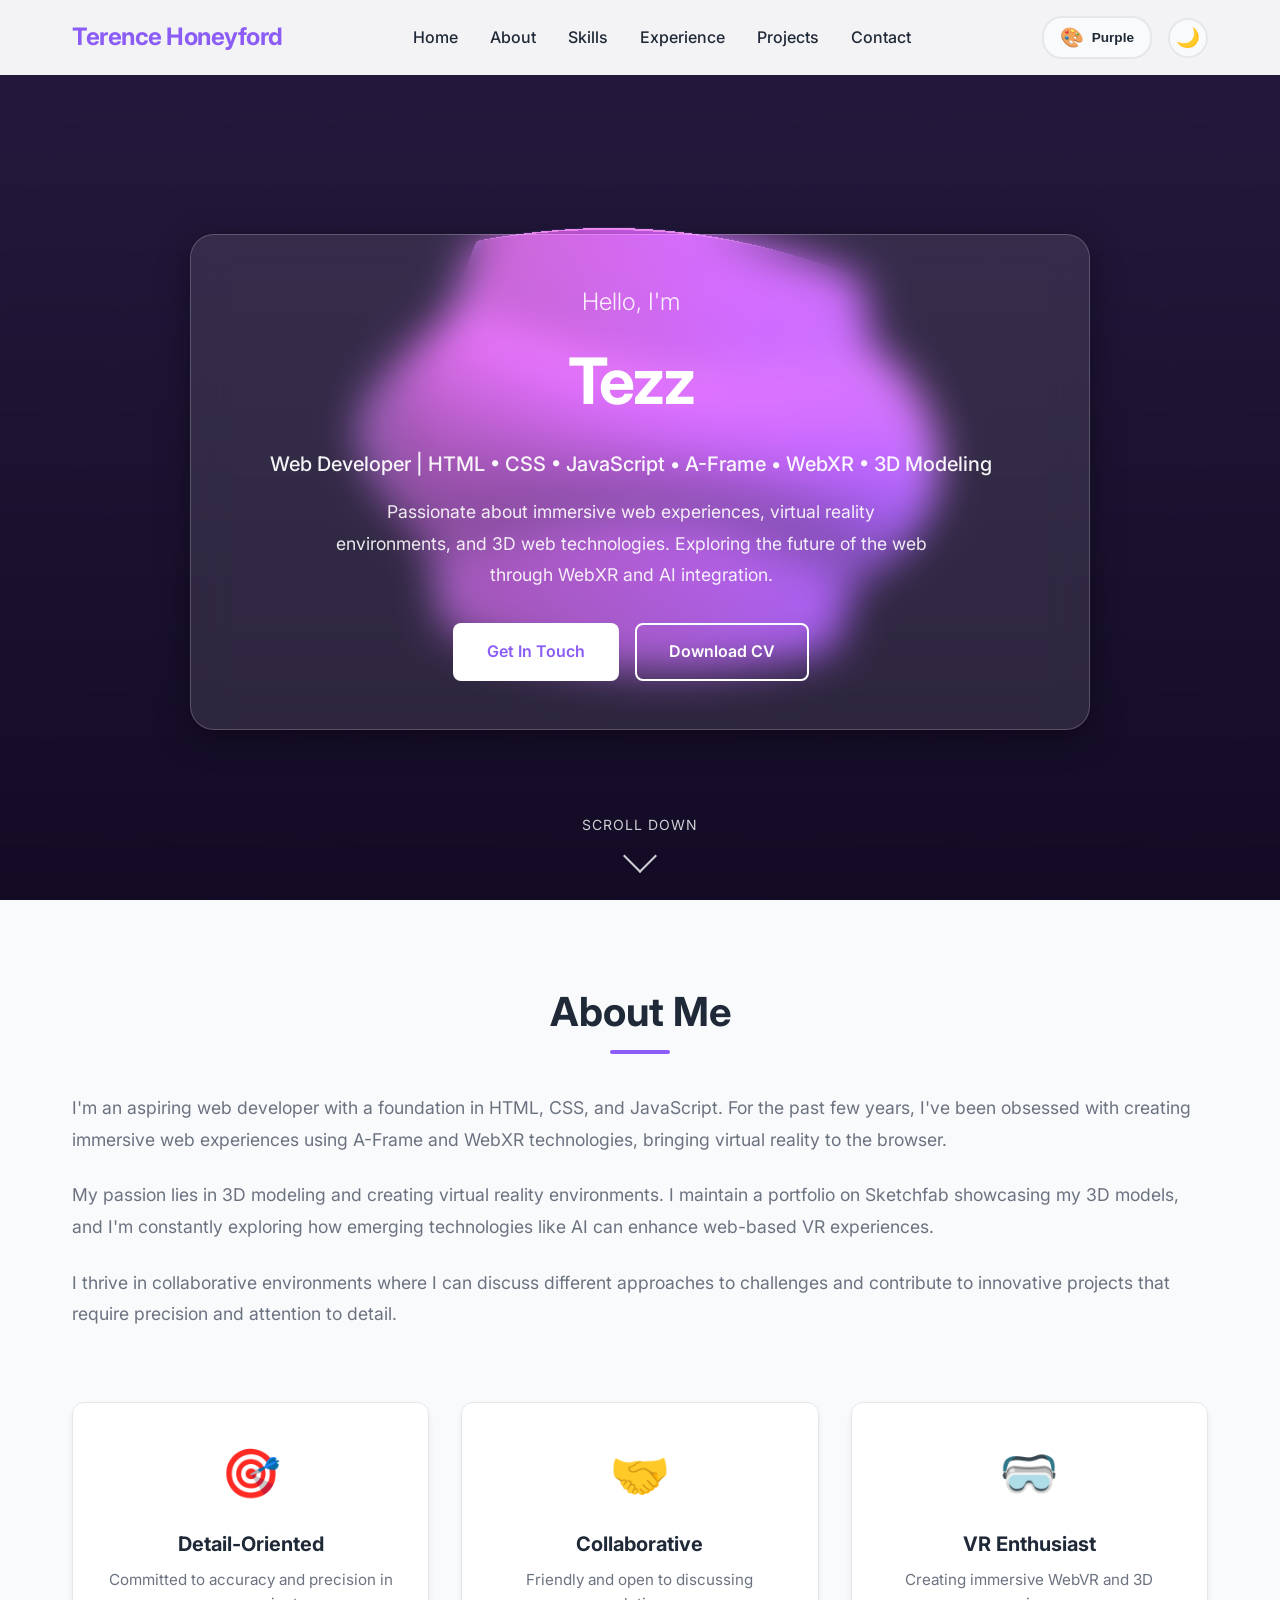
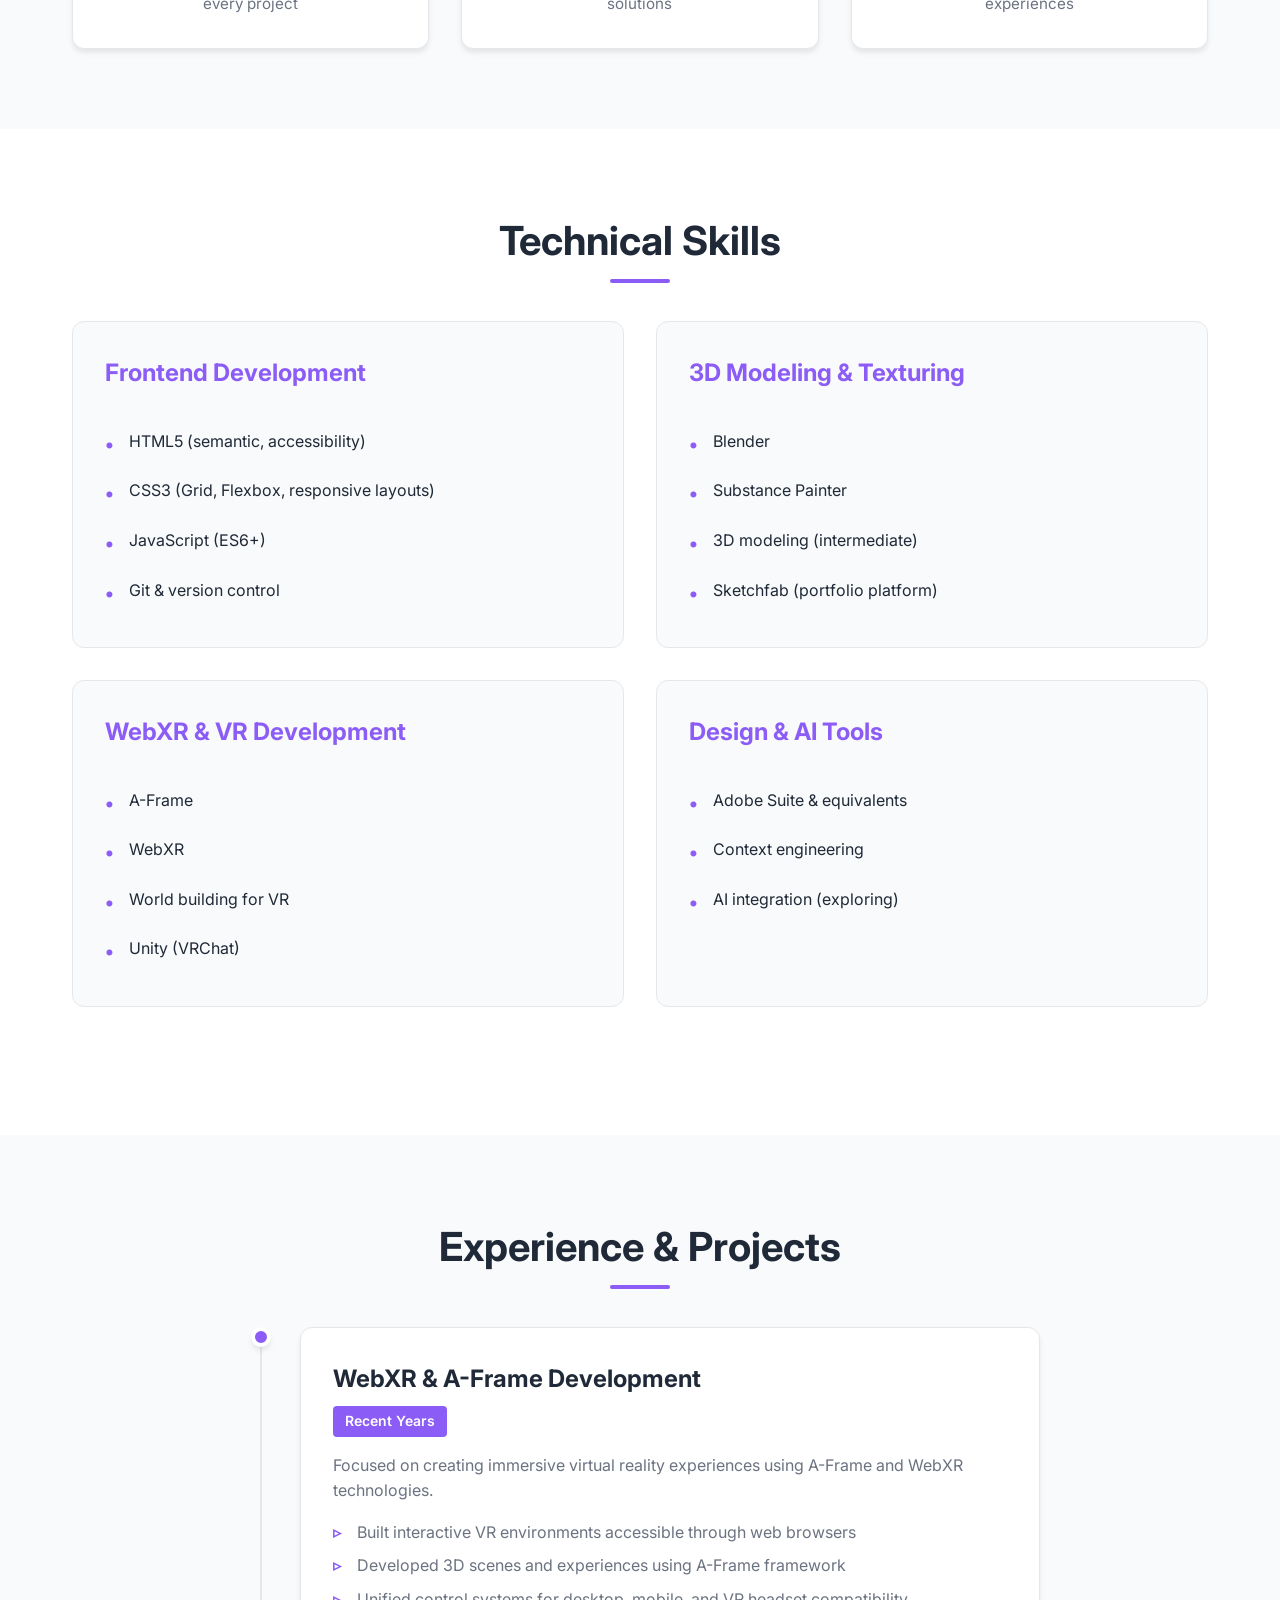
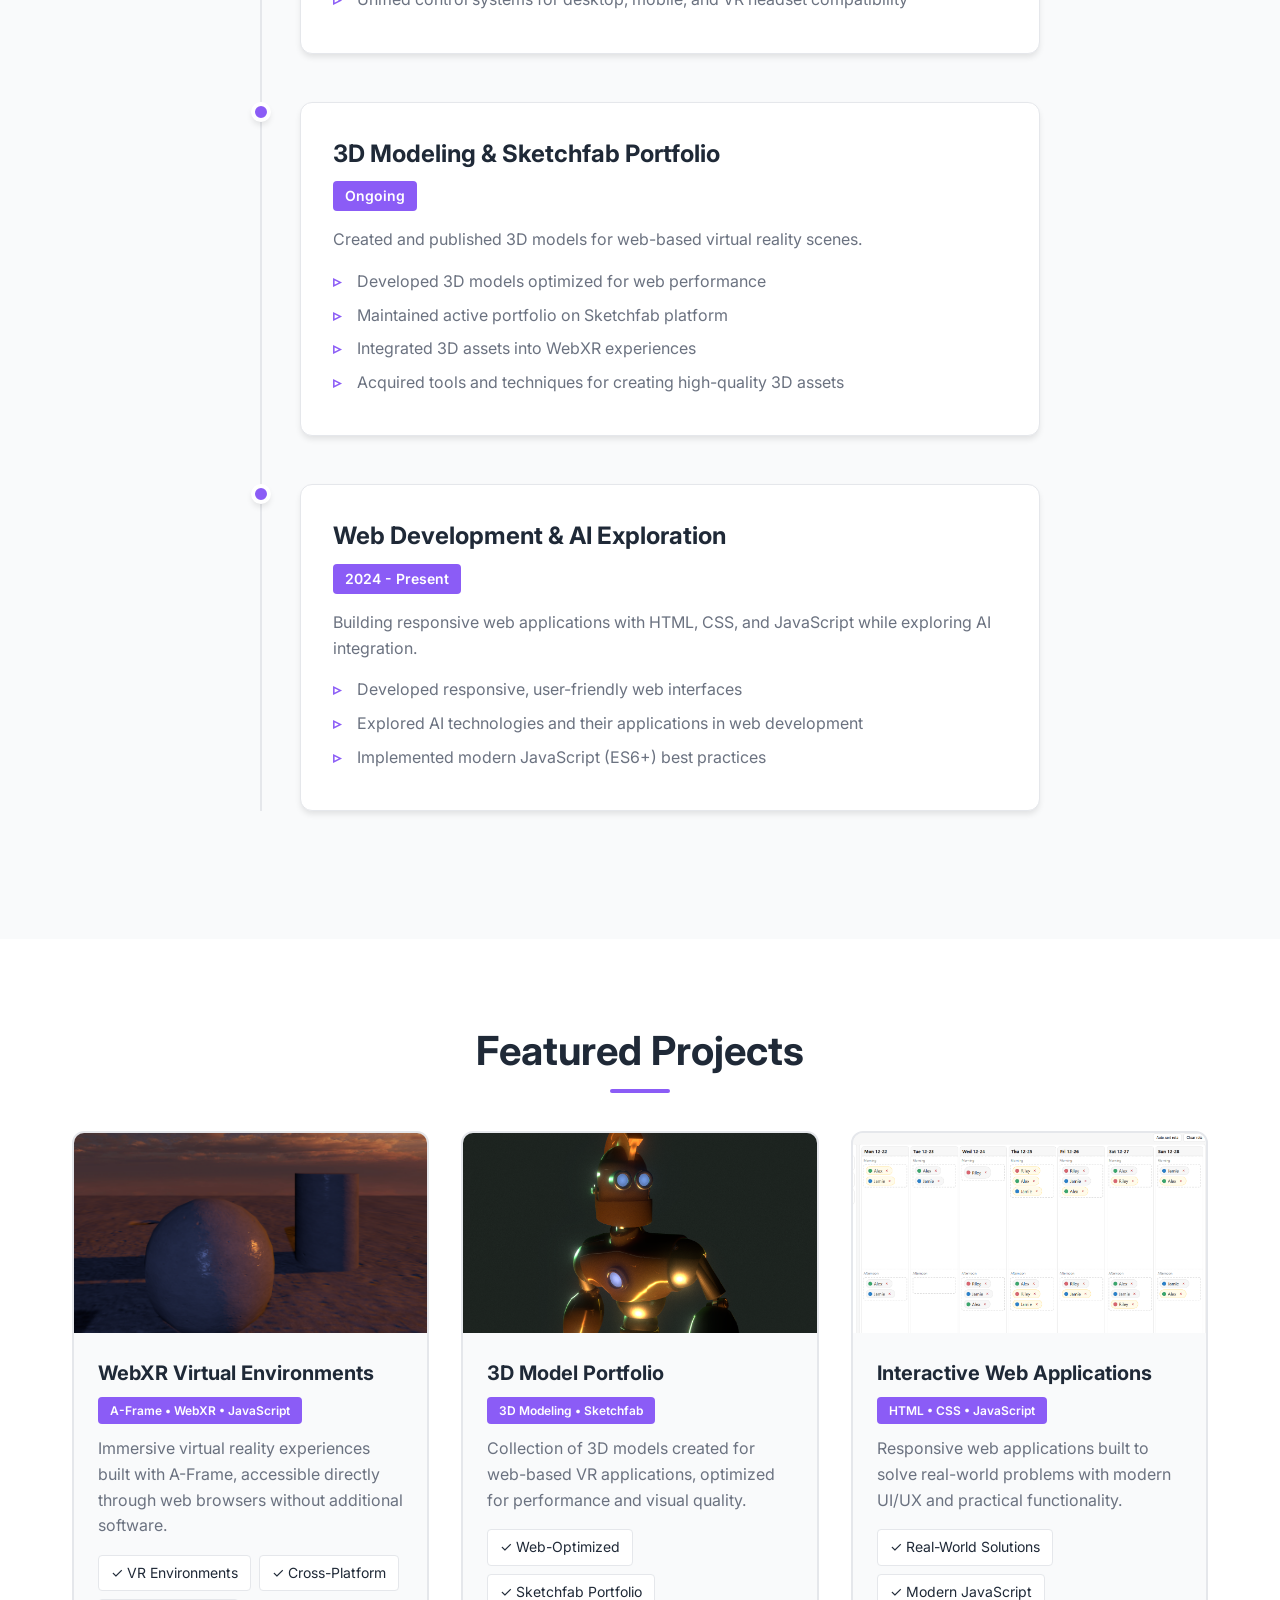
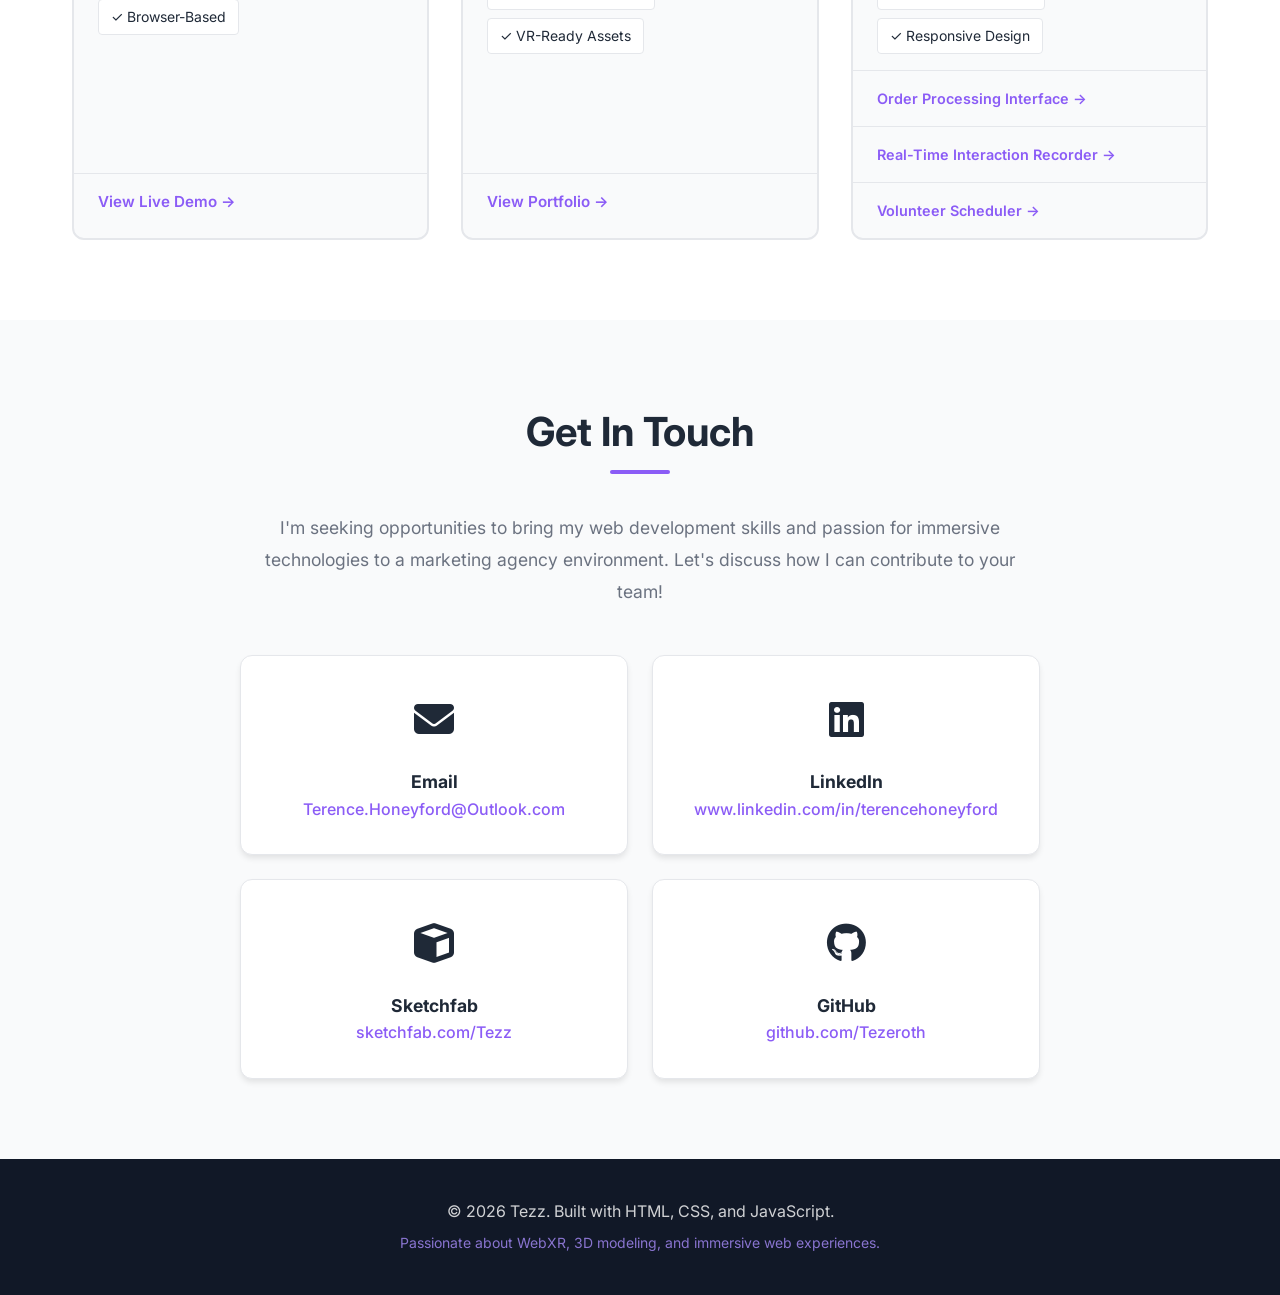
==== index.html @ 03434148 "Update project link to new demo site https://tezeroth.github.io/1k-PBR-Lighting-test/  NOT  http" ====
<!DOCTYPE html>
<html lang="en">
<head>
    <meta charset="UTF-8">
    <meta name="viewport" content="width=device-width, initial-scale=1.0">
    <meta name="description" content="Web Developer CV - HTML, CSS, JavaScript, A-Frame, WebXR, 3D Modeling">
    <title>Tezz - Web Developer CV</title>
    <link rel="stylesheet" href="styles.css">
    <link rel="preconnect" href="https://fonts.googleapis.com">
    <link rel="preconnect" href="https://fonts.gstatic.com" crossorigin>
    <link href="https://fonts.googleapis.com/css2?family=Inter:wght@300;400;600;700&display=swap" rel="stylesheet">
    <link rel="stylesheet" href="https://cdnjs.cloudflare.com/ajax/libs/font-awesome/6.5.1/css/all.min.css">
</head>
<body>
    <!-- ===== NAVIGATION BAR ===== -->
    <nav id="navbar">
        <div class="nav-container">
            <div class="logo">Terence Honeyford</div>
            <ul class="nav-menu">
                <li><a href="#home" class="nav-link">Home</a></li>
                <li><a href="#about" class="nav-link">About</a></li>
                <li><a href="#skills" class="nav-link">Skills</a></li>
                <li><a href="#experience" class="nav-link">Experience</a></li>
                <li><a href="#projects" class="nav-link">Projects</a></li>
                <li><a href="#contact" class="nav-link">Contact</a></li>
            </ul>
            <div class="nav-controls">
                <button class="theme-toggle" aria-label="Change color theme">
                    <span class="theme-icon">🎨</span>
                    <span class="theme-name">Purple</span>
                </button>
                <button class="dark-mode-toggle" aria-label="Toggle dark mode">
                    <span class="sun-icon">☀️</span>
                    <span class="moon-icon">🌙</span>
                </button>
                <button class="mobile-menu-toggle" aria-label="Toggle menu">
                    <span></span>
                    <span></span>
                    <span></span>
                </button>
            </div>
        </div>
    </nav>

    <!-- ===== HERO SECTION ===== -->
    <section id="home" class="hero">
        <!-- WebGL Shader Background (Raymarched 3D animation) -->
        <canvas id="shaderCanvas" class="shader-background"></canvas>

        <!-- Frosted Glass Content Card -->
        <div class="hero-glass-card">
            <div class="hero-content">
                <h1 class="hero-title">
                    <span class="greeting">Hello, I'm</span>
                    <span class="name">Tezz</span>
                </h1>
                <p class="hero-subtitle">Web Developer | HTML • CSS • JavaScript • A-Frame • WebXR • 3D Modeling</p>
                <p class="hero-description">
                    Passionate about immersive web experiences, virtual reality environments, and 3D web technologies.
                    Exploring the future of the web through WebXR and AI integration.
                </p>
                <div class="hero-buttons">
                    <a href="#contact" class="btn btn-primary">Get In Touch</a>
                    <a href="TEZZCV.pdf" class="btn btn-secondary" download>Download CV</a>
                </div>
            </div>
        </div>

        <div class="scroll-indicator">
            <span>Scroll Down</span>
            <div class="arrow-down"></div>
        </div>
    </section>

    <!-- ===== ABOUT SECTION ===== -->
    <section id="about" class="about">
        <div class="container">
            <h2 class="section-title">About Me</h2>
            <div class="about-content">
                <div class="about-text">
                    <p>
                        I'm an aspiring web developer with a foundation in HTML, CSS, and JavaScript.
                        For the past few years, I've been obsessed with creating immersive web experiences using
                        A-Frame and WebXR technologies, bringing virtual reality to the browser.
                    </p>
                    <p>
                        My passion lies in 3D modeling and creating virtual reality environments. I maintain a
                        portfolio on Sketchfab showcasing my 3D models, and I'm constantly exploring how emerging
                        technologies like AI can enhance web-based VR experiences.
                    </p>
                    <p>
                        I thrive in collaborative environments where I can discuss different approaches to challenges
                        and contribute to innovative projects that require precision and attention to detail.
                    </p>
                </div>
                <div class="about-highlights">
                    <div class="highlight-card">
                        <div class="highlight-icon">🎯</div>
                        <h3>Detail-Oriented</h3>
                        <p>Committed to accuracy and precision in every project</p>
                    </div>
                    <div class="highlight-card">
                        <div class="highlight-icon">🤝</div>
                        <h3>Collaborative</h3>
                        <p>Friendly and open to discussing solutions</p>
                    </div>
                    <div class="highlight-card">
                        <div class="highlight-icon">🥽</div>
                        <h3>VR Enthusiast</h3>
                        <p>Creating immersive WebVR and 3D experiences</p>
                    </div>
                </div>
            </div>
        </div>
    </section>

    <!-- ===== TECHNICAL SKILLS SECTION ===== -->
    <section id="skills" class="skills">
        <div class="container">
            <h2 class="section-title">Technical Skills</h2>
            <div class="skills-grid">
                <div class="skill-category">
                    <h3>Frontend Development</h3>
                    <ul class="skill-list">
                        <li>HTML5 (semantic, accessibility)</li>
                        <li>CSS3 (Grid, Flexbox, responsive layouts)</li>
                        <li>JavaScript (ES6+)</li>
                        <li>Git & version control</li>
                    </ul>
                </div>

                <div class="skill-category">
                    <h3>3D Modeling & Texturing</h3>
                    <ul class="skill-list">
                        <li>Blender</li>
                        <li>Substance Painter</li>
                        <li>3D modeling (intermediate)</li>
                        <li>Sketchfab (portfolio platform)</li>
                    </ul>
                </div>

                <div class="skill-category">
                    <h3>WebXR & VR Development</h3>
                    <ul class="skill-list">
                        <li>A-Frame</li>
                        <li>WebXR</li>
                        <li>World building for VR</li>
                        <li>Unity (VRChat)</li>
                    </ul>
                </div>

                <div class="skill-category">
                    <h3>Design & AI Tools</h3>
                    <ul class="skill-list">
                        <li>Adobe Suite & equivalents</li>
                        <li>Context engineering</li>
                        <li>AI integration (exploring)</li>
                    </ul>
                </div>
            </div>
        </div>
    </section>

    <!-- ===== EXPERIENCE SECTION ===== -->
    <section id="experience" class="experience">
        <div class="container">
            <h2 class="section-title">Experience & Projects</h2>
            <div class="timeline">
                <div class="timeline-item">
                    <div class="timeline-marker"></div>
                    <div class="timeline-content">
                        <h3>WebXR & A-Frame Development</h3>
                        <span class="timeline-date">Recent Years</span>
                        <p>Focused on creating immersive virtual reality experiences using A-Frame and WebXR technologies.</p>
                        <ul>
                            <li>Built interactive VR environments accessible through web browsers</li>
                            <li>Developed 3D scenes and experiences using A-Frame framework</li>
                            <li>Unified control systems for desktop, mobile, and VR headset compatibility</li>
                        </ul>
                    </div>
                </div>

                <div class="timeline-item">
                    <div class="timeline-marker"></div>
                    <div class="timeline-content">
                        <h3>3D Modeling & Sketchfab Portfolio</h3>
                        <span class="timeline-date">Ongoing</span>
                        <p>Created and published 3D models for web-based virtual reality scenes.</p>
                        <ul>
                            <li>Developed 3D models optimized for web performance</li>
                            <li>Maintained active portfolio on Sketchfab platform</li>
                            <li>Integrated 3D assets into WebXR experiences</li>
                            <li>Acquired tools and techniques for creating high-quality 3D assets</li>
                        </ul>
                    </div>
                </div>

                <div class="timeline-item">
                    <div class="timeline-marker"></div>
                    <div class="timeline-content">
                        <h3>Web Development & AI Exploration</h3>
                        <span class="timeline-date">2024 - Present</span>
                        <p>Building responsive web applications with HTML, CSS, and JavaScript while exploring AI integration.</p>
                        <ul>
                            <li>Developed responsive, user-friendly web interfaces</li>
                            <li>Explored AI technologies and their applications in web development</li>
                            <li>Implemented modern JavaScript (ES6+) best practices</li>
                        </ul>
                    </div>
                </div>
            </div>
        </div>
    </section>

    <!-- ===== PROJECTS SHOWCASE ===== -->
    <section id="projects" class="projects">
        <div class="container">
            <h2 class="section-title">Featured Projects</h2>
            <div class="projects-grid">
                <div class="project-card">
                    <div class="project-image">
                        <img src="pbrlighting.png" alt="WebXR Virtual Environment with PBR Lighting">
                    </div>
                    <div class="project-header">
                        <h3>WebXR Virtual Environments</h3>
                        <span class="project-tag">A-Frame • WebXR • JavaScript</span>
                    </div>
                    <p>Immersive virtual reality experiences built with A-Frame, accessible directly through web browsers without additional software.</p>
                    <div class="project-features">
                        <span>✓ VR Environments</span>
                        <span>✓ Cross-Platform</span>
                        <span>✓ Browser-Based</span>
                    </div>
                    <a href="https://tezeroth.github.io/1k-PBR-Lighting-test/" target="_blank" rel="noopener noreferrer" class="project-link">View Live Demo →</a>
                </div>

                <div class="project-card">
                    <div class="project-image">
                        <img src="3drobot.png" alt="3D Robot Model">
                    </div>
                    <div class="project-header">
                        <h3>3D Model Portfolio</h3>
                        <span class="project-tag">3D Modeling • Sketchfab</span>
                    </div>
                    <p>Collection of 3D models created for web-based VR applications, optimized for performance and visual quality.</p>
                    <div class="project-features">
                        <span>✓ Web-Optimized</span>
                        <span>✓ Sketchfab Portfolio</span>
                        <span>✓ VR-Ready Assets</span>
                    </div>
                    <a href="https://sketchfab.com/Tezz" target="_blank" rel="noopener noreferrer" class="project-link">View Portfolio →</a>
                </div>

                <div class="project-card">
                    <div class="project-image">
                        <img src="rotatoolscreenshot.png" alt="Interactive Web Application Screenshot">
                    </div>
                    <div class="project-header">
                        <h3>Interactive Web Applications</h3>
                        <span class="project-tag">HTML • CSS • JavaScript</span>
                    </div>
                    <p>Responsive web applications built to solve real-world problems with modern UI/UX and practical functionality.</p>
                    <div class="project-features">
                        <span>✓ Real-World Solutions</span>
                        <span>✓ Modern JavaScript</span>
                        <span>✓ Responsive Design</span>
                    </div>
                    <div class="project-links">
                        <a href="websim/order_processing_interface/index.html" target="_blank" class="project-link-small">Order Processing Interface →</a>
                        <a href="websim/real_time_interaction_recorder/index.html" target="_blank" class="project-link-small">Real-Time Interaction Recorder →</a>
                        <a href="websim/volunteer_scheduler/index.html" target="_blank" class="project-link-small">Volunteer Scheduler →</a>
                    </div>
                </div>
            </div>
        </div>
    </section>

    <!-- ===== CONTACT SECTION ===== -->
    <section id="contact" class="contact">
        <div class="container">
            <h2 class="section-title">Get In Touch</h2>
            <div class="contact-content">
                <p class="contact-intro">
                    I'm seeking opportunities to bring my web development skills and passion for immersive technologies
                    to a marketing agency environment. Let's discuss how I can contribute to your team!
                </p>
                <div class="contact-info">
                    <div class="contact-item">
                        <div class="contact-icon"><i class="fas fa-envelope"></i></div>
                        <div>
                            <h4>Email</h4>
                            <a href="mailto:Terence.Honeyford@Outlook.com">Terence.Honeyford@Outlook.com</a>
                        </div>
                    </div>
                    <div class="contact-item">
                        <div class="contact-icon"><i class="fab fa-linkedin"></i></div>
                        <div>
                            <h4>LinkedIn</h4>
                            <a href="https://www.linkedin.com/in/terencehoneyford" target="_blank">www.linkedin.com/in/terencehoneyford</a>
                        </div>
                    </div>
                    <div class="contact-item">
                        <div class="contact-icon"><i class="fas fa-cube"></i></div>
                        <div>
                            <h4>Sketchfab</h4>
                            <a href="https://sketchfab.com/Tezz" target="_blank">sketchfab.com/Tezz</a>
                        </div>
                    </div>
                    <div class="contact-item">
                        <div class="contact-icon"><i class="fab fa-github"></i></div>
                        <div>
                            <h4>GitHub</h4>
                            <a href="https://github.com/Tezeroth" target="_blank">github.com/Tezeroth</a>
                        </div>
                    </div>
                </div>
            </div>
        </div>
    </section>

    <!-- ===== FOOTER ===== -->
    <footer class="footer">
        <div class="container">
            <p>&copy; 2024 Tezz. Built with HTML, CSS, and JavaScript.</p>
            <p class="footer-note">Passionate about WebXR, 3D modeling, and immersive web experiences.</p>
        </div>
    </footer>

    <script src="script.js"></script>
</body>
</html>
---- styles.css ----
/* ===================================================================
   CSS VARIABLES & THEME SYSTEM
   Defines color schemes, spacing, shadows, and transitions
   ================================================================ */
:root {
    /* Theme colors - Purple (default) */
    --theme-primary: #8b5cf6;
    --theme-secondary: #a78bfa;
    --theme-gradient-start: #8b5cf6;
    --theme-gradient-end: #3b82f6;

    /* Map to existing color system */
    --primary-color: var(--theme-primary);
    --secondary-color: var(--theme-secondary);
    --accent-color: var(--theme-secondary);

    --text-primary: #1f2937;
    --text-secondary: #6b7280;
    --bg-primary: #ffffff;
    --bg-secondary: #f9fafb;
    --bg-dark: #111827;
    --border-color: #e5e7eb;
    --success-color: #10b981;
    --shadow-sm: 0 1px 2px 0 rgba(0, 0, 0, 0.05);
    --shadow-md: 0 4px 6px -1px rgba(0, 0, 0, 0.1);
    --shadow-lg: 0 10px 15px -3px rgba(0, 0, 0, 0.1);
    --shadow-xl: 0 20px 25px -5px rgba(0, 0, 0, 0.1);
    --transition: all 0.3s ease;
}

/* ===================================================================
   COLOR THEMES
   Four available themes: Purple, Orange, Teal, Blue
   ================================================================ */

/* Orange Theme */
body.theme-orange {
    --theme-primary: #f97316;
    --theme-secondary: #fb923c;
    --theme-gradient-start: #f97316;
    --theme-gradient-end: #ec4899;
    --primary-color: #f97316;
    --secondary-color: #fb923c;
    --accent-color: #fb923c;
}

/* Teal Theme */
body.theme-teal {
    --theme-primary: #14b8a6;
    --theme-secondary: #5eead4;
    --theme-gradient-start: #14b8a6;
    --theme-gradient-end: #3b82f6;
    --primary-color: #14b8a6;
    --secondary-color: #5eead4;
    --accent-color: #5eead4;
}

/* Blue Theme */
body.theme-blue {
    --theme-primary: #3b82f6;
    --theme-secondary: #60a5fa;
    --theme-gradient-start: #3b82f6;
    --theme-gradient-end: #6366f1;
    --primary-color: #3b82f6;
    --secondary-color: #60a5fa;
    --accent-color: #60a5fa;
}

/* ===================================================================
   DARK MODE
   Overrides light mode colors with dark variants
   ================================================================ */
body.dark-mode {
    /* Lighter theme colors for dark mode contrast */
    --theme-primary: #a78bfa;
    --theme-secondary: #c4b5fd;

    /* Map to existing system */
    --primary-color: var(--theme-primary);
    --secondary-color: var(--theme-secondary);
    --accent-color: var(--theme-secondary);

    --text-primary: #ffffff;
    --text-secondary: #d1d5db;
    --bg-primary: #111827;
    --bg-secondary: #1f2937;
    --bg-dark: #0f172a;
    --border-color: #374151;
    --shadow-sm: 0 1px 2px 0 rgba(0, 0, 0, 0.3);
    --shadow-md: 0 4px 6px -1px rgba(0, 0, 0, 0.4);
    --shadow-lg: 0 10px 15px -3px rgba(0, 0, 0, 0.5);
    --shadow-xl: 0 20px 25px -5px rgba(0, 0, 0, 0.6);
}

/* Dark mode theme adjustments */
body.dark-mode.theme-orange {
    --theme-primary: #fb923c;
    --theme-secondary: #fdba74;
}

body.dark-mode.theme-teal {
    --theme-primary: #5eead4;
    --theme-secondary: #99f6e4;
}

body.dark-mode.theme-blue {
    --theme-primary: #60a5fa;
    --theme-secondary: #93c5fd;
}

/* Dark Mode - Specific Element Overrides */
body.dark-mode .section-title {
    color: #ffffff;
}

body.dark-mode .section-title::after {
    background: var(--theme-primary);
}

body.dark-mode .highlight-card h3,
body.dark-mode .timeline-content h3,
body.dark-mode .project-header h3,
body.dark-mode .contact-item h4 {
    color: #ffffff;
}

body.dark-mode .skill-name {
    color: #ffffff;
}

body.dark-mode .logo {
    color: #60a5fa;
}

body.dark-mode .nav-link {
    color: #f3f4f6;
}

body.dark-mode .nav-link:hover {
    color: #60a5fa;
}

/* ===================================================================
   RESET & BASE STYLES
   Global resets and foundational styles
   ================================================================ */
* {
    margin: 0;
    padding: 0;
    box-sizing: border-box;
}

html {
    scroll-behavior: smooth;
    font-size: 16px;
}

body {
    font-family: 'Inter', -apple-system, BlinkMacSystemFont, 'Segoe UI', Roboto, sans-serif;
    line-height: 1.6;
    color: var(--text-primary);
    background-color: var(--bg-primary);
    overflow-x: hidden;
}

.container {
    max-width: 1200px;
    margin: 0 auto;
    padding: 0 2rem;
}

/* ===================================================================
   NAVIGATION BAR
   Fixed header with theme controls and mobile menu
   ================================================================ */
#navbar {
    position: fixed;
    top: 0;
    left: 0;
    right: 0;
    background: rgba(255, 255, 255, 0.95);
    backdrop-filter: blur(10px);
    box-shadow: var(--shadow-sm);
    z-index: 1000;
    transition: var(--transition);
}

body.dark-mode #navbar {
    background: rgba(17, 24, 39, 0.95);
    border-bottom: 1px solid var(--border-color);
}

#navbar.scrolled {
    box-shadow: var(--shadow-md);
}

.nav-container {
    max-width: 1200px;
    margin: 0 auto;
    padding: 1rem 2rem;
    display: flex;
    justify-content: space-between;
    align-items: center;
}

.logo {
    font-size: 1.5rem;
    font-weight: 700;
    color: var(--primary-color);
    letter-spacing: -0.5px;
}

.nav-menu {
    display: flex;
    list-style: none;
    gap: 2rem;
}

.nav-link {
    text-decoration: none;
    color: var(--text-primary);
    font-weight: 500;
    transition: var(--transition);
    position: relative;
}

.nav-link::after {
    content: '';
    position: absolute;
    bottom: -5px;
    left: 0;
    width: 0;
    height: 2px;
    background: var(--primary-color);
    transition: var(--transition);
}

.nav-link:hover {
    color: var(--primary-color);
}

.nav-link:hover::after {
    width: 100%;
}

.mobile-menu-toggle {
    display: none;
    flex-direction: column;
    gap: 4px;
    background: none;
    border: none;
    cursor: pointer;
    padding: 0.5rem;
}

.mobile-menu-toggle span {
    width: 25px;
    height: 3px;
    background: var(--text-primary);
    transition: var(--transition);
    border-radius: 2px;
}

/* ===== Dark Mode Toggle ===== */
.nav-controls {
    display: flex;
    align-items: center;
    gap: 1rem;
}

/* Theme Toggle Button */
.theme-toggle {
    background: var(--bg-secondary);
    border: 2px solid var(--border-color);
    border-radius: 20px;
    padding: 0.5rem 1rem;
    display: flex;
    align-items: center;
    gap: 0.5rem;
    cursor: pointer;
    transition: var(--transition);
    font-size: 0.9rem;
    font-weight: 600;
    color: var(--text-primary);
}

.theme-toggle:hover {
    transform: translateY(-2px);
    border-color: var(--theme-primary);
    box-shadow: 0 4px 12px rgba(0, 0, 0, 0.1);
}

.theme-toggle .theme-icon {
    font-size: 1.2rem;
}

.theme-toggle .theme-name {
    font-size: 0.85rem;
    text-transform: capitalize;
}

/* Dark Mode Toggle Button */
.dark-mode-toggle {
    background: var(--bg-secondary);
    border: 2px solid var(--border-color);
    border-radius: 50%;
    width: 40px;
    height: 40px;
    display: flex;
    align-items: center;
    justify-content: center;
    cursor: pointer;
    transition: var(--transition);
    font-size: 1.2rem;
    position: relative;
}

.dark-mode-toggle:hover {
    transform: scale(1.1);
    border-color: var(--theme-primary);
}

.dark-mode-toggle .sun-icon,
.dark-mode-toggle .moon-icon {
    position: absolute;
    transition: var(--transition);
}

/* Show MOON in light mode (click to go to dark) */
.dark-mode-toggle .moon-icon {
    opacity: 1;
    transform: rotate(0deg);
}

.dark-mode-toggle .sun-icon {
    opacity: 0;
    transform: rotate(180deg);
}

/* Show SUN in dark mode (click to go to light) */
body.dark-mode .dark-mode-toggle .moon-icon {
    opacity: 0;
    transform: rotate(180deg);
}

body.dark-mode .dark-mode-toggle .sun-icon {
    opacity: 1;
    transform: rotate(0deg);
}

/* ===== Hero Section ===== */
/* ===== Hero Section with WebGL Shader Background ===== */
.hero {
    min-height: 100vh;
    display: flex;
    flex-direction: column;
    justify-content: center;
    align-items: center;
    text-align: center;
    padding: 8rem 2rem 4rem;
    color: white;
    position: relative;
    overflow: hidden;
    /* Fallback gradient background for when WebGL is disabled */
    background: linear-gradient(135deg, var(--theme-gradient-start), var(--theme-gradient-end));
}

/* WebGL Shader Canvas Background */
.shader-background {
    position: absolute;
    top: 0;
    left: 0;
    width: 100%;
    height: 100%;
    z-index: 0;
}

/* Frosted Glass Card */
.hero-glass-card {
    position: relative;
    z-index: 2;
    background: rgba(255, 255, 255, 0.1);
    backdrop-filter: blur(20px);
    -webkit-backdrop-filter: blur(20px);
    border-radius: 24px;
    padding: 3rem 2.5rem;
    border: 1px solid rgba(255, 255, 255, 0.2);
    box-shadow: 0 8px 32px 0 rgba(0, 0, 0, 0.37);
    max-width: 900px;
    width: 90%;
    animation: fadeInUp 1s ease-out;
}

/* Fallback for browsers that don't support backdrop-filter (some mobile browsers) */
@supports not (backdrop-filter: blur(20px)) {
    .hero-glass-card {
        background: rgba(255, 255, 255, 0.25);
    }
    body.dark-mode .hero-glass-card {
        background: rgba(17, 24, 39, 0.7);
    }
}

body.dark-mode .hero-glass-card {
    background: rgba(17, 24, 39, 0.4);
    border: 1px solid rgba(255, 255, 255, 0.15);
}

@keyframes fadeInUp {
    from {
        opacity: 0;
        transform: translateY(30px);
    }
    to {
        opacity: 1;
        transform: translateY(0);
    }
}

.hero-content {
    position: relative;
    z-index: 1;
    max-width: 800px;
}

body.dark-mode .name {
    color: #ffffff;
}

body.dark-mode .greeting,
body.dark-mode .hero-subtitle,
body.dark-mode .hero-description {
    color: #f3f4f6;
}

.greeting {
    display: block;
    font-size: 1.5rem;
    font-weight: 300;
    margin-bottom: 0.5rem;
    opacity: 0.9;
}

.name {
    display: block;
    font-size: 4rem;
    font-weight: 700;
    margin-bottom: 1rem;
    letter-spacing: -2px;
}

.hero-subtitle {
    font-size: 1.25rem;
    font-weight: 500;
    margin-bottom: 1rem;
    opacity: 0.95;
}

.hero-description {
    font-size: 1.1rem;
    line-height: 1.8;
    margin-bottom: 2rem;
    opacity: 0.9;
    max-width: 600px;
    margin-left: auto;
    margin-right: auto;
}

.hero-buttons {
    display: flex;
    gap: 1rem;
    justify-content: center;
    flex-wrap: wrap;
}

.btn {
    padding: 0.875rem 2rem;
    border-radius: 8px;
    text-decoration: none;
    font-weight: 600;
    transition: var(--transition);
    display: inline-block;
    cursor: pointer;
    border: 2px solid transparent;
}

.btn-primary {
    background: white;
    color: var(--primary-color);
}

.btn-primary:hover {
    transform: translateY(-2px);
    box-shadow: var(--shadow-lg);
}

body.dark-mode .btn-primary {
    background: #60a5fa;
    color: #111827;
    font-weight: 700;
}

body.dark-mode .btn-primary:hover {
    background: #93c5fd;
}

.btn-secondary {
    background: transparent;
    color: white;
    border-color: white;
}

.btn-secondary:hover {
    background: white;
    color: var(--primary-color);
    transform: translateY(-2px);
}

body.dark-mode .btn-secondary:hover {
    background: #f3f4f6;
    color: #1e40af;
}

.scroll-indicator {
    position: absolute;
    bottom: 2rem;
    left: 50%;
    transform: translateX(-50%);
    display: flex;
    flex-direction: column;
    align-items: center;
    gap: 0.5rem;
    opacity: 0.8;
    animation: bounce 2s infinite;
}

/* Make scroll indicator smaller and less bouncy on short viewports */
@media (max-height: 600px) {
    .scroll-indicator {
        bottom: 1rem;
        transform: translateX(-50%) scale(0.8);
        animation: none;
        opacity: 0.6;
    }

    .scroll-indicator span {
        font-size: 0.75rem;
    }

    .arrow-down {
        width: 18px;
        height: 18px;
    }
}

.scroll-indicator span {
    font-size: 0.875rem;
    text-transform: uppercase;
    letter-spacing: 1px;
}

.arrow-down {
    width: 24px;
    height: 24px;
    border-left: 2px solid white;
    border-bottom: 2px solid white;
    transform: rotate(-45deg);
}

@keyframes bounce {
    0%, 20%, 50%, 80%, 100% {
        transform: translateX(-50%) translateY(0);
    }
    40% {
        transform: translateX(-50%) translateY(-10px);
    }
    60% {
        transform: translateX(-50%) translateY(-5px);
    }
}

/* ===== Section Styles ===== */
section {
    padding: 5rem 0;
}

.section-title {
    font-size: 2.5rem;
    font-weight: 700;
    text-align: center;
    margin-bottom: 3rem;
    color: var(--text-primary);
    position: relative;
}

.section-title::after {
    content: '';
    position: absolute;
    bottom: -10px;
    left: 50%;
    transform: translateX(-50%);
    width: 60px;
    height: 4px;
    background: var(--primary-color);
    border-radius: 2px;
}

/* ===== About Section ===== */
.about {
    background: var(--bg-secondary);
}

.about-content {
    display: grid;
    grid-template-columns: 1fr;
    gap: 3rem;
}

.about-text {
    font-size: 1.1rem;
    line-height: 1.8;
    color: var(--text-secondary);
}

.about-text p {
    margin-bottom: 1.5rem;
}

.about-highlights {
    display: grid;
    grid-template-columns: repeat(auto-fit, minmax(250px, 1fr));
    gap: 2rem;
}

.highlight-card {
    background: var(--bg-primary);
    padding: 2rem;
    border-radius: 12px;
    box-shadow: var(--shadow-md);
    transition: var(--transition);
    text-align: center;
    border: 1px solid var(--border-color);
}

.highlight-card:hover {
    transform: translateY(-5px);
    box-shadow: var(--shadow-xl);
}

.highlight-icon {
    font-size: 3rem;
    margin-bottom: 1rem;
}

.highlight-card h3 {
    font-size: 1.25rem;
    margin-bottom: 0.5rem;
    color: var(--text-primary);
}

.highlight-card p {
    color: var(--text-secondary);
    font-size: 0.95rem;
}

/* ===== Skills Section ===== */
.skills {
    background: var(--bg-primary);
}

.skills-grid {
    display: grid;
    grid-template-columns: repeat(2, 1fr);
    gap: 2rem;
    margin-bottom: 3rem;
}

@media (max-width: 768px) {
    .skills-grid {
        grid-template-columns: 1fr;
    }
}

.skill-category {
    background: var(--bg-secondary);
    padding: 2rem;
    border-radius: 12px;
    border: 1px solid var(--border-color);
    transition: var(--transition);
    min-height: 250px;
    display: flex;
    flex-direction: column;
}

.skill-category:hover {
    transform: translateY(-5px);
    box-shadow: var(--shadow-lg);
}

body.dark-mode .skill-category {
    background: #1f2937;
    border-color: #374151;
}

.skill-category h3 {
    font-size: 1.5rem;
    margin-bottom: 1.5rem;
    color: var(--primary-color);
    font-weight: 700;
}

.skill-list {
    list-style: none;
    padding: 0;
    margin: 0;
}

.skill-list li {
    padding: 0.75rem 0;
    padding-left: 1.5rem;
    position: relative;
    color: var(--text-primary);
    font-size: 1rem;
    line-height: 1.6;
}

.skill-list li::before {
    content: "•";
    position: absolute;
    left: 0;
    color: var(--primary-color);
    font-weight: bold;
    font-size: 1.2rem;
}

body.dark-mode .skill-list li {
    color: #e5e7eb;
}

/* ===== Experience Section ===== */
.experience {
    background: var(--bg-secondary);
}

.timeline {
    max-width: 800px;
    margin: 0 auto;
    position: relative;
}

.timeline::before {
    content: '';
    position: absolute;
    left: 20px;
    top: 0;
    bottom: 0;
    width: 2px;
    background: var(--border-color);
}

.timeline-item {
    position: relative;
    padding-left: 60px;
    margin-bottom: 3rem;
}

.timeline-marker {
    position: absolute;
    left: 11px;
    top: 0;
    width: 20px;
    height: 20px;
    border-radius: 50%;
    background: var(--primary-color);
    border: 4px solid var(--bg-primary);
    box-shadow: var(--shadow-md);
}

.timeline-content {
    background: var(--bg-primary);
    padding: 2rem;
    border-radius: 12px;
    box-shadow: var(--shadow-md);
    transition: var(--transition);
    border: 1px solid var(--border-color);
}

.timeline-content:hover {
    box-shadow: var(--shadow-xl);
    transform: translateX(5px);
}

.timeline-content h3 {
    font-size: 1.5rem;
    color: var(--text-primary);
    margin-bottom: 0.5rem;
}

.timeline-date {
    display: inline-block;
    background: var(--primary-color);
    color: white;
    padding: 0.25rem 0.75rem;
    border-radius: 4px;
    font-size: 0.875rem;
    font-weight: 600;
    margin-bottom: 1rem;
}

.timeline-content p {
    color: var(--text-secondary);
    margin-bottom: 1rem;
    line-height: 1.6;
}

.timeline-content ul {
    list-style: none;
    padding-left: 0;
}

.timeline-content li {
    color: var(--text-secondary);
    padding-left: 1.5rem;
    margin-bottom: 0.5rem;
    position: relative;
}

.timeline-content li::before {
    content: '▹';
    position: absolute;
    left: 0;
    color: var(--primary-color);
    font-weight: bold;
}

/* ===== Projects Section ===== */
.projects {
    background: var(--bg-primary);
}

.projects-grid {
    display: grid;
    grid-template-columns: repeat(auto-fit, minmax(320px, 1fr));
    gap: 2rem;
    align-items: stretch;
}

.project-card {
    background: var(--bg-secondary);
    padding: 0;
    border-radius: 12px;
    border: 2px solid var(--border-color);
    transition: var(--transition);
    display: flex;
    flex-direction: column;
    overflow: hidden;
    height: 100%;
}

.project-card:hover {
    border-color: var(--primary-color);
    transform: translateY(-5px);
    box-shadow: var(--shadow-xl);
}

.project-image {
    width: 100%;
    height: 200px;
    overflow: hidden;
    background: var(--bg-primary);
}

.project-image img {
    width: 100%;
    height: 100%;
    object-fit: cover;
    transition: var(--transition);
}

.project-card:hover .project-image img {
    transform: scale(1.05);
}

.project-header {
    margin-bottom: 0.75rem;
    padding: 1.5rem 1.5rem 0 1.5rem;
}

.project-header h3 {
    font-size: 1.25rem;
    color: var(--text-primary);
    margin-bottom: 0.5rem;
}

.project-tag {
    display: inline-block;
    background: var(--primary-color);
    color: white;
    padding: 0.25rem 0.75rem;
    border-radius: 4px;
    font-size: 0.75rem;
    font-weight: 600;
}

.project-card p {
    color: var(--text-secondary);
    line-height: 1.6;
    margin-bottom: 1rem;
    padding: 0 1.5rem;
}

.project-features {
    display: flex;
    flex-wrap: wrap;
    gap: 0.5rem;
    margin-bottom: auto;
    padding: 0 1.5rem 1rem 1.5rem;
}

.project-features span {
    background: var(--bg-primary);
    color: var(--text-primary);
    padding: 0.375rem 0.75rem;
    border-radius: 4px;
    font-size: 0.875rem;
    border: 1px solid var(--border-color);
}

.project-link {
    display: inline-flex;
    align-items: center;
    gap: 0.5rem;
    color: var(--primary-color);
    text-decoration: none;
    font-weight: 600;
    font-size: 0.95rem;
    padding: 1rem 1.5rem 1.5rem 1.5rem;
    transition: var(--transition);
    border-top: 1px solid var(--border-color);
}

.project-link:hover {
    color: var(--secondary-color);
    gap: 0.75rem;
}

body.dark-mode .project-link {
    color: #60a5fa;
}

body.dark-mode .project-link:hover {
    color: #93c5fd;
}

.project-links {
    display: flex;
    flex-direction: column;
    gap: 0;
    border-top: 1px solid var(--border-color);
}

.project-link-small {
    display: inline-flex;
    align-items: center;
    gap: 0.5rem;
    color: var(--primary-color);
    text-decoration: none;
    font-weight: 600;
    font-size: 0.9rem;
    transition: var(--transition);
    padding: 1rem 1.5rem;
    border-bottom: 1px solid var(--border-color);
}

.project-link-small:last-child {
    border-bottom: none;
}

.project-link-small:hover {
    color: var(--secondary-color);
    gap: 0.75rem;
    background: var(--bg-primary);
}

body.dark-mode .project-link-small {
    color: #60a5fa;
}

body.dark-mode .project-link-small:hover {
    color: #93c5fd;
}

/* ===== Contact Section ===== */
.contact {
    background: var(--bg-secondary);
}

.contact-content {
    max-width: 800px;
    margin: 0 auto;
    text-align: center;
}

.contact-intro {
    font-size: 1.1rem;
    color: var(--text-secondary);
    margin-bottom: 3rem;
    line-height: 1.8;
}

.contact-info {
    display: grid;
    grid-template-columns: repeat(2, 1fr);
    gap: 1.5rem;
    max-width: 900px;
    margin: 0 auto;
}

.contact-item {
    background: var(--bg-primary);
    padding: 2rem;
    border-radius: 12px;
    box-shadow: var(--shadow-md);
    transition: var(--transition);
    display: flex;
    flex-direction: column;
    align-items: center;
    gap: 1rem;
    border: 1px solid var(--border-color);
}

.contact-item:hover {
    transform: translateY(-5px);
    box-shadow: var(--shadow-xl);
}

.contact-icon {
    font-size: 2.5rem;
}

.contact-item h4 {
    font-size: 1.1rem;
    color: var(--text-primary);
    margin: 0;
}

.contact-item a {
    color: var(--primary-color);
    text-decoration: none;
    font-weight: 500;
    transition: var(--transition);
}

.contact-item a:hover {
    color: var(--secondary-color);
    text-decoration: underline;
}

/* ===== Footer ===== */
.footer {
    background: var(--bg-dark);
    color: white;
    text-align: center;
    padding: 2rem;
}

.footer p {
    margin: 0.5rem 0;
    opacity: 0.8;
}

.footer-note {
    font-size: 0.875rem;
    color: var(--accent-color);
}

/* ===== Responsive Design ===== */
@media (max-width: 768px) {
    .nav-menu {
        position: fixed;
        left: -100%;
        top: 70px;
        flex-direction: column;
        background: var(--bg-primary);
        width: 100%;
        text-align: center;
        transition: var(--transition);
        box-shadow: var(--shadow-lg);
        padding: 2rem 0;
    }

    .nav-menu.active {
        left: 0;
    }

    .mobile-menu-toggle {
        display: flex;
    }

    .mobile-menu-toggle.active span:nth-child(1) {
        transform: rotate(45deg) translate(5px, 5px);
    }

    .mobile-menu-toggle.active span:nth-child(2) {
        opacity: 0;
    }

    .mobile-menu-toggle.active span:nth-child(3) {
        transform: rotate(-45deg) translate(7px, -6px);
    }

    /* Hide theme name text on mobile */
    .theme-toggle .theme-name {
        display: none;
    }

    .theme-toggle {
        padding: 0.5rem;
        min-width: 40px;
    }

    .name {
        font-size: 2.5rem;
    }

    .greeting {
        font-size: 1.2rem;
    }

    .hero-subtitle {
        font-size: 1rem;
    }

    .section-title {
        font-size: 2rem;
    }

    .timeline::before {
        left: 10px;
    }

    .timeline-item {
        padding-left: 50px;
    }

    .timeline-marker {
        left: 1px;
    }

    .projects-grid {
        grid-template-columns: 1fr;
    }

    /* Reduce glass card padding on mobile */
    .hero-glass-card {
        padding: 2rem 1.5rem;
        width: 95%;
    }

    /* Improve touch targets on mobile */
    .btn {
        min-height: 44px;
        padding: 1rem 1.5rem;
    }

    /* Better spacing for mobile */
    section {
        padding: 3rem 0;
    }

    /* Ensure hero background gradient is visible on mobile */
    .hero {
        background: linear-gradient(135deg, var(--theme-gradient-start), var(--theme-gradient-end));
        padding: 6rem 1rem 3rem;
    }

    /* Ensure canvas doesn't interfere when hidden */
    .shader-background {
        pointer-events: none;
    }

    /* Contact grid: stack to single column on mobile */
    .contact-info {
        grid-template-columns: 1fr;
    }
}

@media (max-width: 480px) {
    .container {
        padding: 0 1rem;
    }

    .nav-container {
        padding: 1rem;
    }

    .logo {
        font-size: 1.25rem;
    }

    .name {
        font-size: 2rem;
        letter-spacing: -1px;
    }

    .greeting {
        font-size: 1.1rem;
    }

    .hero-subtitle {
        font-size: 0.9rem;
    }

    .hero-description {
        font-size: 1rem;
    }

    .hero-buttons {
        flex-direction: column;
        width: 100%;
        gap: 0.75rem;
    }

    .btn {
        width: 100%;
    }

    .hero-glass-card {
        padding: 1.5rem 1rem;
    }

    .skill-category {
        padding: 1.5rem;
        min-height: auto;
    }

    .project-card {
        padding: 1.5rem;
    }
}

/* ===== Animations ===== */
@keyframes fadeInUp {
    from {
        opacity: 0;
        transform: translateY(30px);
    }
    to {
        opacity: 1;
        transform: translateY(0);
    }
}

.fade-in-up {
    animation: fadeInUp 0.6s ease-out;
}

/* ===== Utility Classes ===== */
.text-center {
    text-align: center;
}

.mt-1 { margin-top: 0.5rem; }
.mt-2 { margin-top: 1rem; }
.mt-3 { margin-top: 1.5rem; }
.mt-4 { margin-top: 2rem; }

.mb-1 { margin-bottom: 0.5rem; }
.mb-2 { margin-bottom: 1rem; }
.mb-3 { margin-bottom: 1.5rem; }
.mb-4 { margin-bottom: 2rem; }
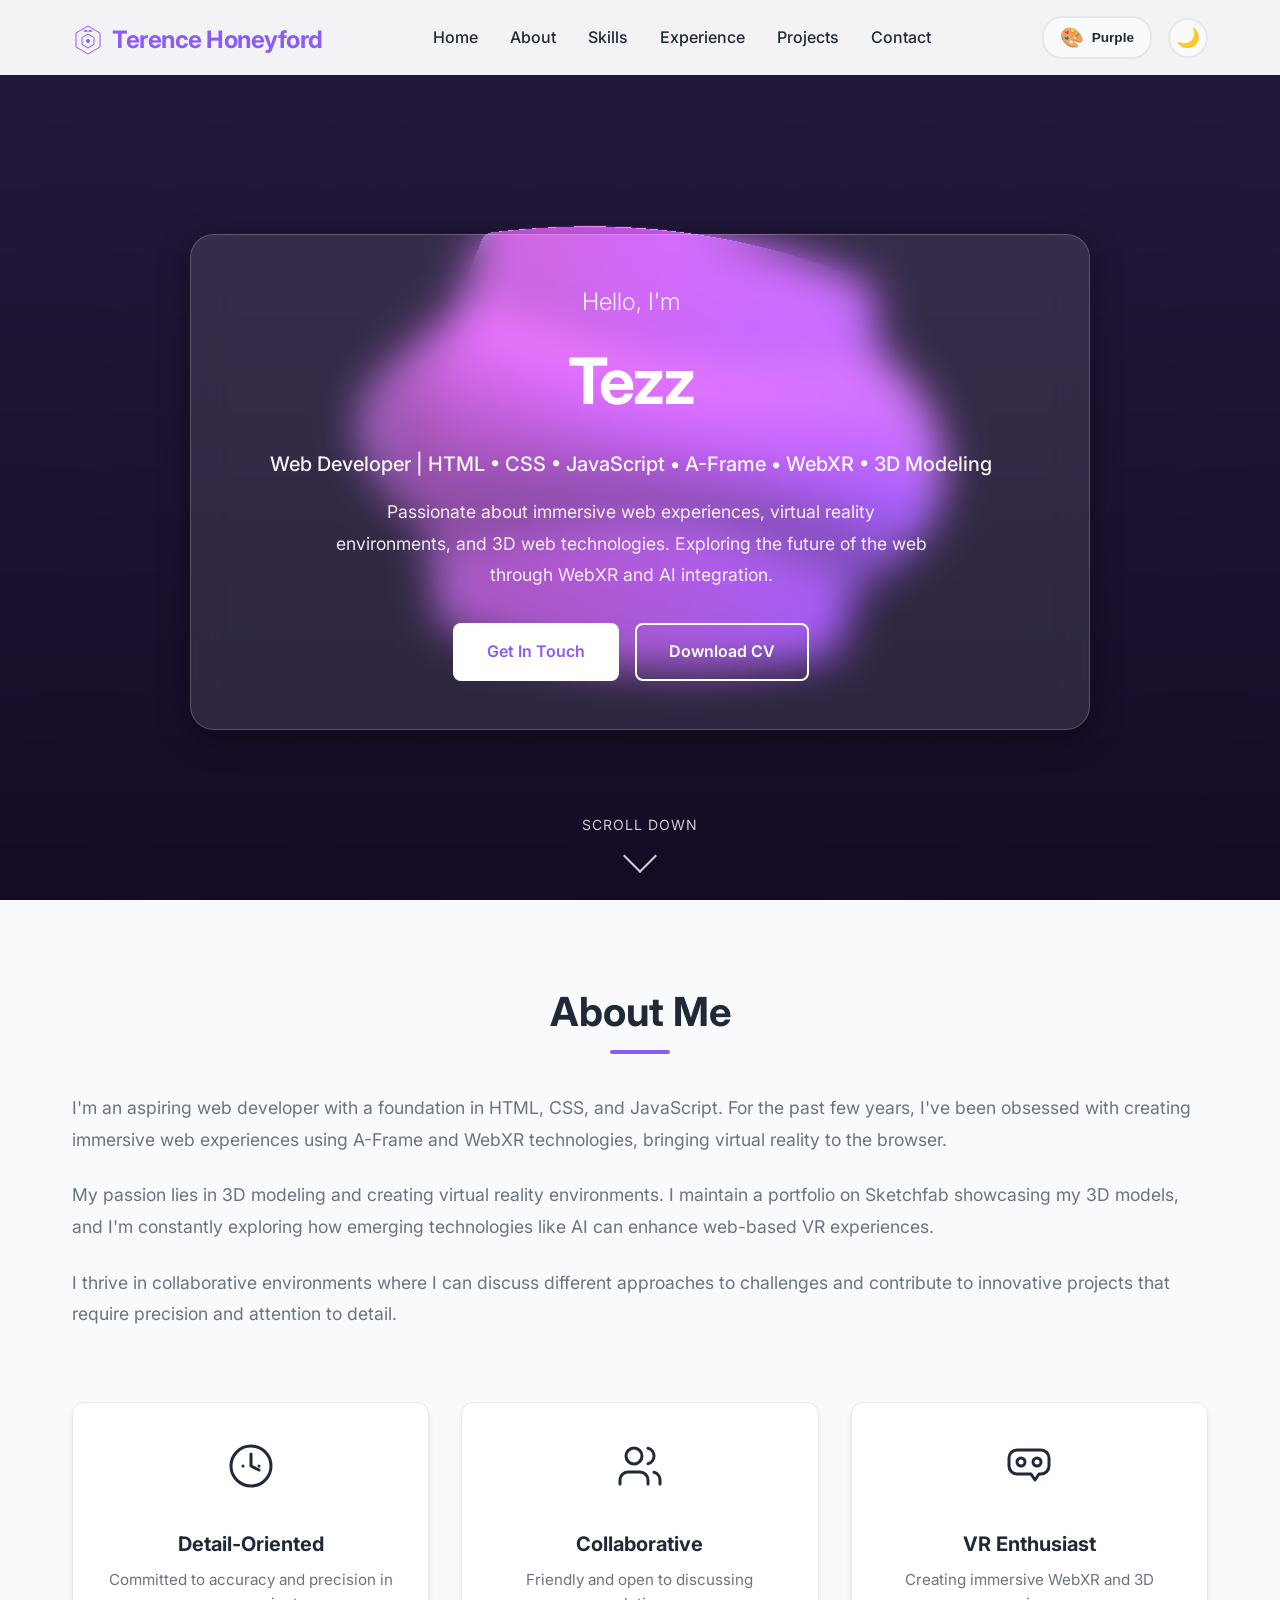
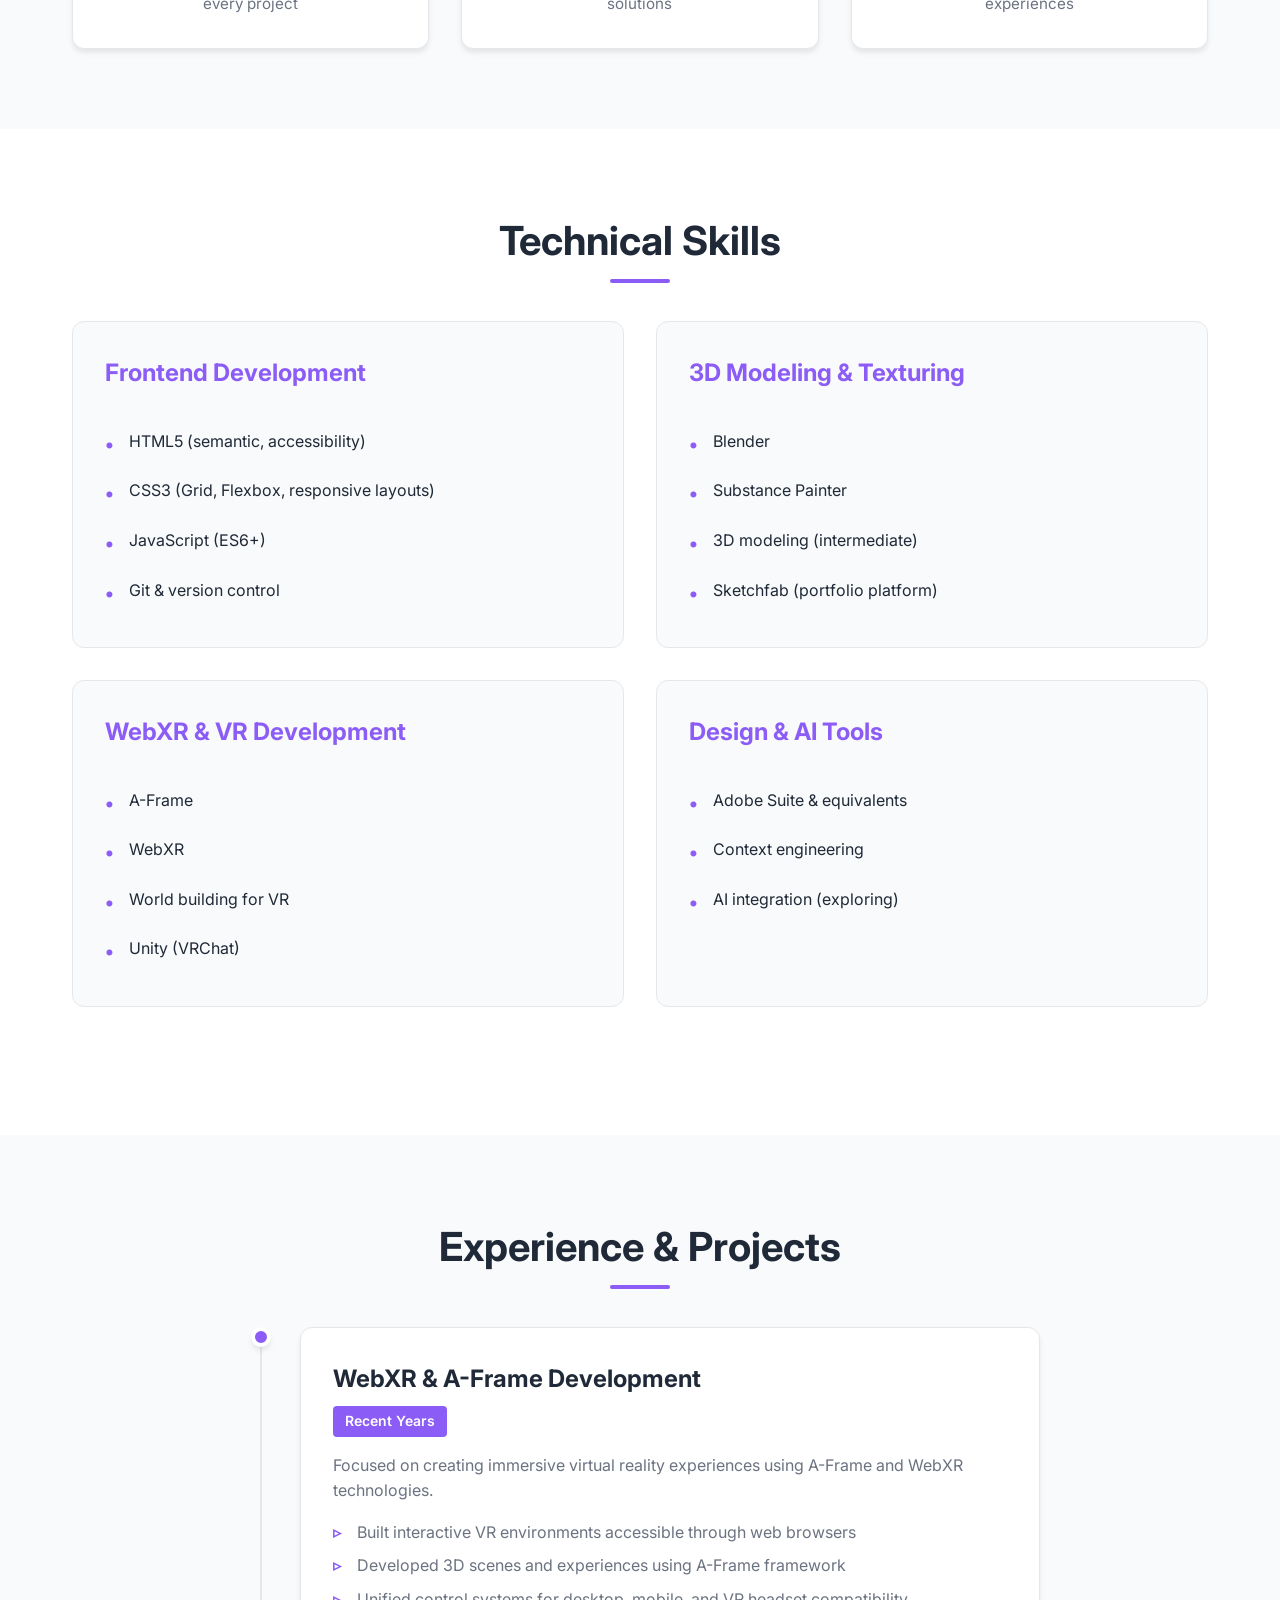
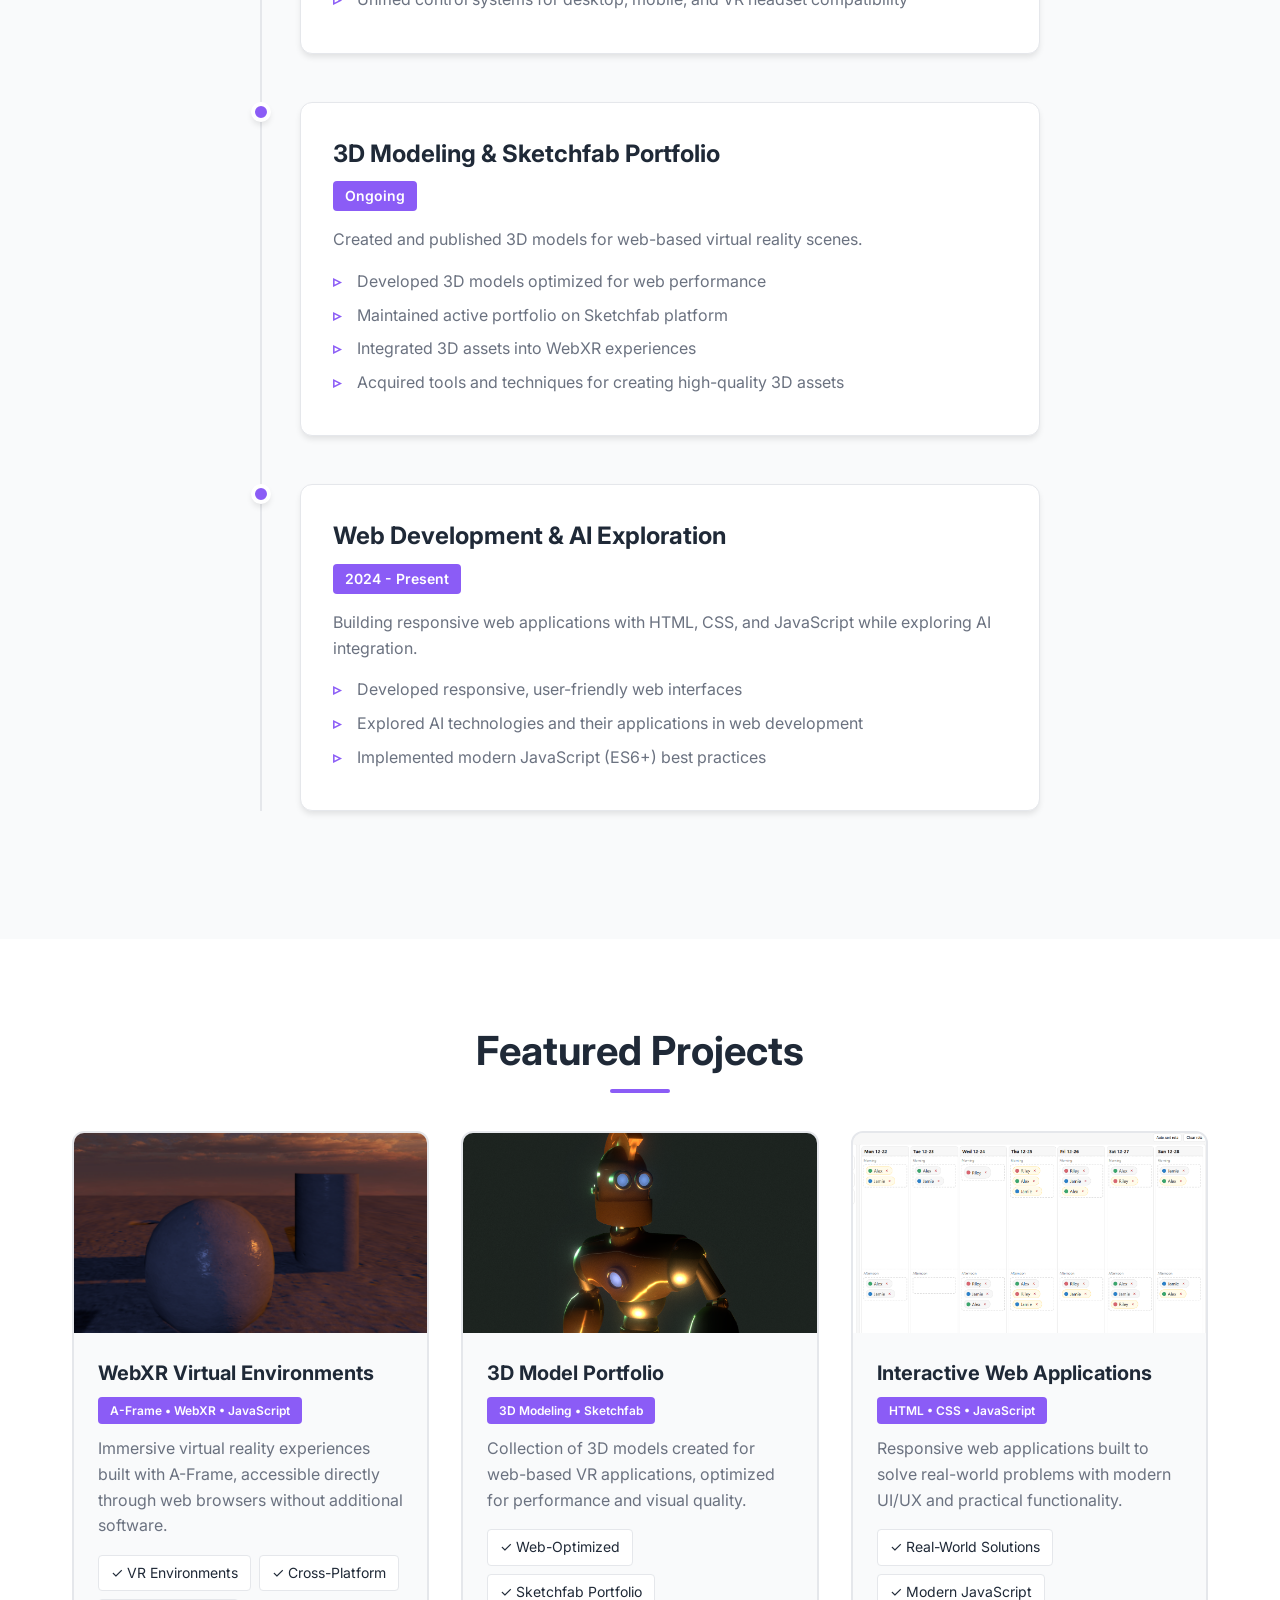
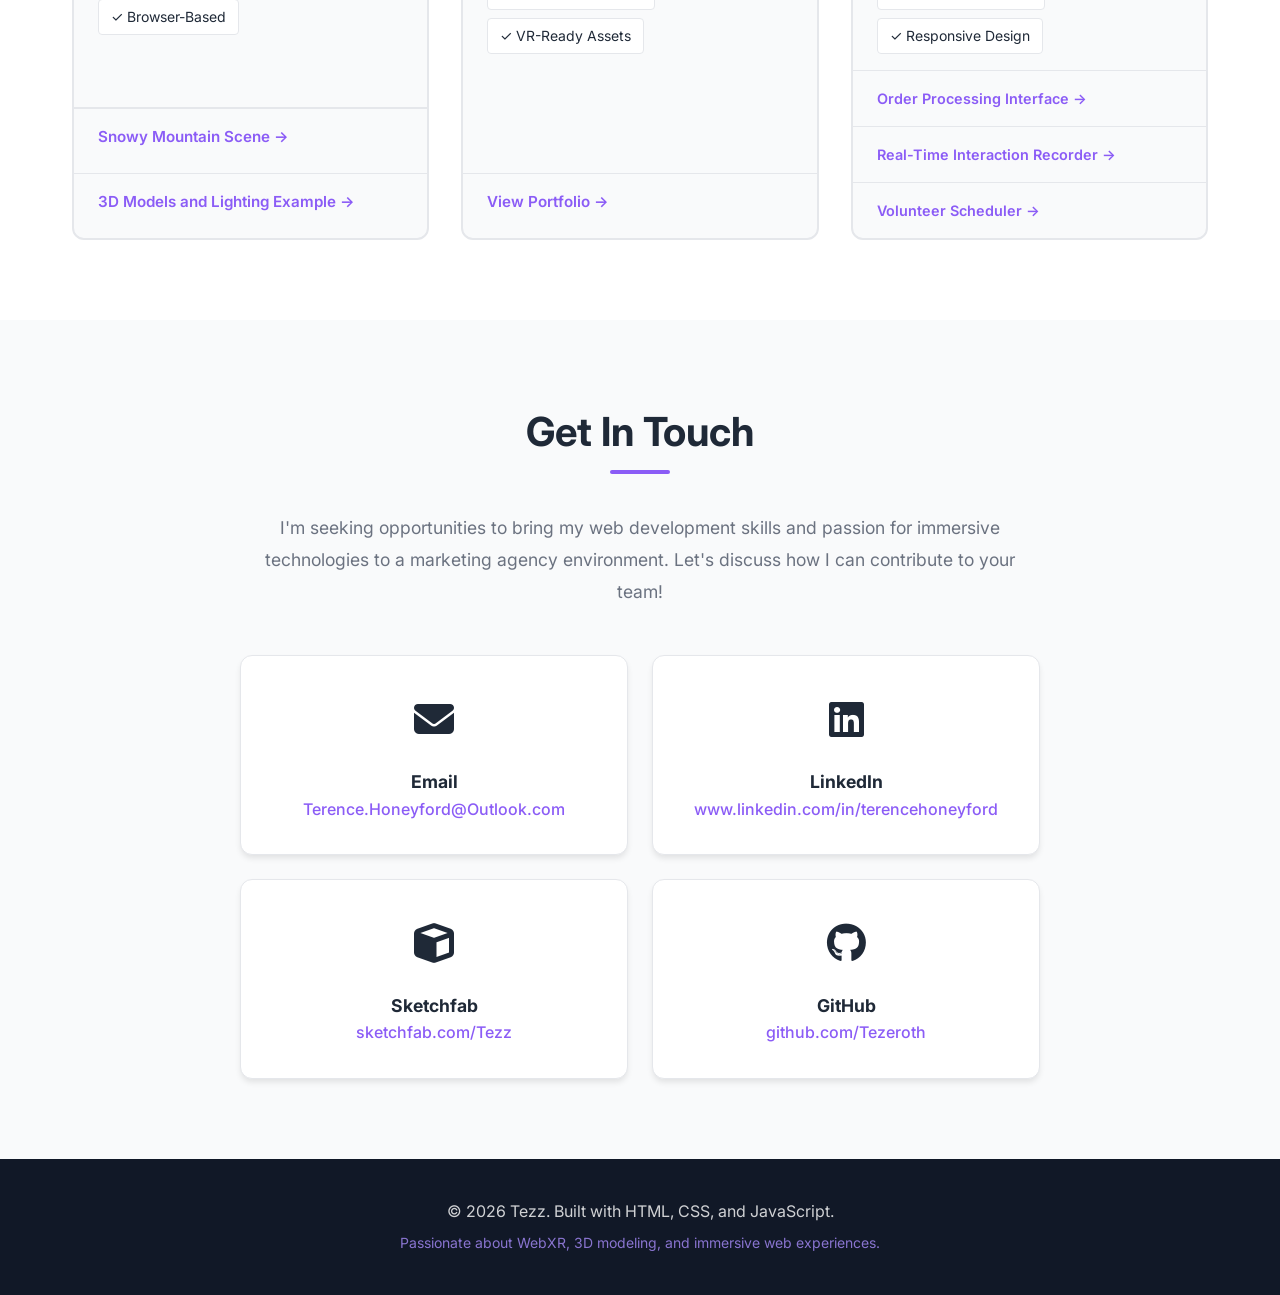
==== commit e7b0f809: "fixed logos and added new nav links" ====
--- a/index.html
+++ b/index.html
@@ -15,7 +15,22 @@
     <!-- ===== NAVIGATION BAR ===== -->
     <nav id="navbar">
         <div class="nav-container">
-            <div class="logo">Terence Honeyford</div>
+            <div class="logo">
+
+                <svg class="logo-icon" xmlns="http://www.w3.org/2000/svg" width="32" height="32" viewBox="0 0 64 64" fill="none">
+                    <!-- Outer hexagon representing the web/digital space -->
+                    <path d="M32 4L56 18V46L32 60L8 46V18L32 4Z" stroke="currentColor" stroke-width="2" fill="none"/>
+                    <!-- Inner 3D cube representing 3D/VR -->
+                    <path d="M32 20L44 27V41L32 48L20 41V27L32 20Z" stroke="currentColor" stroke-width="2" fill="none"/>
+                    <!-- Central connection point -->
+                    <circle cx="32" cy="34" r="4" fill="currentColor"/>
+                    <!-- VR headset suggestion at top -->
+                    <path d="M24 14H40" stroke="currentColor" stroke-width="2" stroke-linecap="round"/>
+                    <circle cx="27" cy="14" r="2" fill="currentColor"/>
+                    <circle cx="37" cy="14" r="2" fill="currentColor"/>
+                </svg>
+                <span> Terence Honeyford</span>
+            </div>
             <ul class="nav-menu">
                 <li><a href="#home" class="nav-link">Home</a></li>
                 <li><a href="#about" class="nav-link">About</a></li>
@@ -95,19 +110,39 @@
                 </div>
                 <div class="about-highlights">
                     <div class="highlight-card">
-                        <div class="highlight-icon">🎯</div>
+                        <div class="highlight-icon">
+                            <svg xmlns="http://www.w3.org/2000/svg" width="48" height="48" viewBox="0 0 24 24" fill="none" stroke="currentColor" stroke-width="1.5" stroke-linecap="round" stroke-linejoin="round">
+                                <circle cx="12" cy="12" r="10"/>
+                                <path d="M12 6v6l4 2"/>
+                                <path d="M8 12h.01"/>
+                                <path d="M16 12h.01"/>
+                            </svg>
+                        </div>
                         <h3>Detail-Oriented</h3>
                         <p>Committed to accuracy and precision in every project</p>
                     </div>
                     <div class="highlight-card">
-                        <div class="highlight-icon">🤝</div>
+                        <div class="highlight-icon">
+                            <svg xmlns="http://www.w3.org/2000/svg" width="48" height="48" viewBox="0 0 24 24" fill="none" stroke="currentColor" stroke-width="1.5" stroke-linecap="round" stroke-linejoin="round">
+                                <path d="M16 21v-2a4 4 0 0 0-4-4H6a4 4 0 0 0-4 4v2"/>
+                                <circle cx="9" cy="7" r="4"/>
+                                <path d="M22 21v-2a4 4 0 0 0-3-3.87"/>
+                                <path d="M16 3.13a4 4 0 0 1 0 7.75"/>
+                            </svg>
+                        </div>
                         <h3>Collaborative</h3>
                         <p>Friendly and open to discussing solutions</p>
                     </div>
                     <div class="highlight-card">
-                        <div class="highlight-icon">🥽</div>
+                        <div class="highlight-icon">
+                            <svg xmlns="http://www.w3.org/2000/svg" width="48" height="48" viewBox="0 0 24 24" fill="none" stroke="currentColor" stroke-width="1.5" stroke-linecap="round" stroke-linejoin="round">
+                                <path d="M2 8a4 4 0 0 1 4-4h12a4 4 0 0 1 4 4v4a4 4 0 0 1-4 4h-1l-2 3-2-3H6a4 4 0 0 1-4-4V8z"/>
+                                <circle cx="8" cy="10" r="2"/>
+                                <circle cx="16" cy="10" r="2"/>
+                            </svg>
+                        </div>
                         <h3>VR Enthusiast</h3>
-                        <p>Creating immersive WebVR and 3D experiences</p>
+                        <p>Creating immersive WebXR and 3D experiences</p>
                     </div>
                 </div>
             </div>
@@ -231,7 +266,10 @@
                         <span>✓ Cross-Platform</span>
                         <span>✓ Browser-Based</span>
                     </div>
-                    <a href="https://tezeroth.github.io/1k-PBR-Lighting-test/" target="_blank" rel="noopener noreferrer" class="project-link">View Live Demo →</a>
+                    <div class="project-links">
+                        <a href="https://tezeroth.github.io/GLSL-Shader-conversion-test/" target="_blank" rel="noopener noreferrer" class="project-link">Snowy Mountain Scene →</a>
+                        <a href="https://tezeroth.github.io/PBR-and-Equirectangular-skybox-with-lights-/" target="_blank" rel="noopener noreferrer" class="project-link">3D Models and Lighting Example →</a>
+                    </div>
                 </div>
 
                 <div class="project-card">
--- a/styles.css
+++ b/styles.css
@@ -122,6 +122,10 @@
 body.dark-mode .project-header h3,
 body.dark-mode .contact-item h4 {
     color: #ffffff;
+}
+
+body.dark-mode .timeline-date {
+    color: var(--bg-primary);
 }
 
 body.dark-mode .skill-name {
@@ -204,10 +208,18 @@
 }
 
 .logo {
+    display: inline-flex;
+    align-items: baseline;
+    gap: 0.5rem;
     font-size: 1.5rem;
     font-weight: 700;
     color: var(--primary-color);
     letter-spacing: -0.5px;
+}
+
+.logo-icon {
+    display: block;
+    transform: translateY(25%);
 }
 
 .nav-menu {
@@ -952,6 +964,10 @@
     color: #93c5fd;
 }
 
+body.dark-mode .project-tag {
+    color: var(--bg-primary);
+}
+
 .project-links {
     display: flex;
     flex-direction: column;
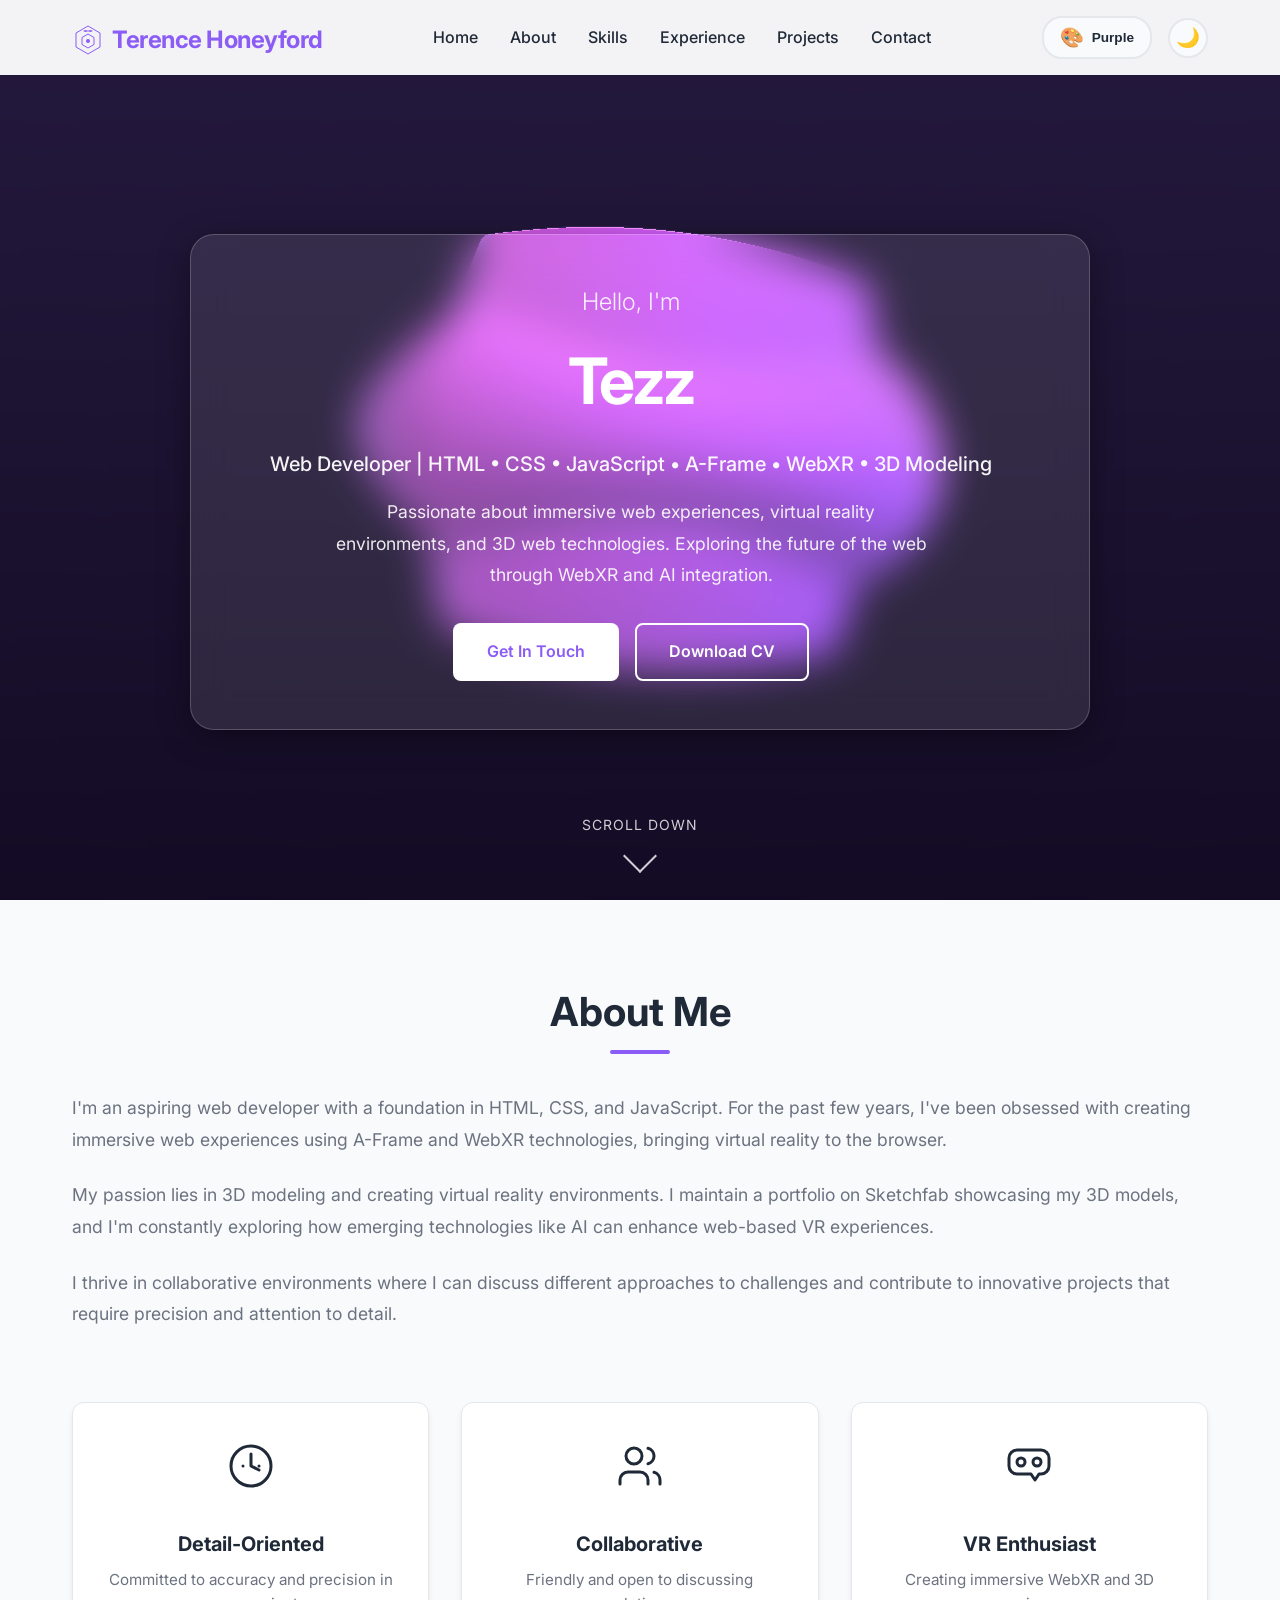
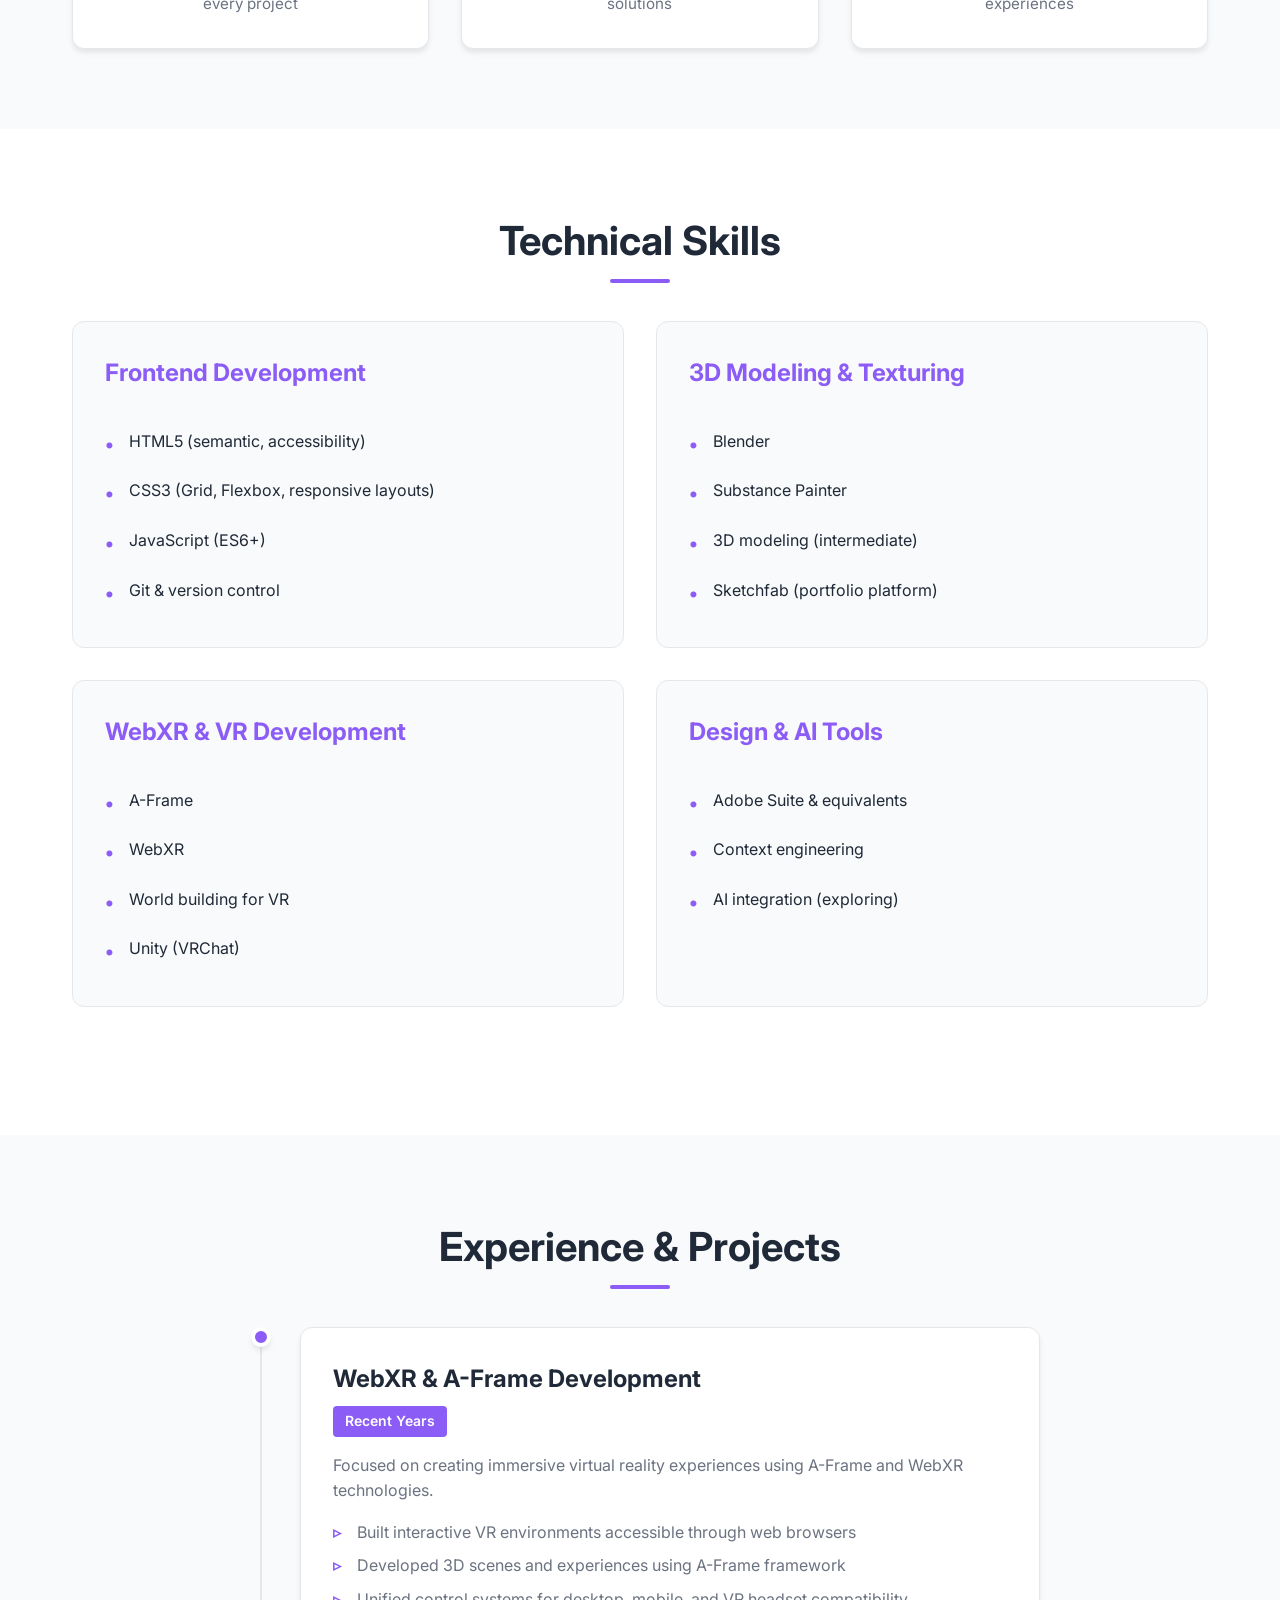
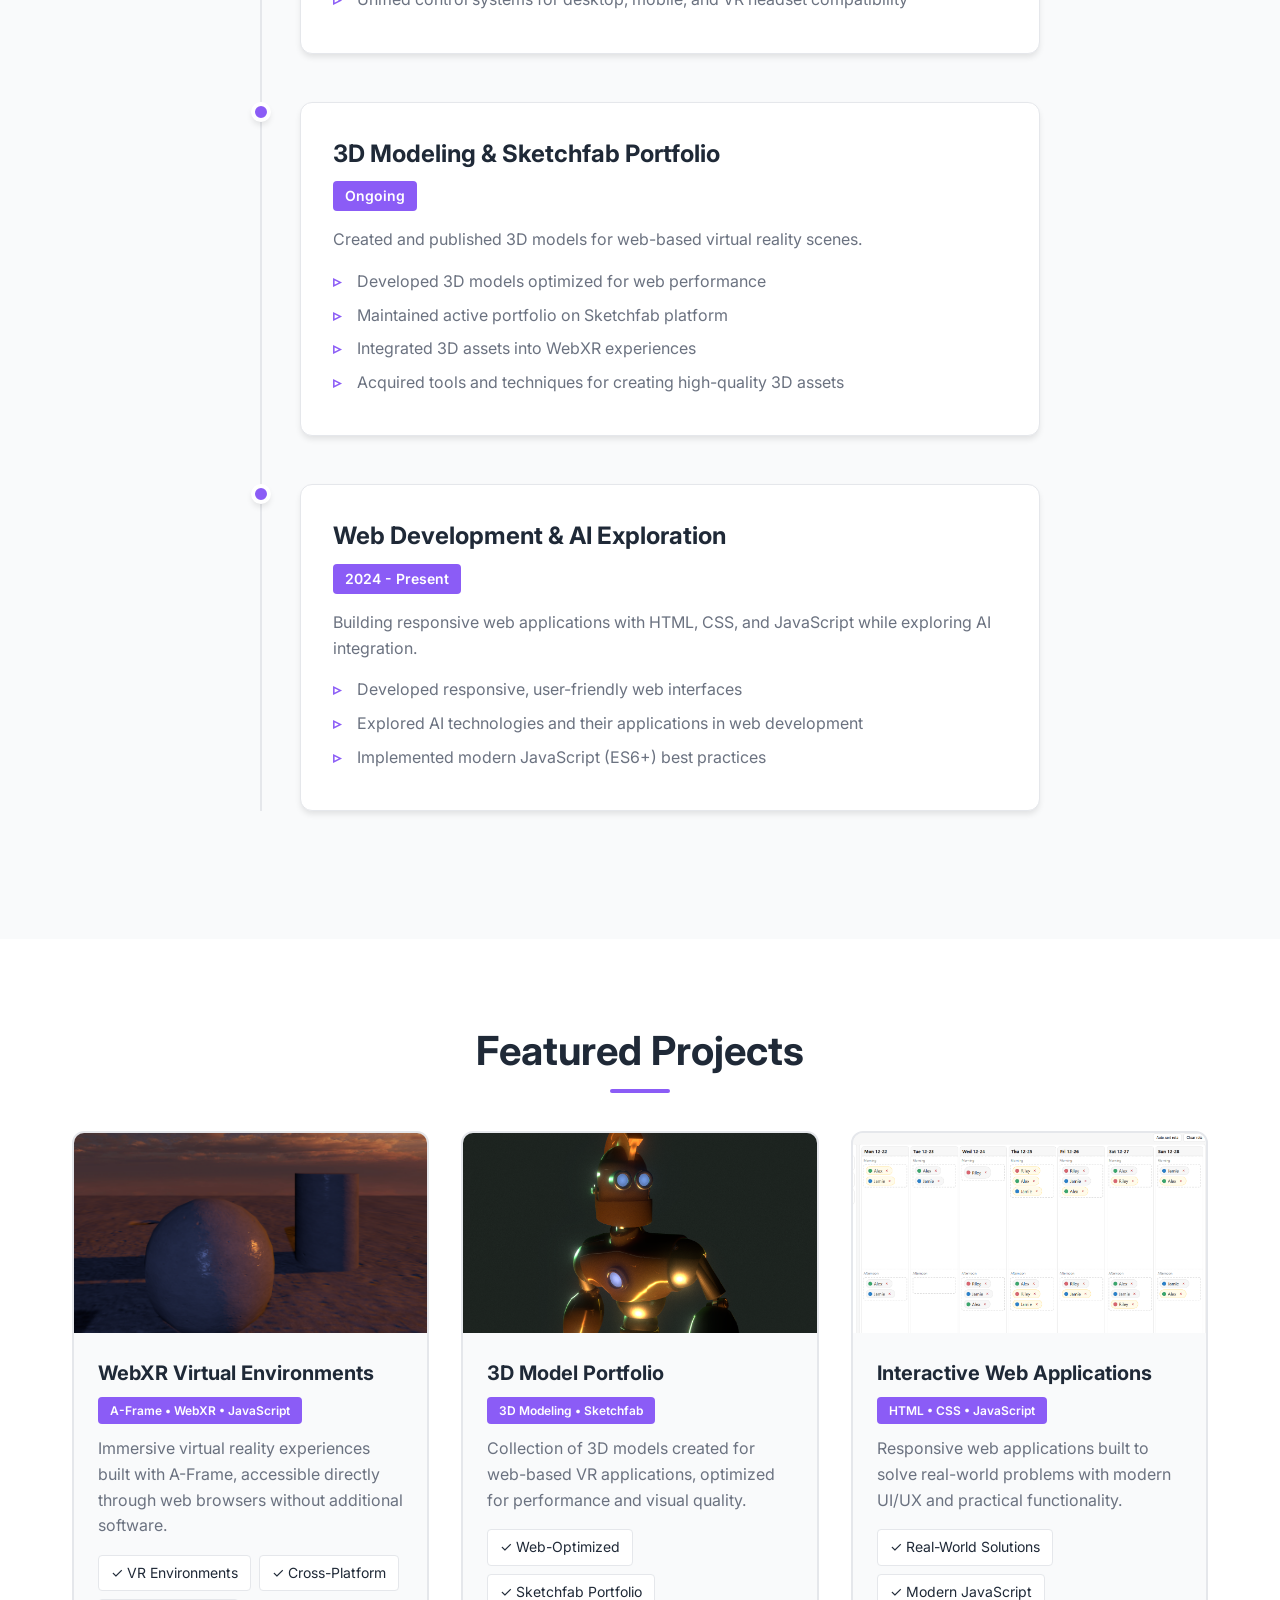
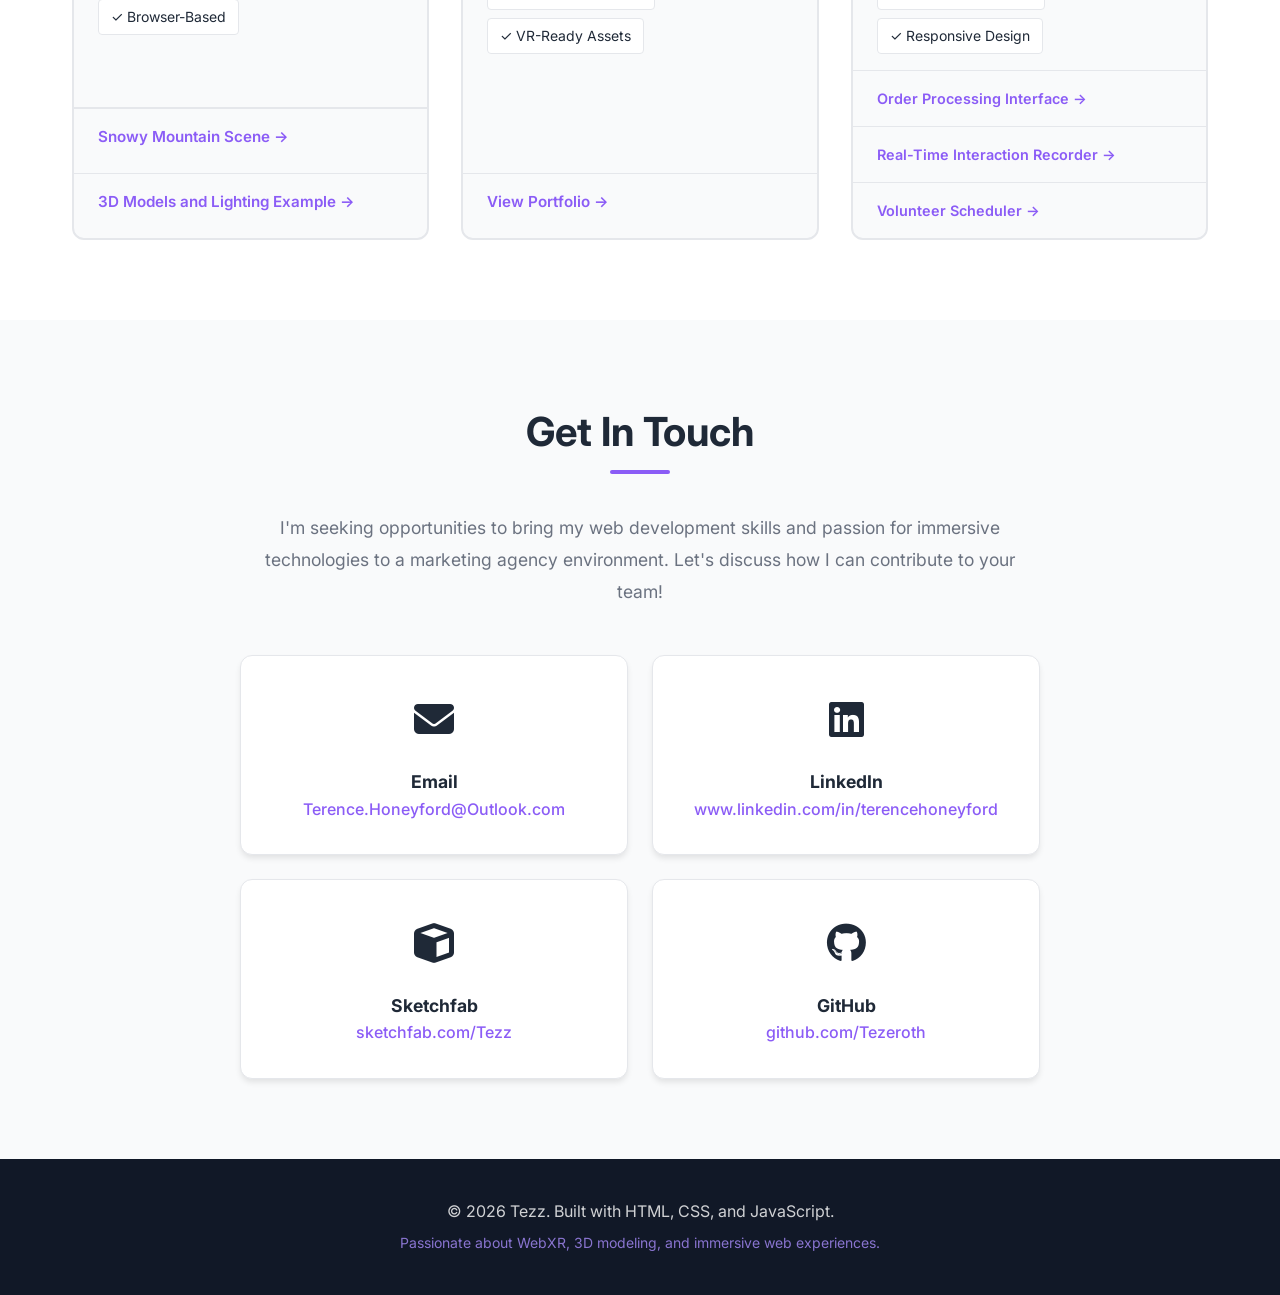
==== commit be86e563: "Update link for 3D models and Lighting Example to point to 1k PBR Lighting test" ====
--- a/index.html
+++ b/index.html
@@ -268,7 +268,7 @@
                     </div>
                     <div class="project-links">
                         <a href="https://tezeroth.github.io/GLSL-Shader-conversion-test/" target="_blank" rel="noopener noreferrer" class="project-link">Snowy Mountain Scene →</a>
-                        <a href="https://tezeroth.github.io/PBR-and-Equirectangular-skybox-with-lights-/" target="_blank" rel="noopener noreferrer" class="project-link">3D Models and Lighting Example →</a>
+                        <a href="https://tezeroth.github.io/1k-PBR-Lighting-test/" target="_blank" rel="noopener noreferrer" class="project-link">3D Models and Lighting Example →</a>
                     </div>
                 </div>
 
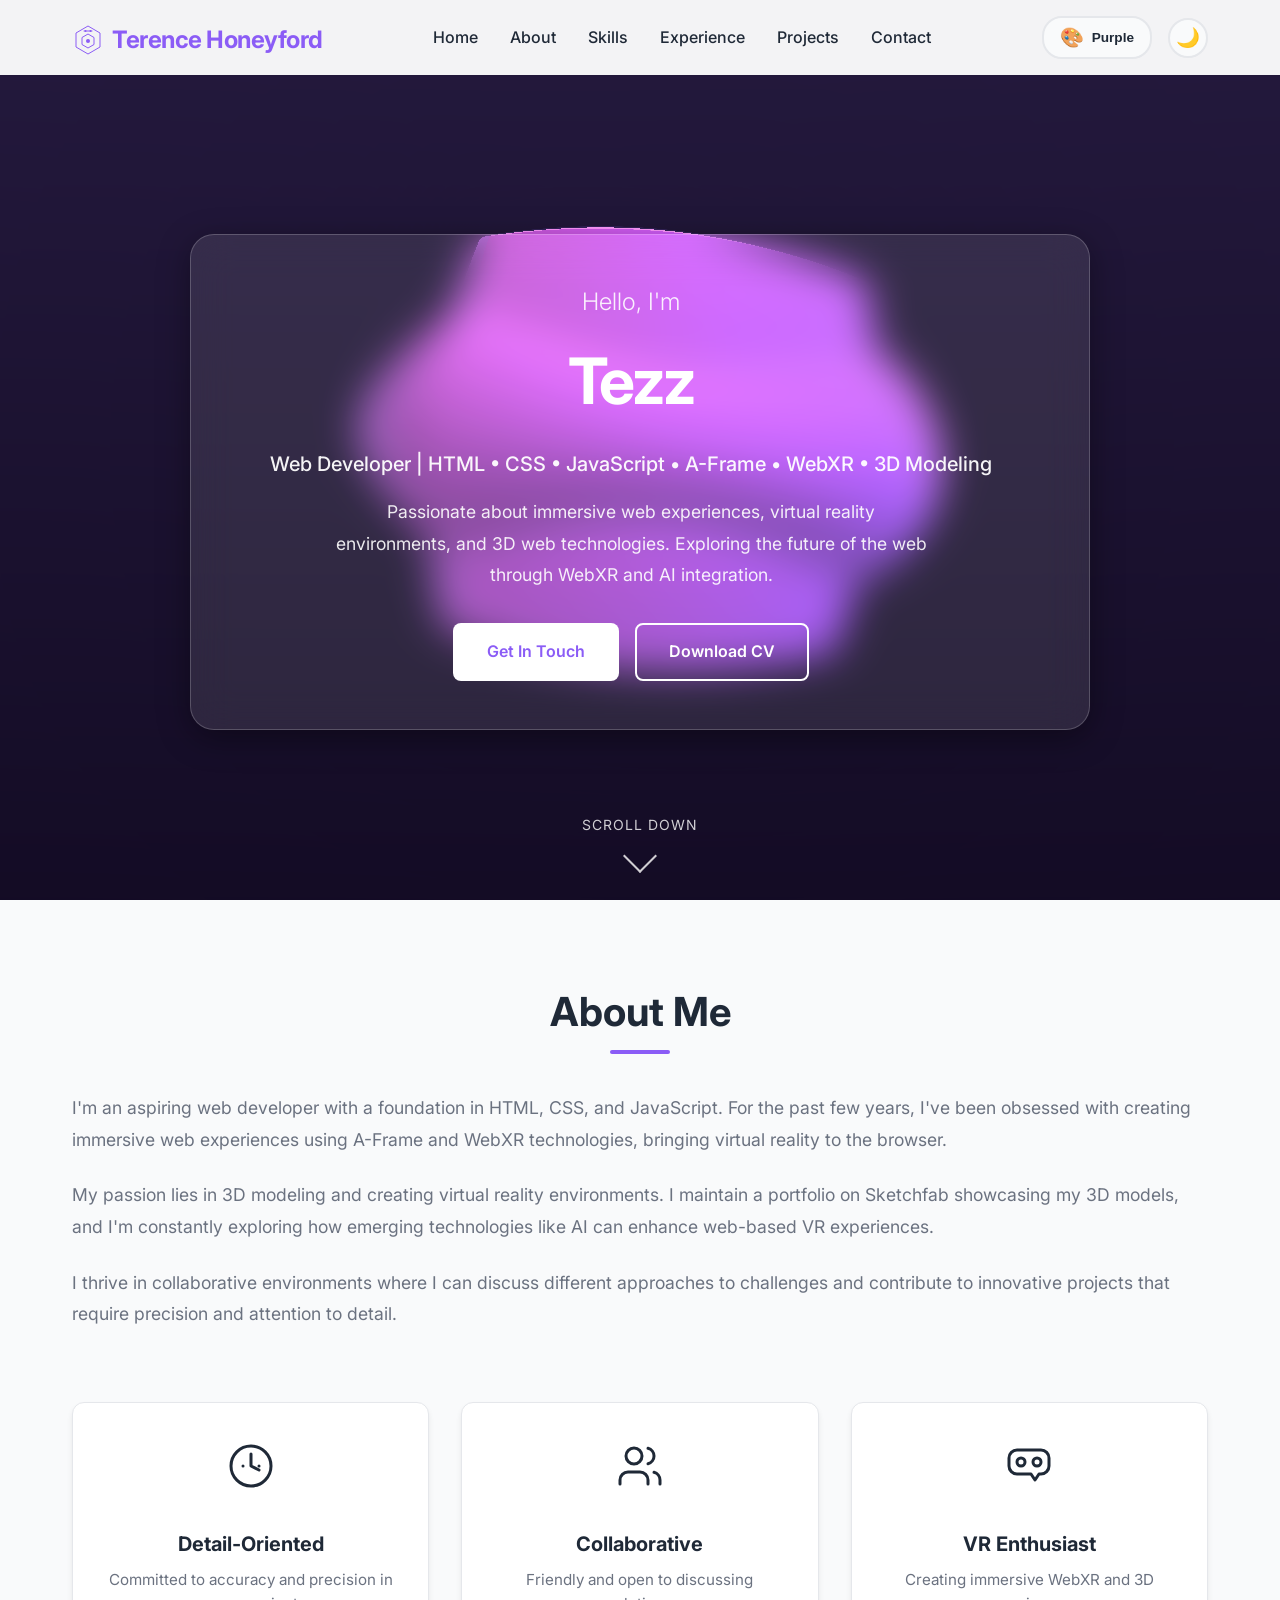
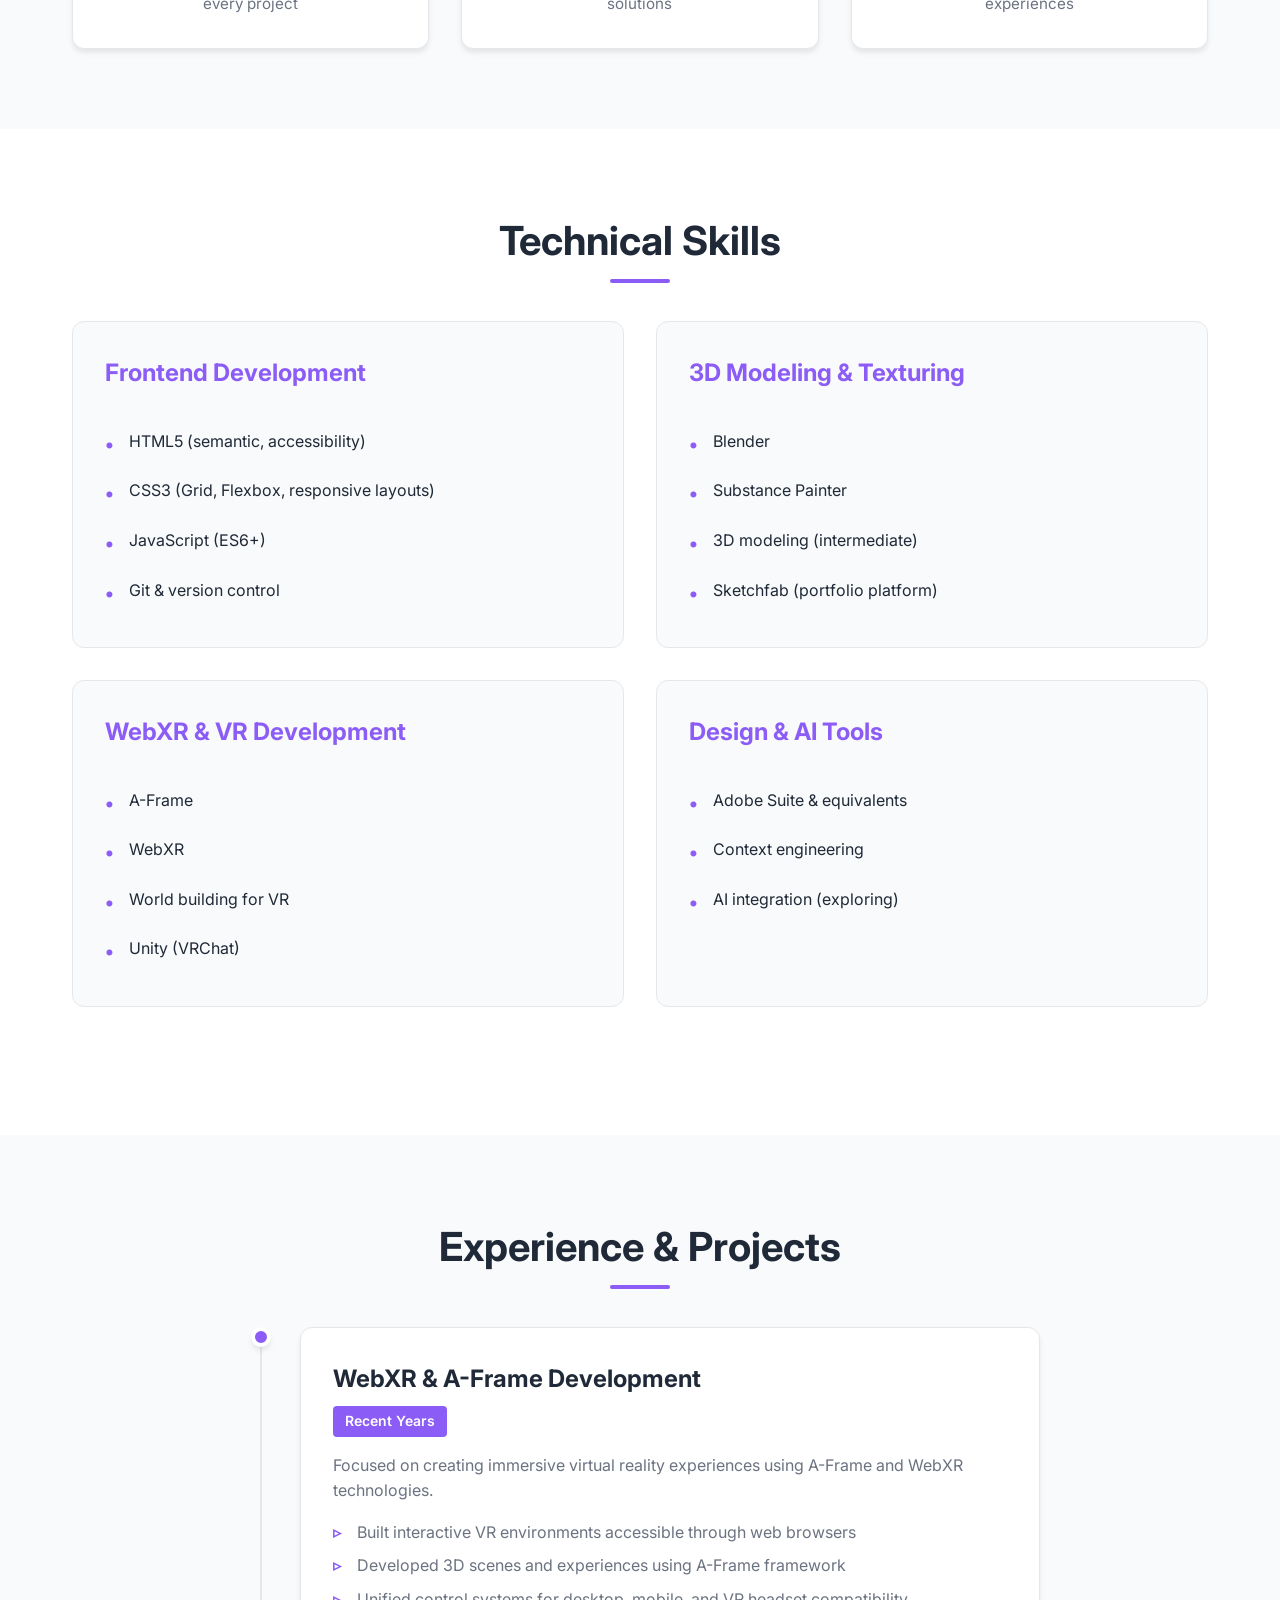
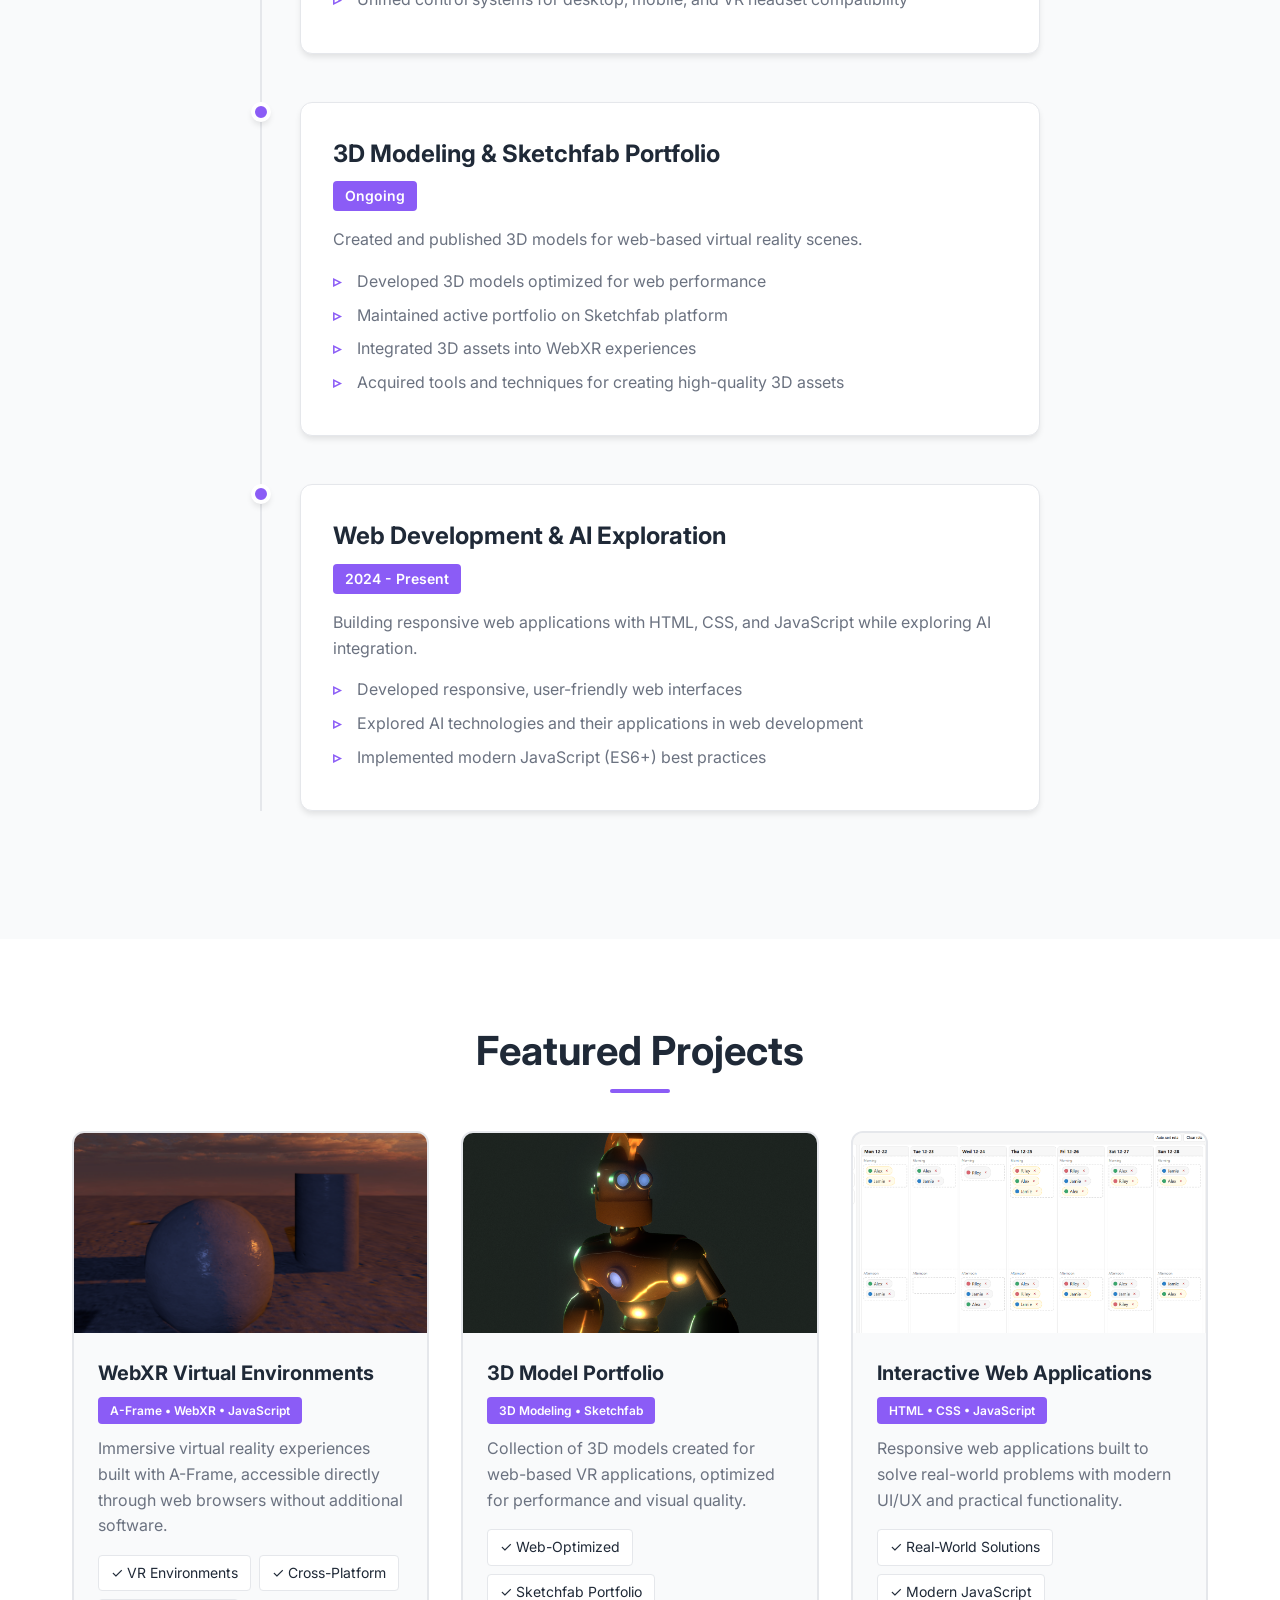
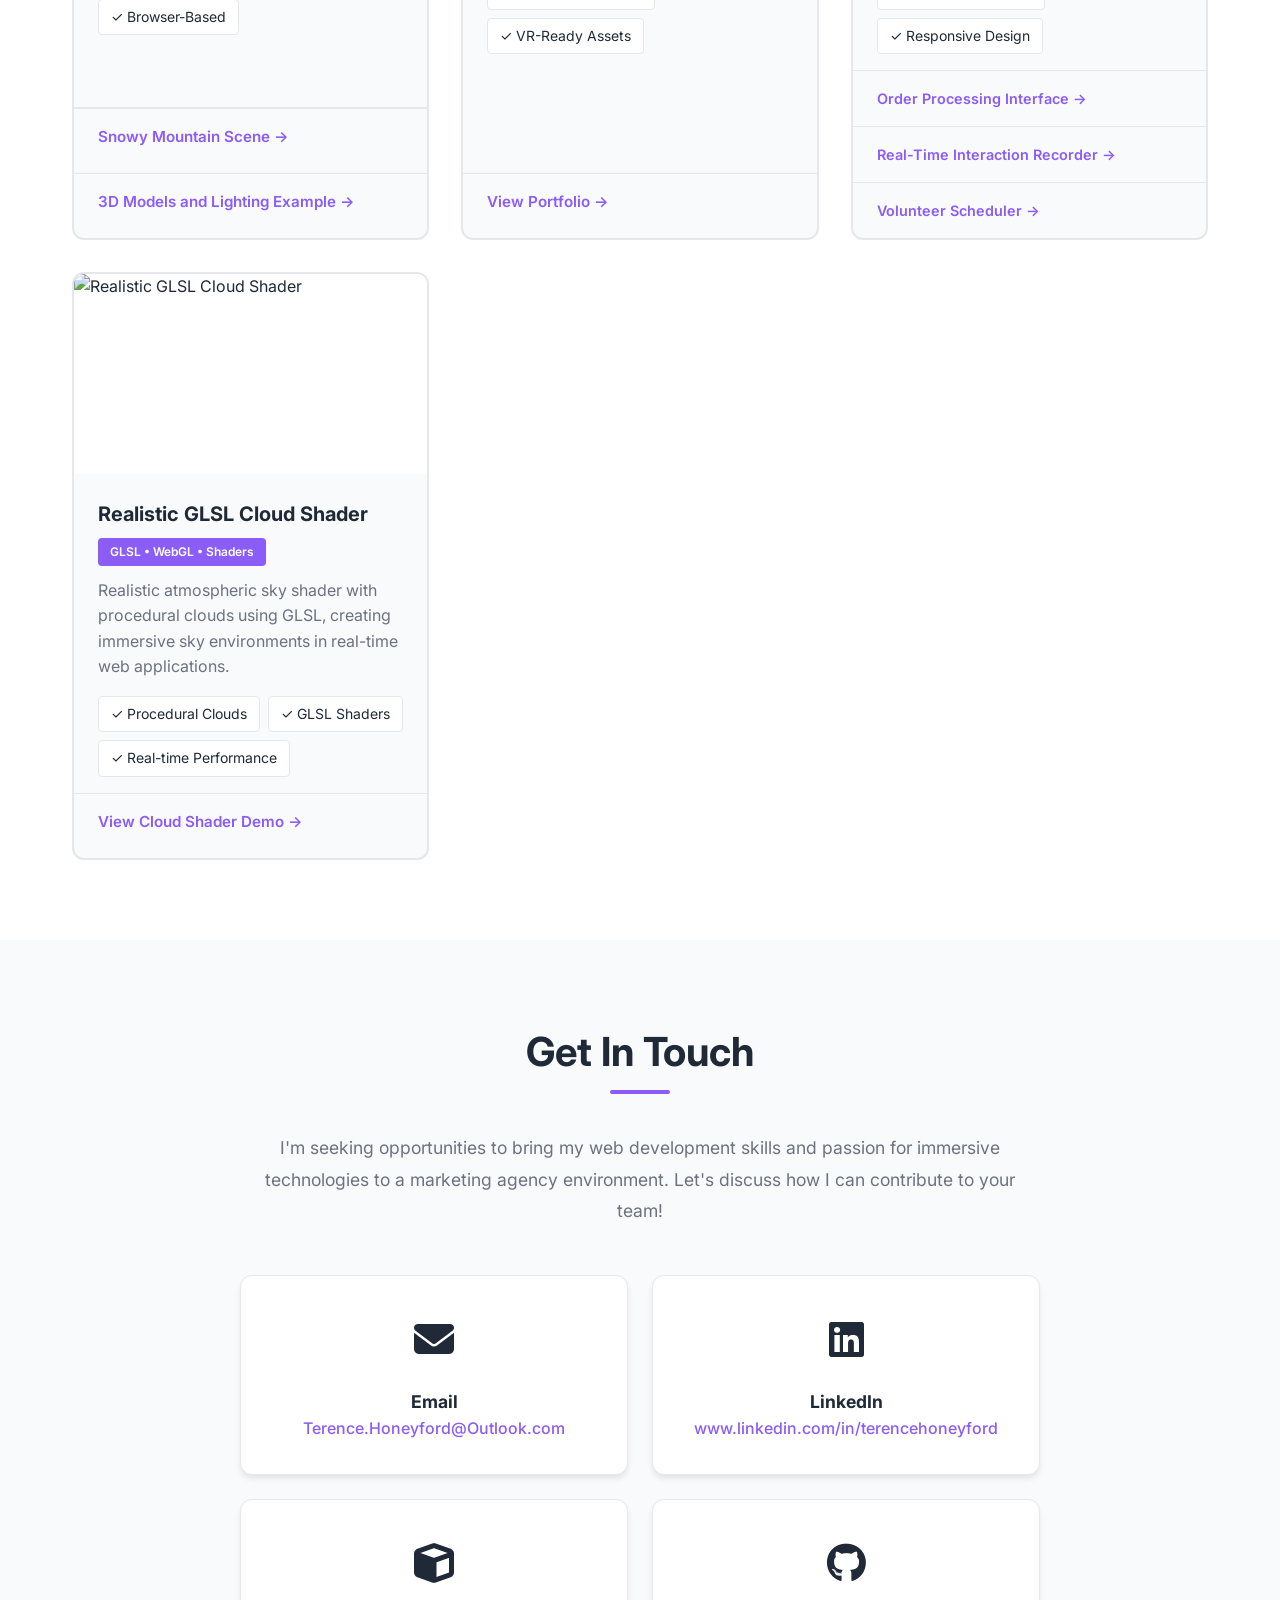
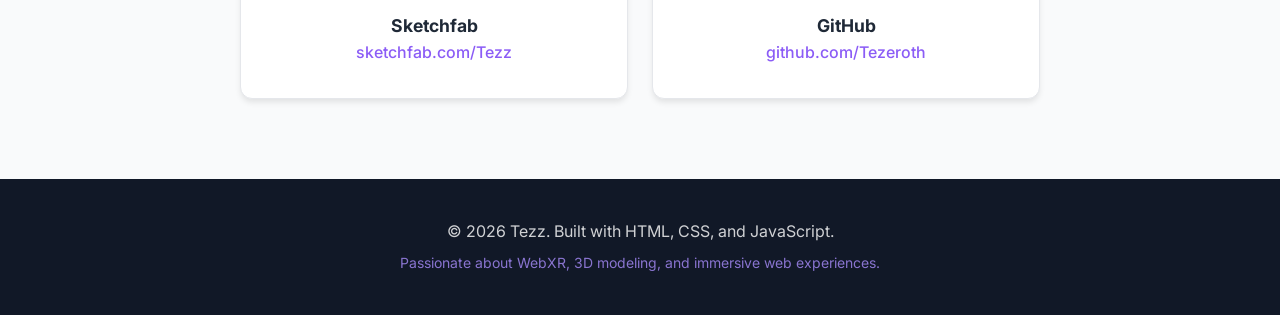
==== commit 3e311d76: "Correct cloud shader description from volumetric to procedural atmospheric sky shader" ====
--- a/index.html
+++ b/index.html
@@ -309,6 +309,23 @@
                         <a href="websim/volunteer_scheduler/index.html" target="_blank" class="project-link-small">Volunteer Scheduler →</a>
                     </div>
                 </div>
+
+                <div class="project-card">
+                    <div class="project-image">
+                        <img src="cloudshader.png" alt="Realistic GLSL Cloud Shader">
+                    </div>
+                    <div class="project-header">
+                        <h3>Realistic GLSL Cloud Shader</h3>
+                        <span class="project-tag">GLSL • WebGL • Shaders</span>
+                    </div>
+                    <p>Realistic atmospheric sky shader with procedural clouds using GLSL, creating immersive sky environments in real-time web applications.</p>
+                    <div class="project-features">
+                        <span>✓ Procedural Clouds</span>
+                        <span>✓ GLSL Shaders</span>
+                        <span>✓ Real-time Performance</span>
+                    </div>
+                    <a href="https://tezeroth.github.io/realistic-GLSL-cloud-shader/" target="_blank" rel="noopener noreferrer" class="project-link">View Cloud Shader Demo →</a>
+                </div>
             </div>
         </div>
     </section>
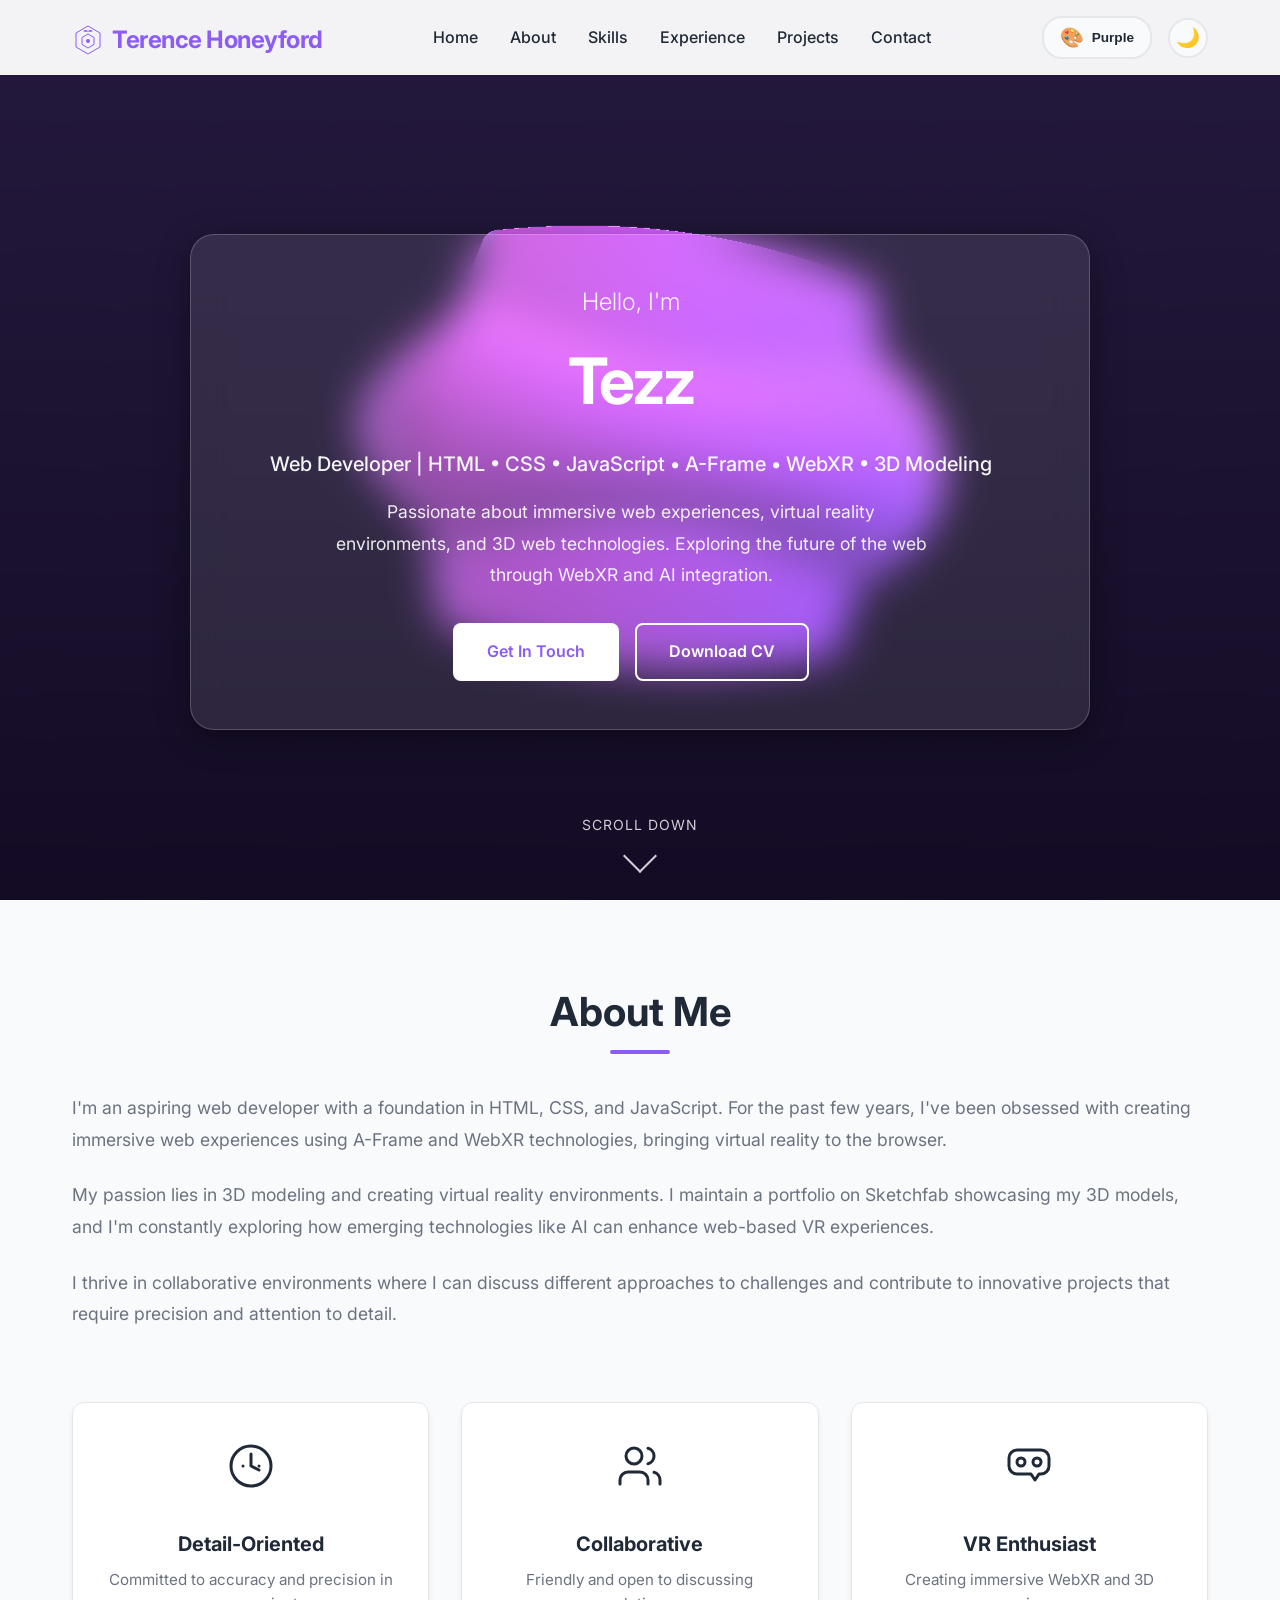
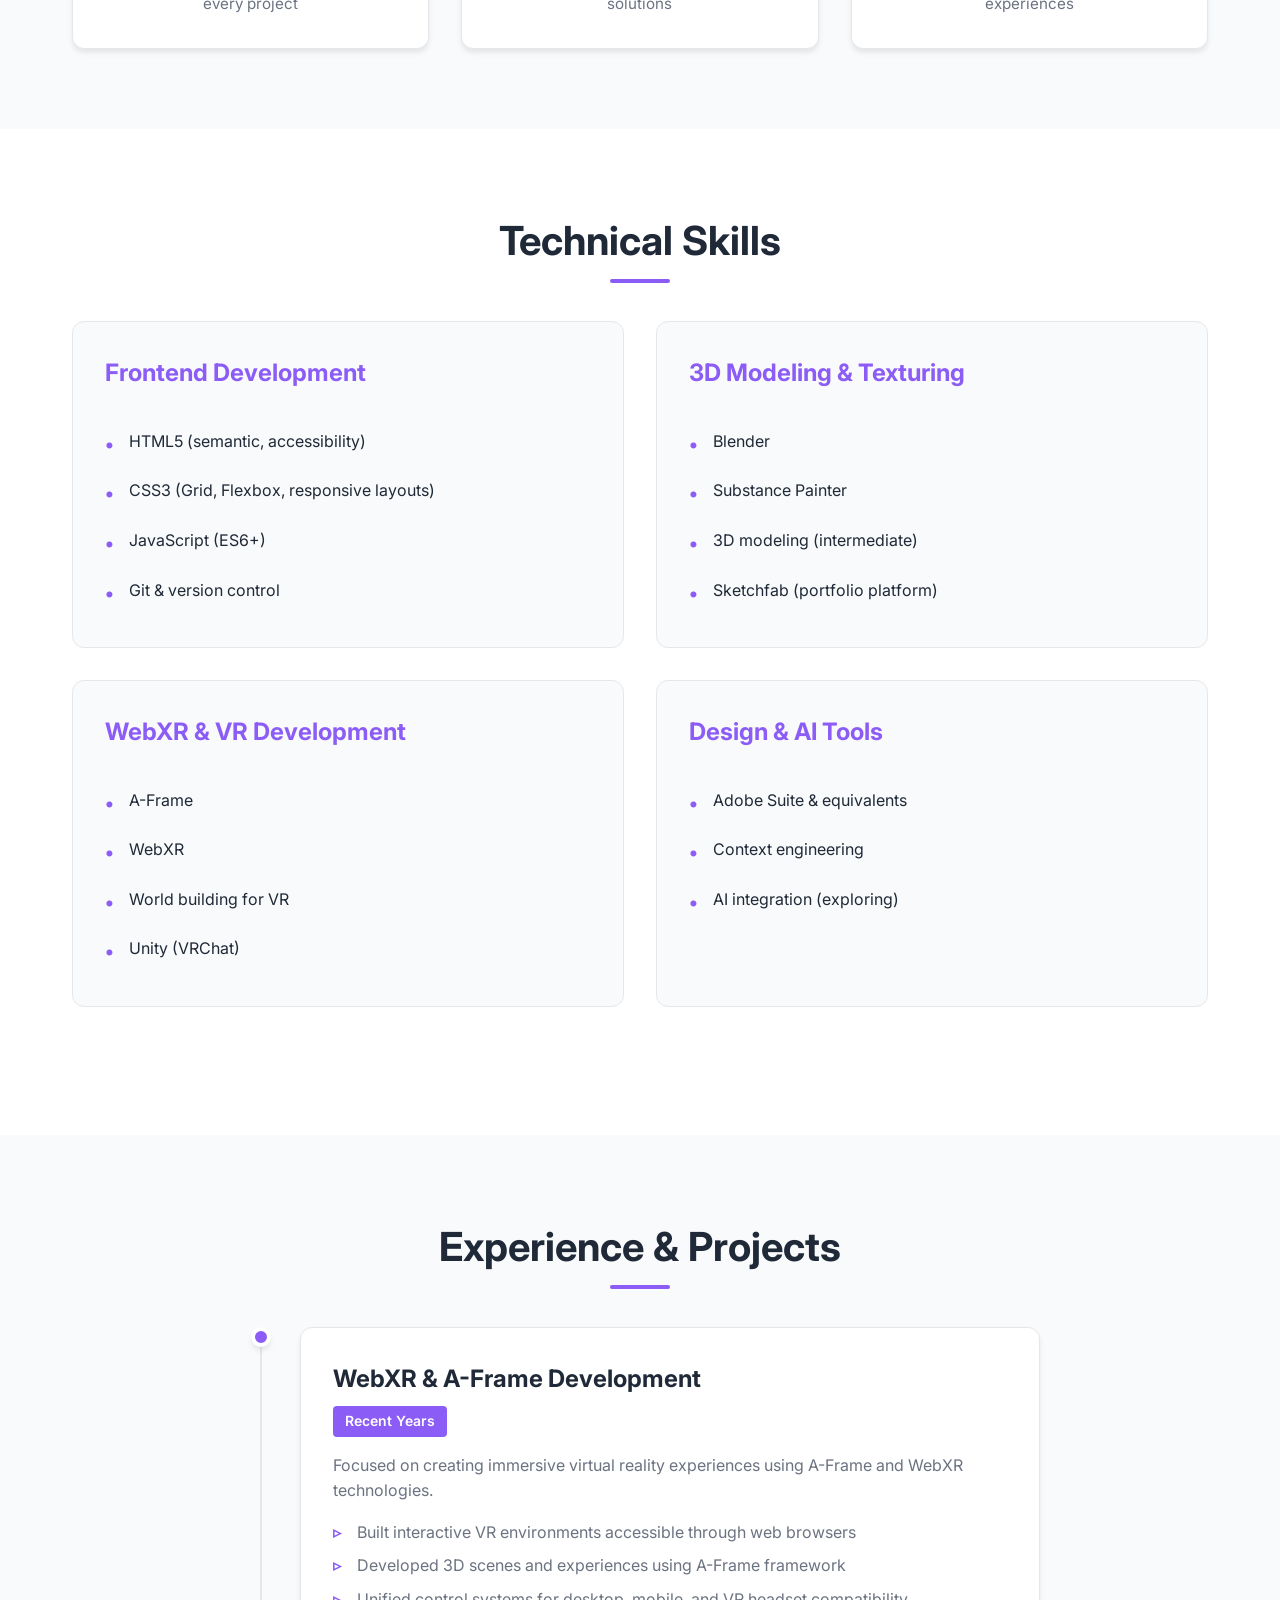
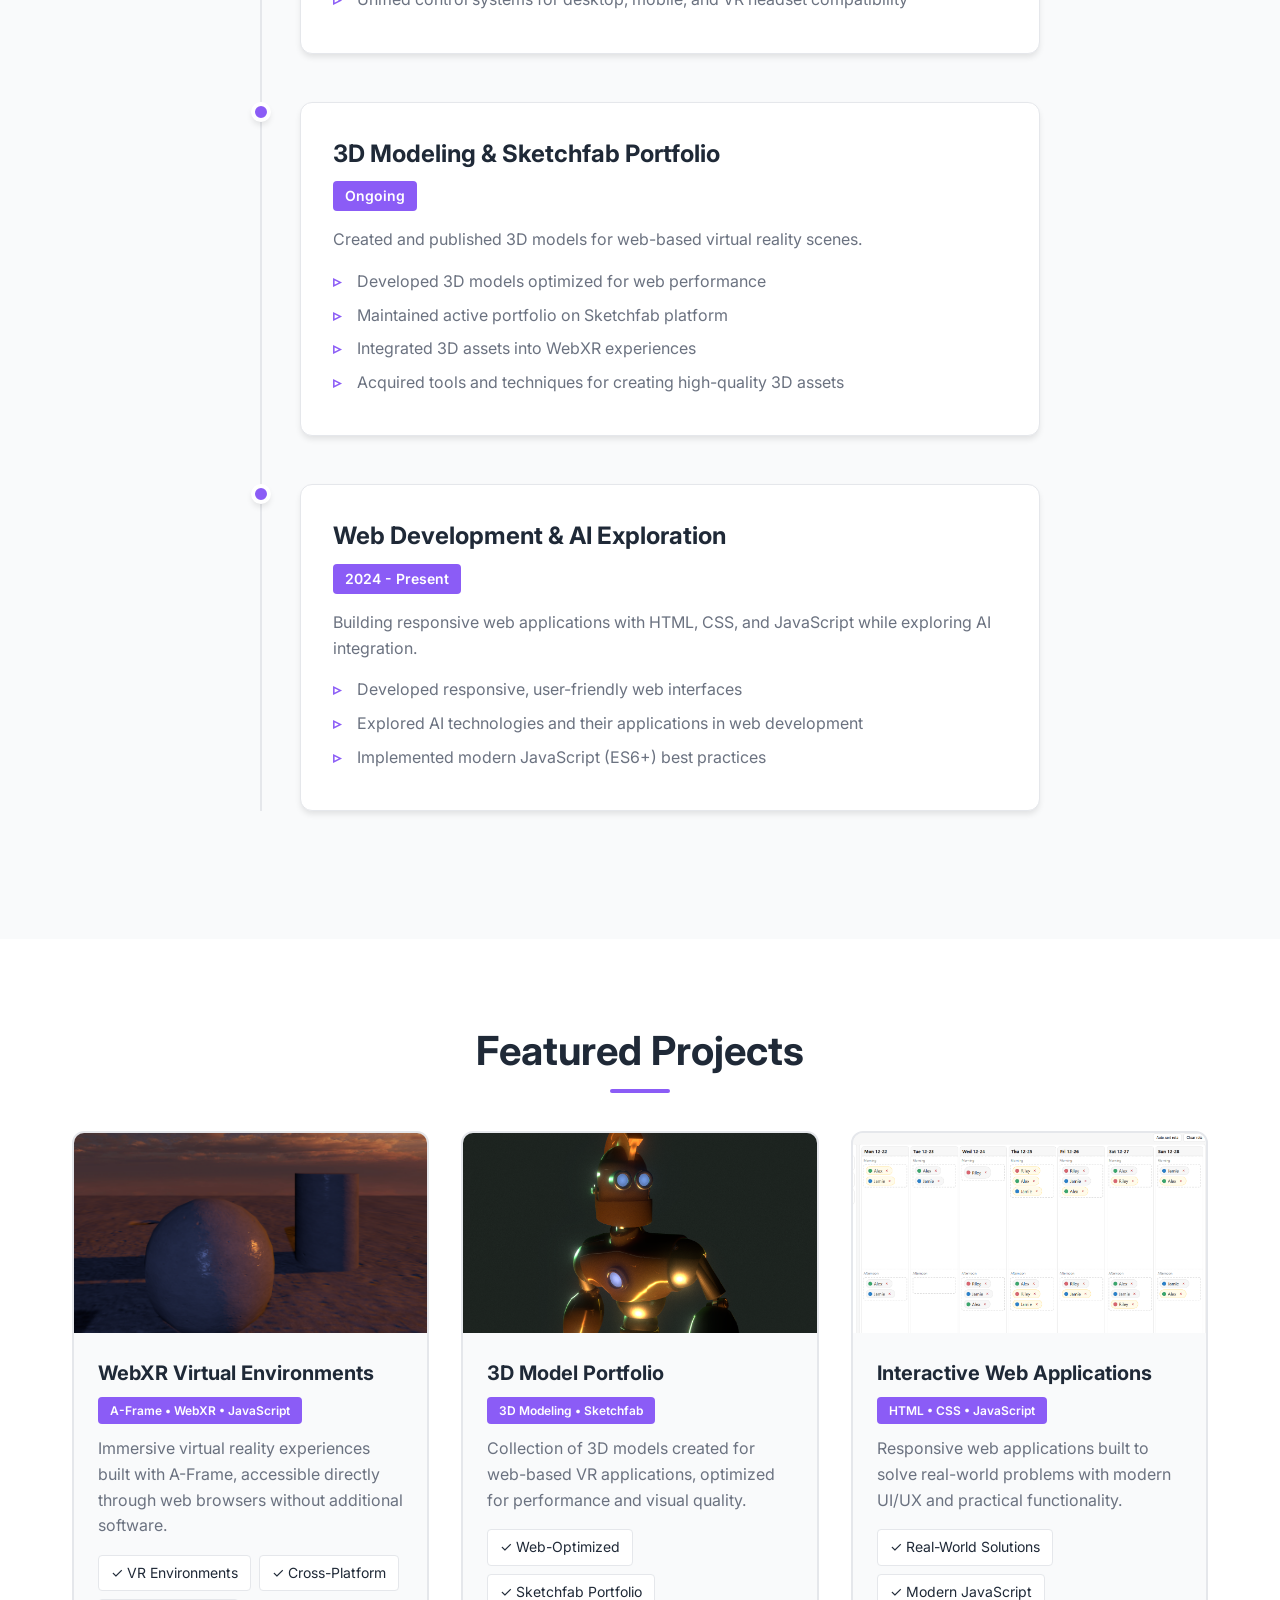
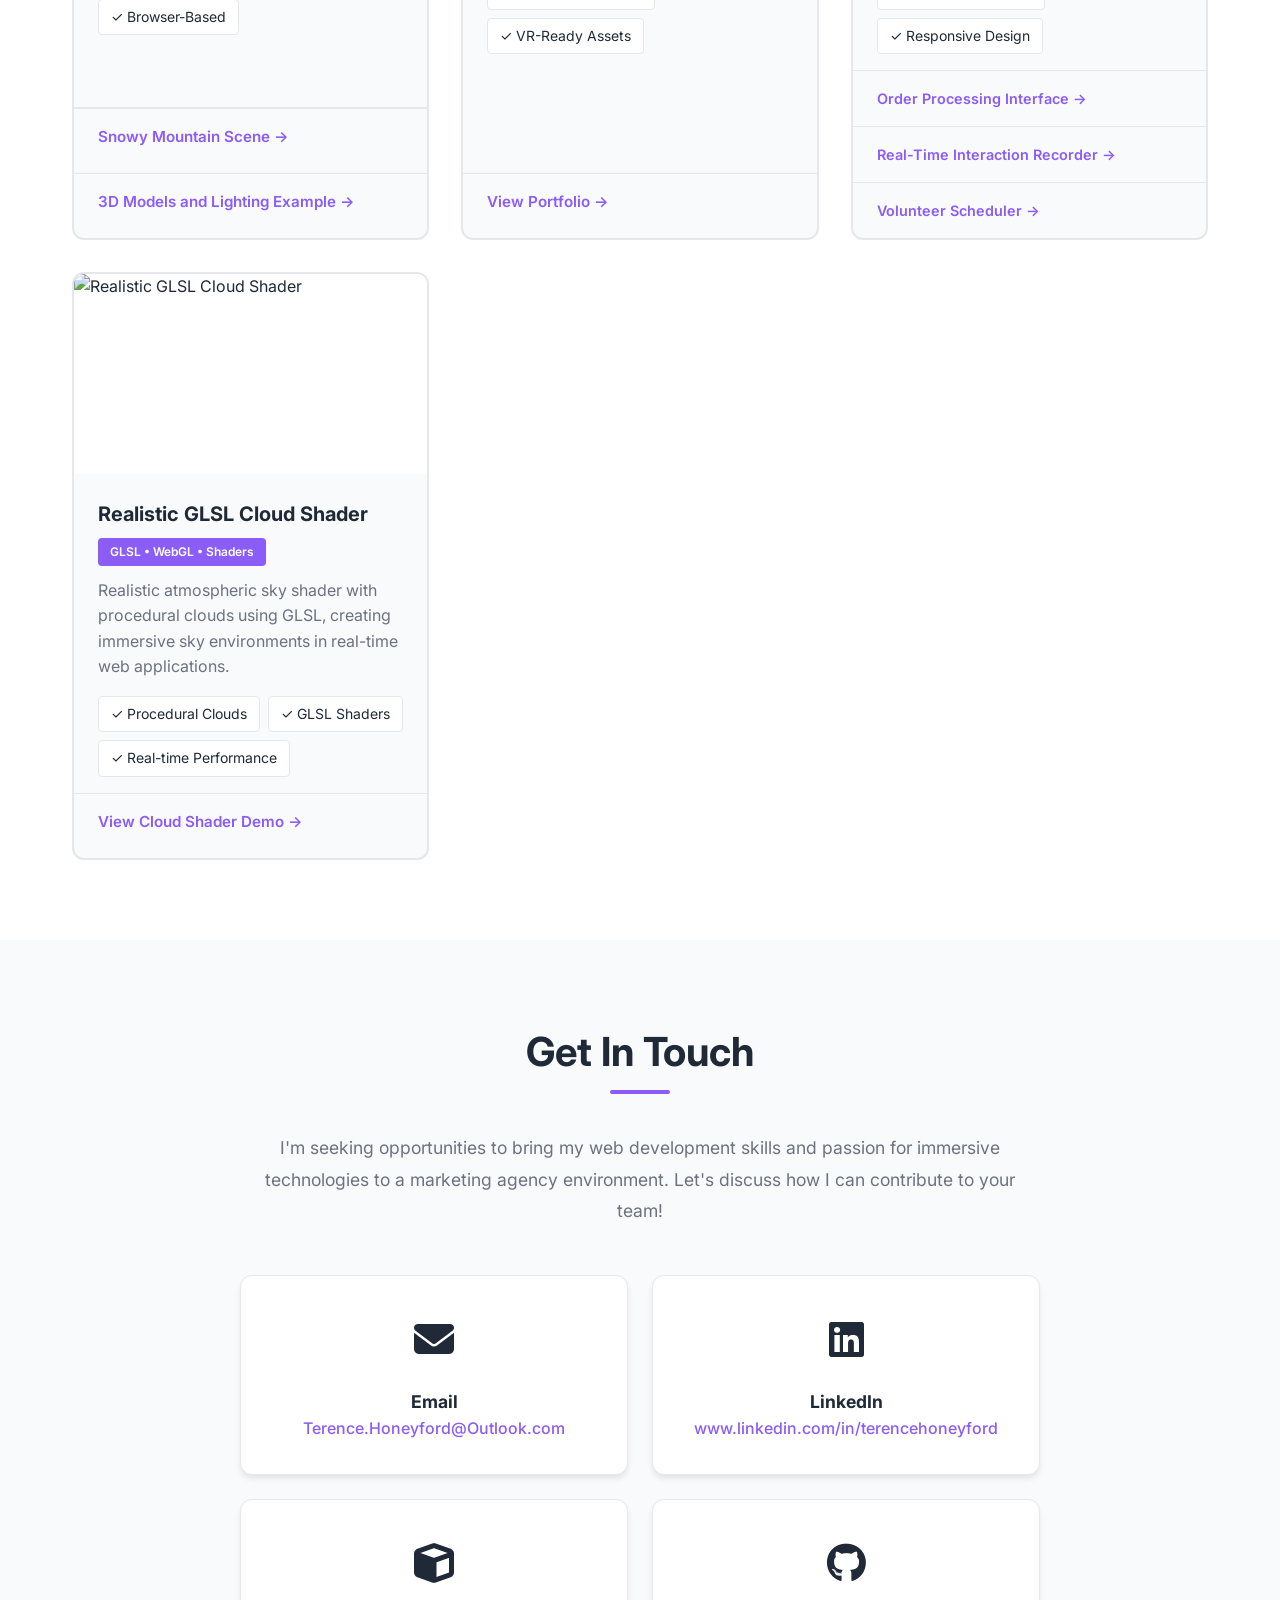
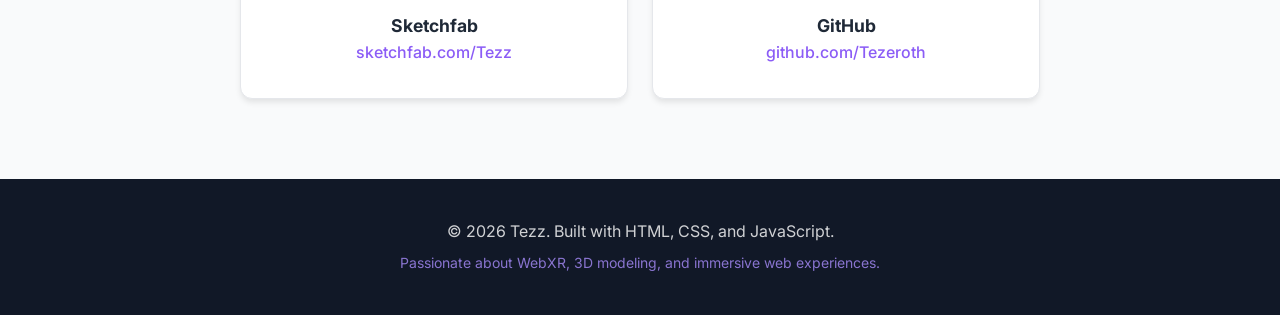
==== commit 9f3810b4: "Update cloud shader project image to use Assets/sky.png" ====
--- a/index.html
+++ b/index.html
@@ -312,7 +312,7 @@
 
                 <div class="project-card">
                     <div class="project-image">
-                        <img src="cloudshader.png" alt="Realistic GLSL Cloud Shader">
+                        <img src="Assets/sky.png" alt="Realistic GLSL Cloud Shader">
                     </div>
                     <div class="project-header">
                         <h3>Realistic GLSL Cloud Shader</h3>
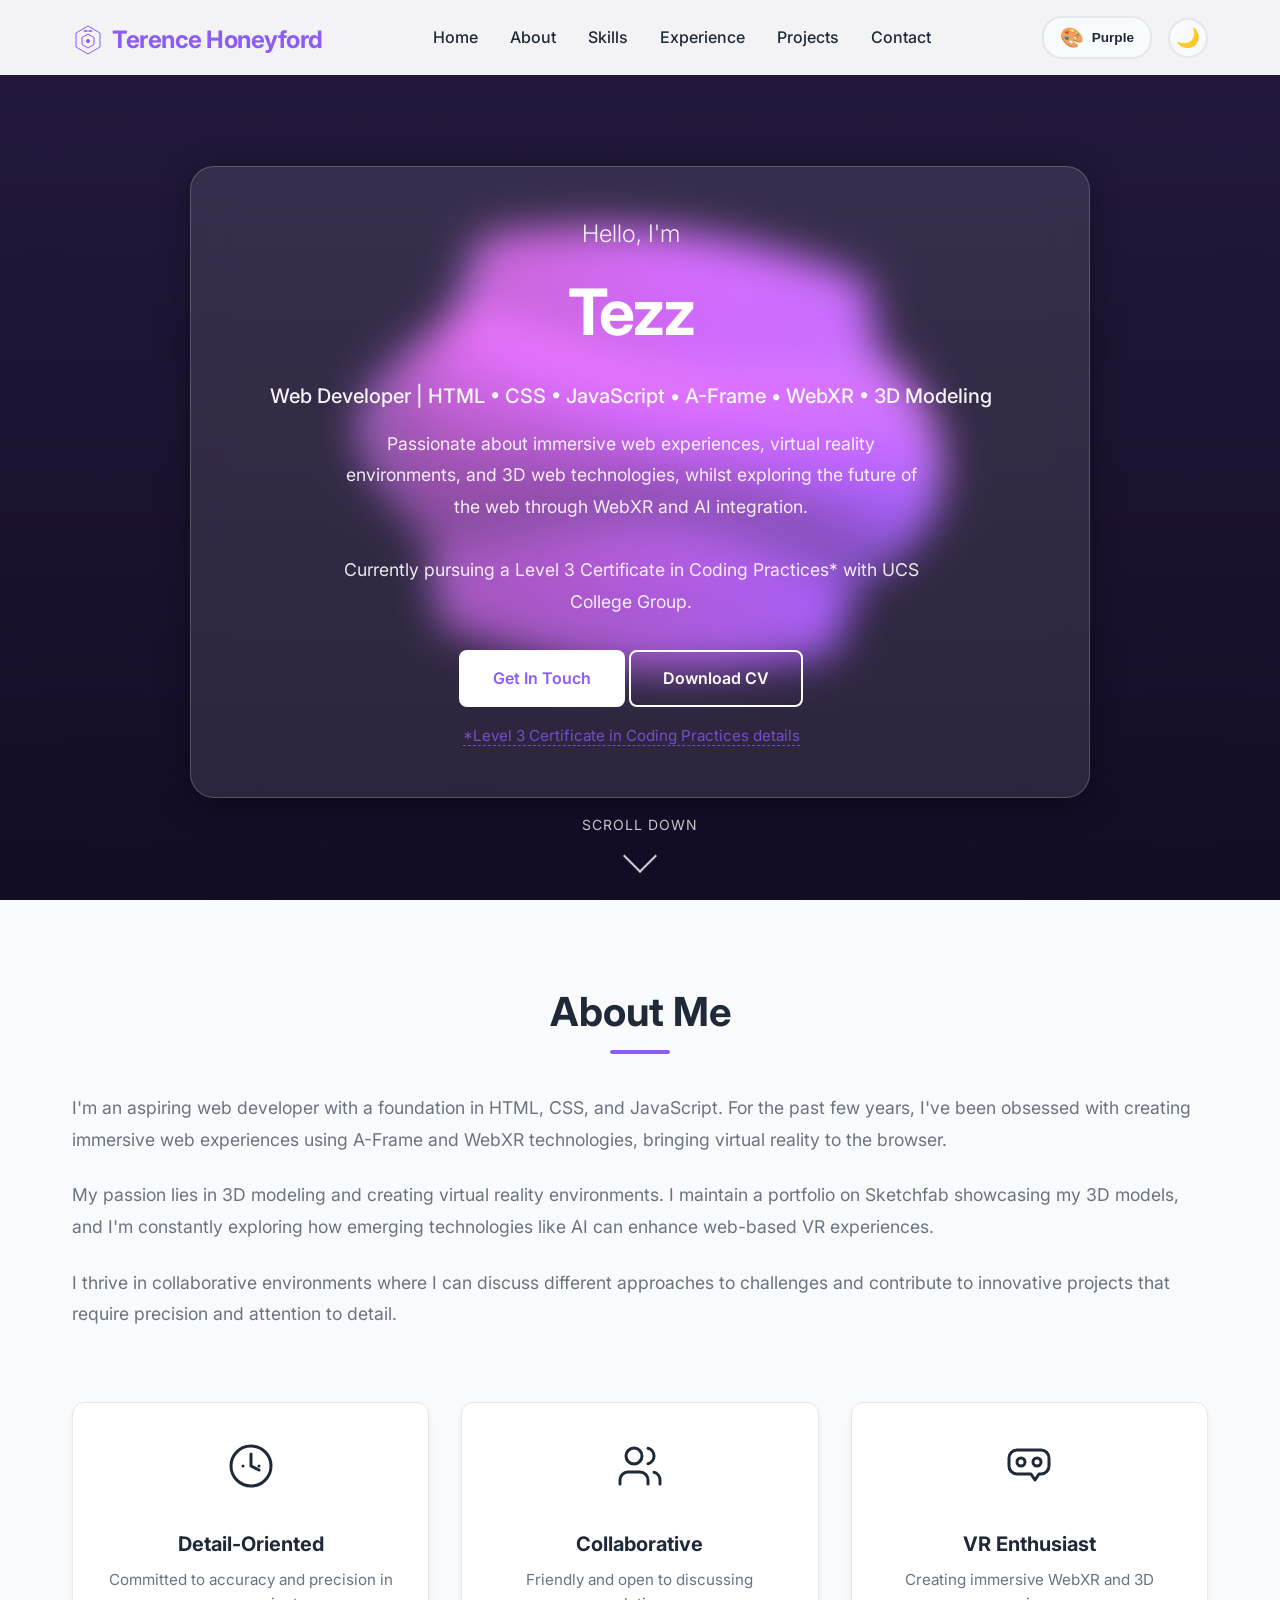
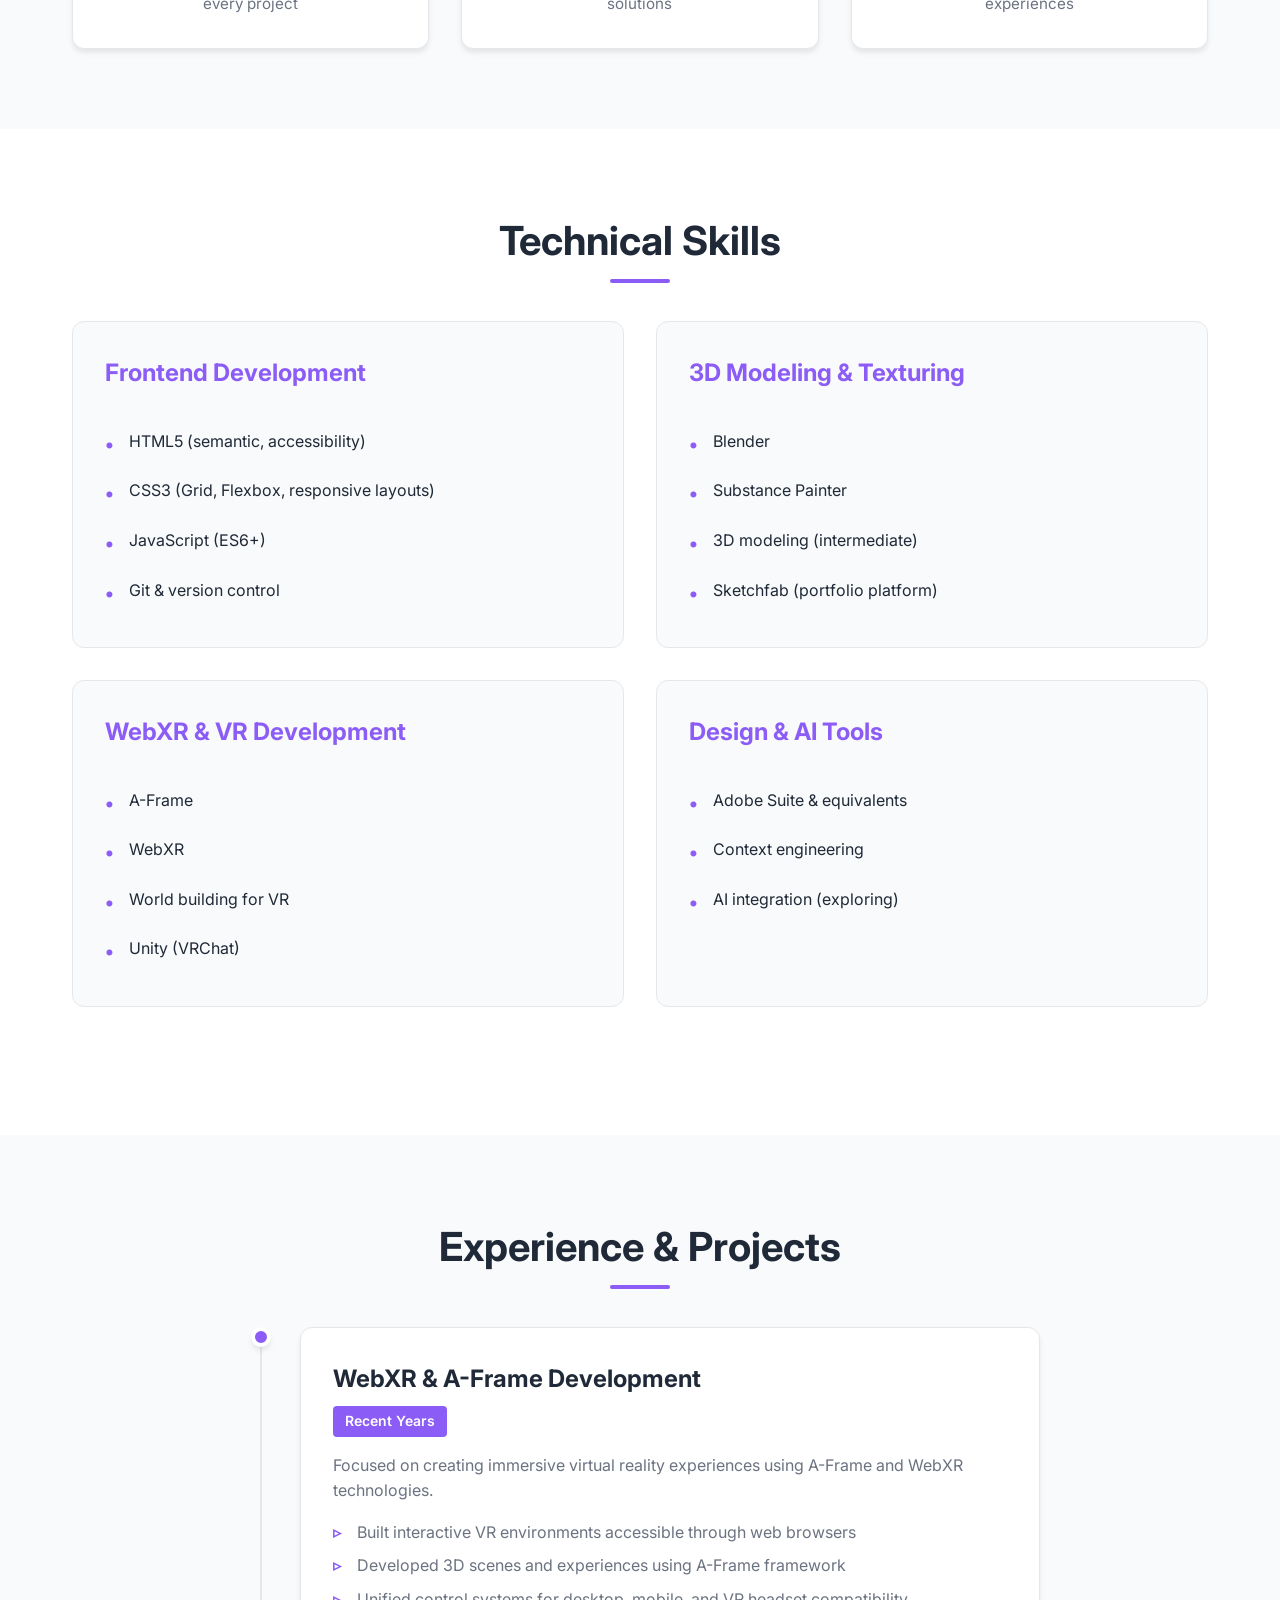
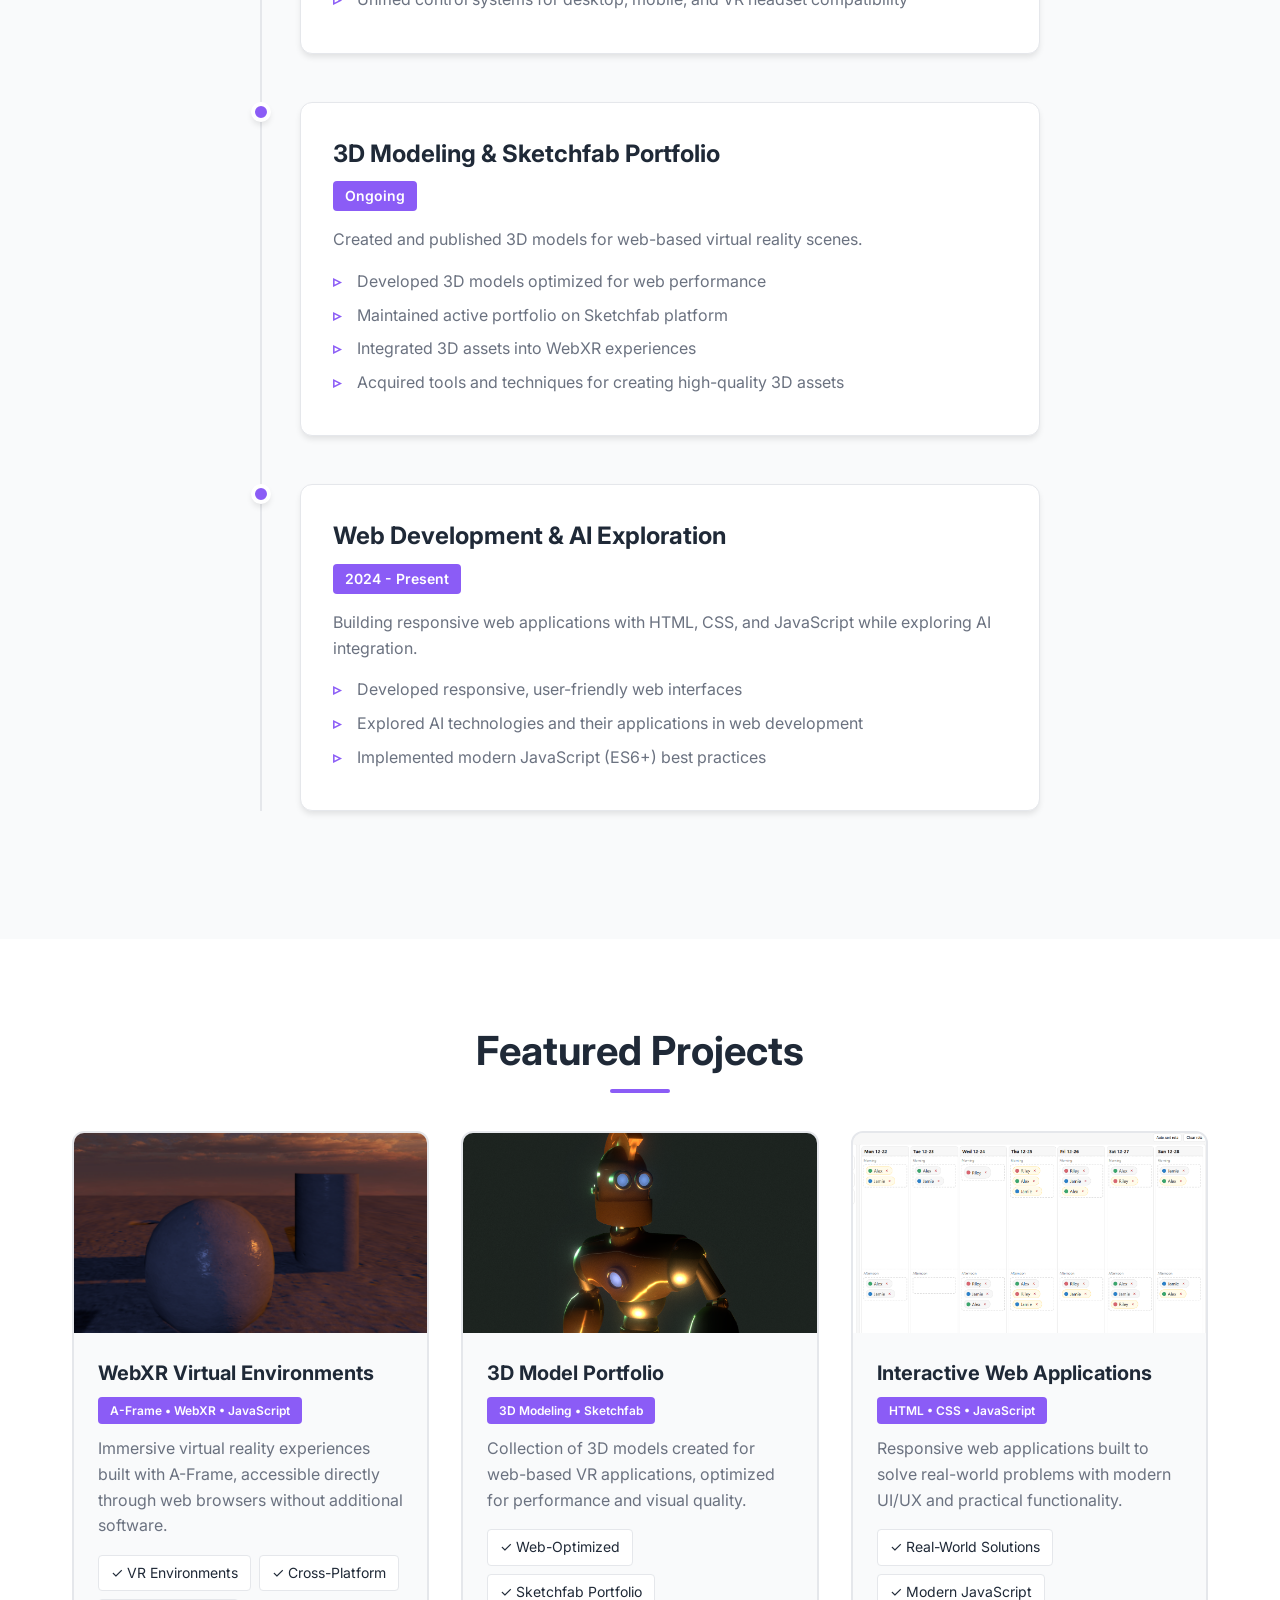
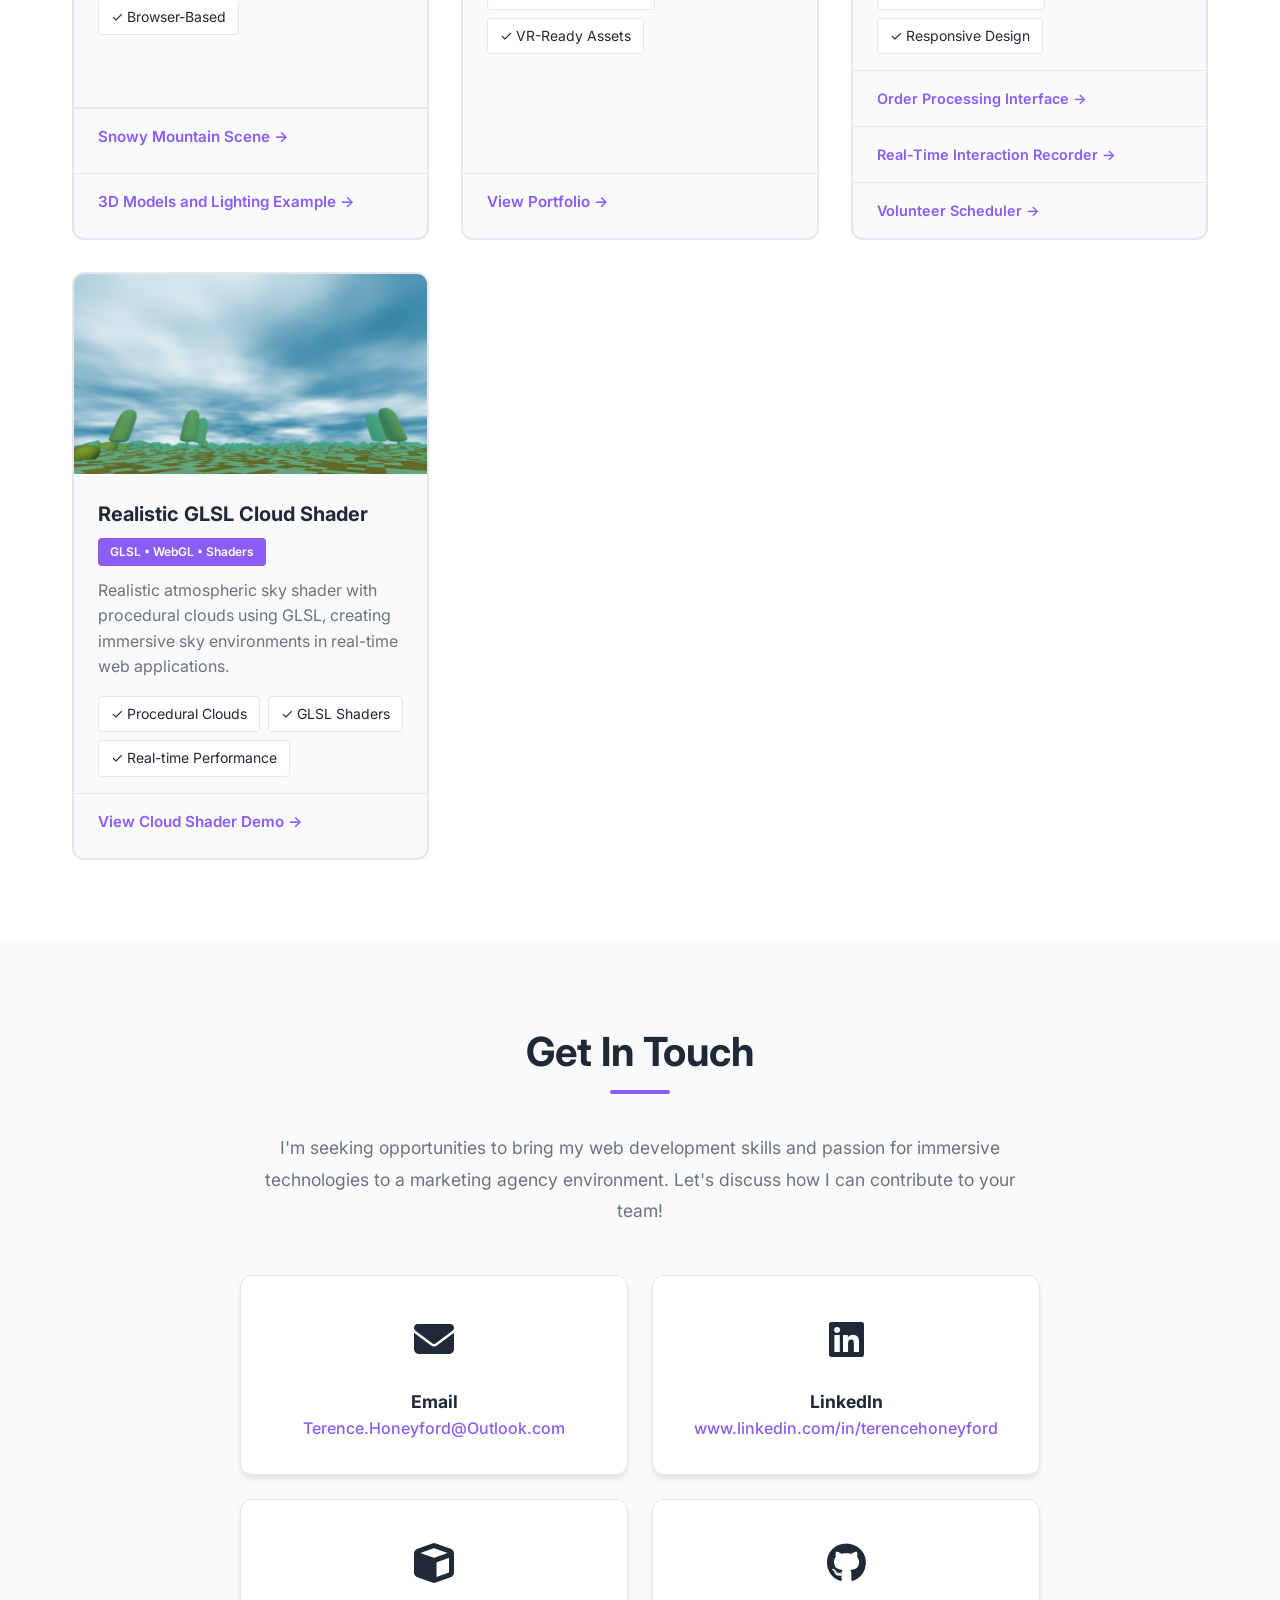
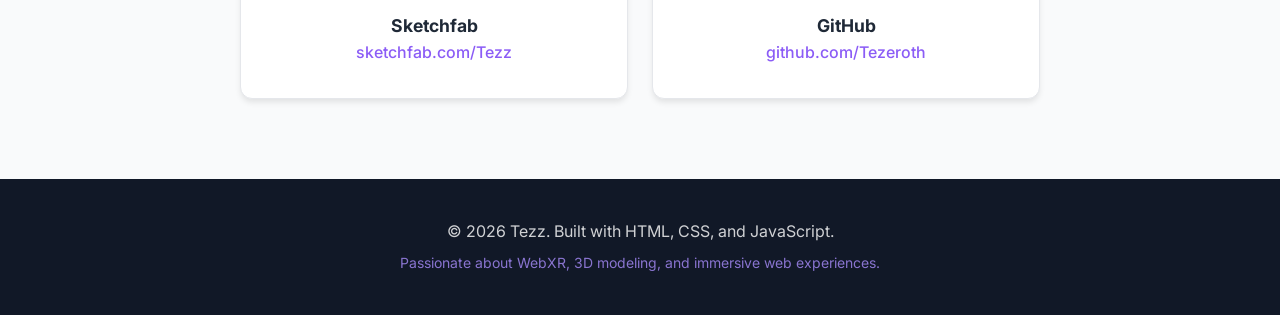
==== commit c8640089: "Update UCS College Group course link and restore hero button styling" ====
--- a/index.html
+++ b/index.html
@@ -71,13 +71,15 @@
                 </h1>
                 <p class="hero-subtitle">Web Developer | HTML • CSS • JavaScript • A-Frame • WebXR • 3D Modeling</p>
                 <p class="hero-description">
-                    Passionate about immersive web experiences, virtual reality environments, and 3D web technologies.
-                    Exploring the future of the web through WebXR and AI integration.
+                    Passionate about immersive web experiences, virtual reality environments, and 3D web technologies, whilst exploring the future of the web through WebXR and AI integration.<br><br>
+                    Currently pursuing a Level 3 Certificate in Coding Practices* with UCS College Group.
+                    
                 </p>
                 <div class="hero-buttons">
                     <a href="#contact" class="btn btn-primary">Get In Touch</a>
                     <a href="TEZZCV.pdf" class="btn btn-secondary" download>Download CV</a>
                 </div>
+                <p class="hero-note"><a href="https://www.ucscollegegroup.ac.uk/courses/?_course_type=online-distance-learning&_course_level=3&_course_sort_by=default" target="_blank" rel="noopener noreferrer">*Level 3 Certificate in Coding Practices details</a></p>
             </div>
         </div>
 
--- a/styles.css
+++ b/styles.css
@@ -478,12 +478,24 @@
     margin-right: auto;
 }
 
-.hero-buttons {
-    display: flex;
-    gap: 1rem;
-    justify-content: center;
-    flex-wrap: wrap;
-}
+    .hero-note {
+        margin-top: 1rem;
+        text-align: center;
+    }
+
+    .hero-note a {
+        font-size: 0.95rem;
+        color: var(--primary-color);
+        text-decoration: none;
+        border-bottom: 1px dashed currentColor;
+        opacity: 0.75;
+        transition: opacity 0.25s ease, border-color 0.25s ease;
+    }
+
+    .hero-note a:hover {
+        opacity: 1;
+        border-color: transparent;
+    }
 
 .btn {
     padding: 0.875rem 2rem;
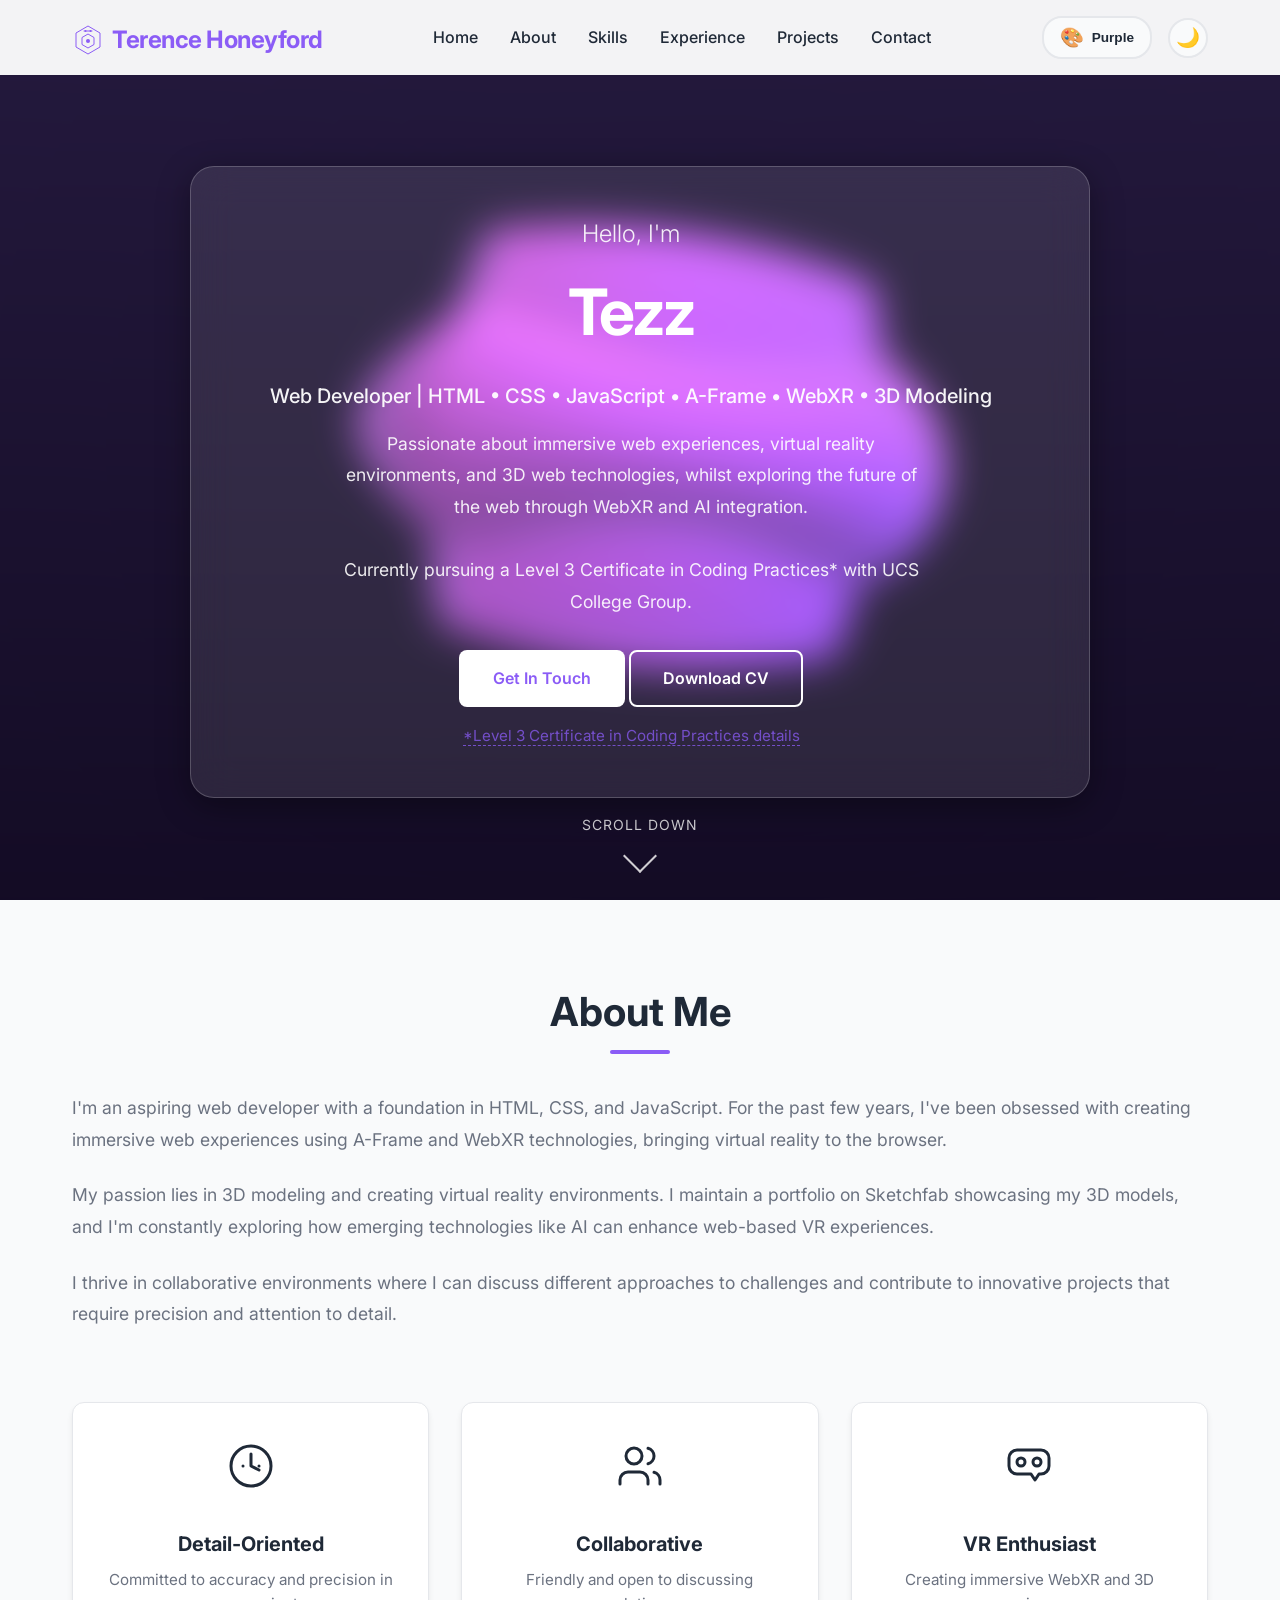
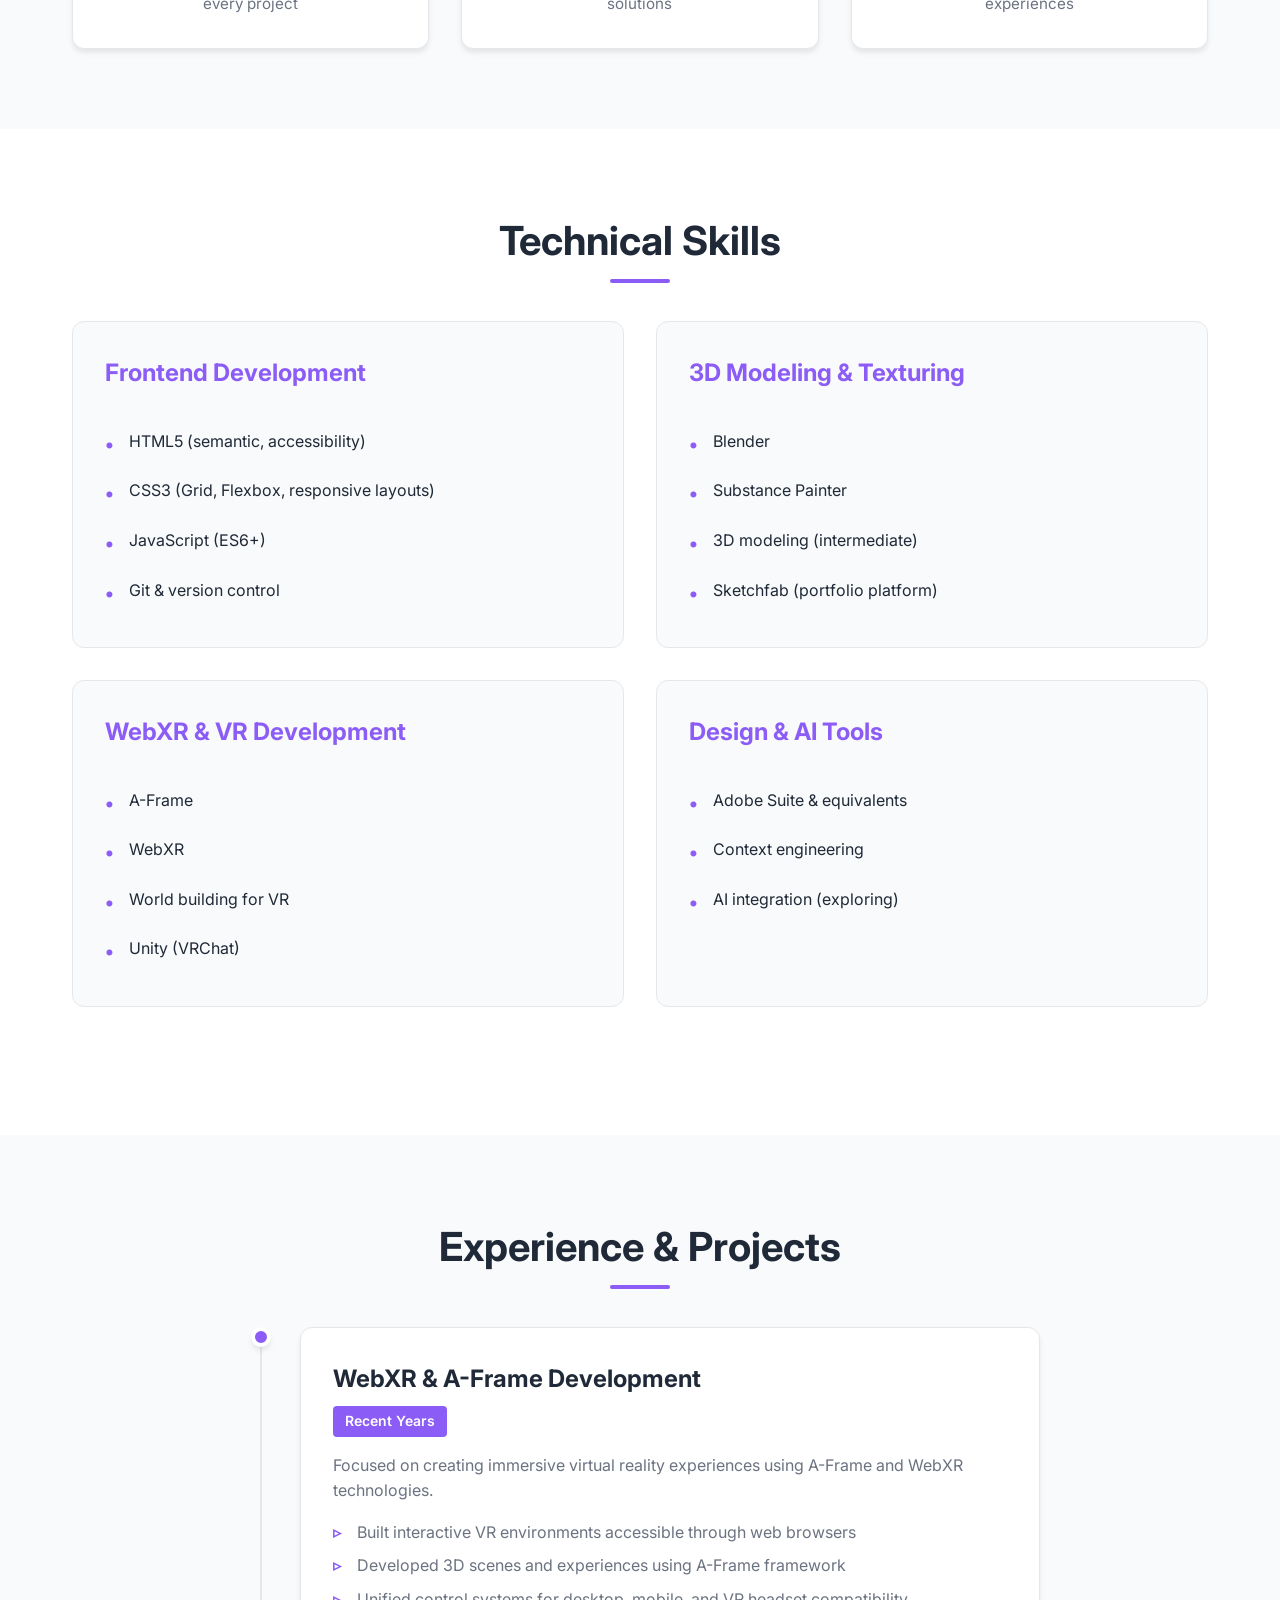
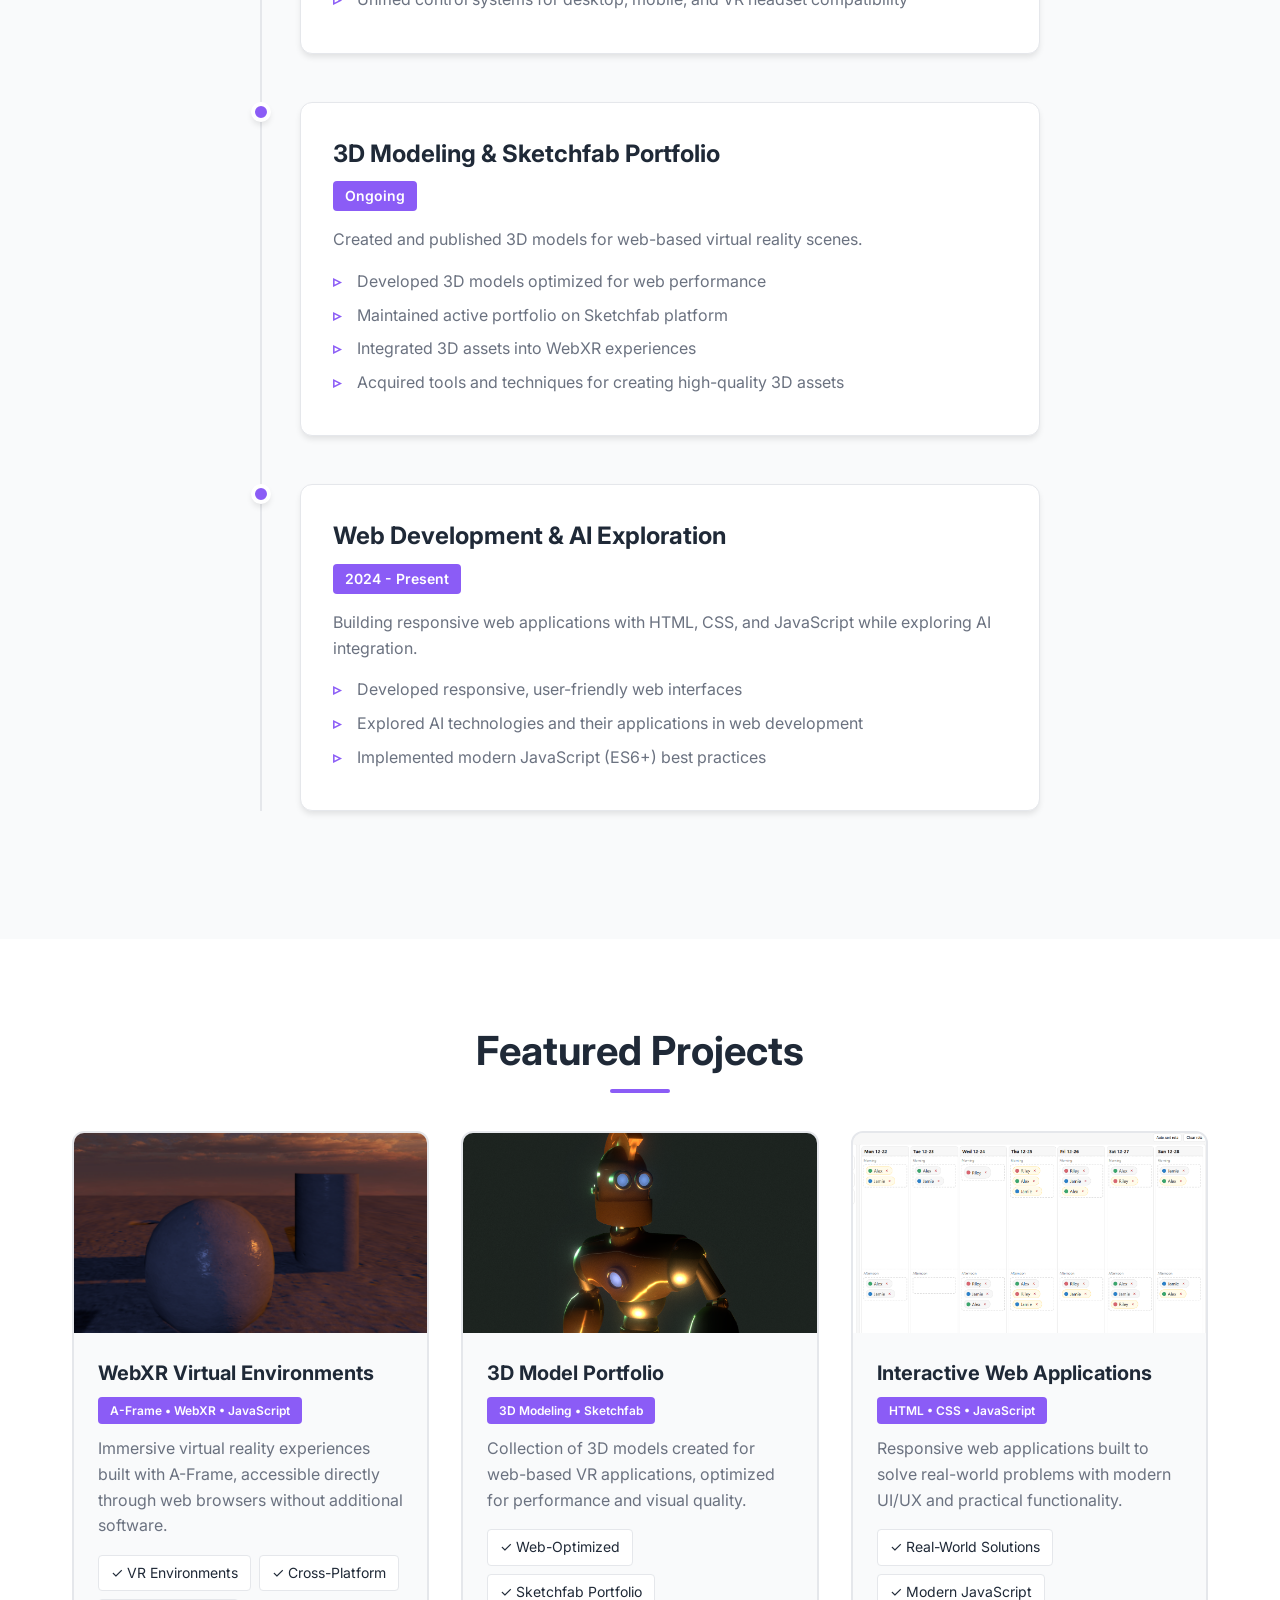
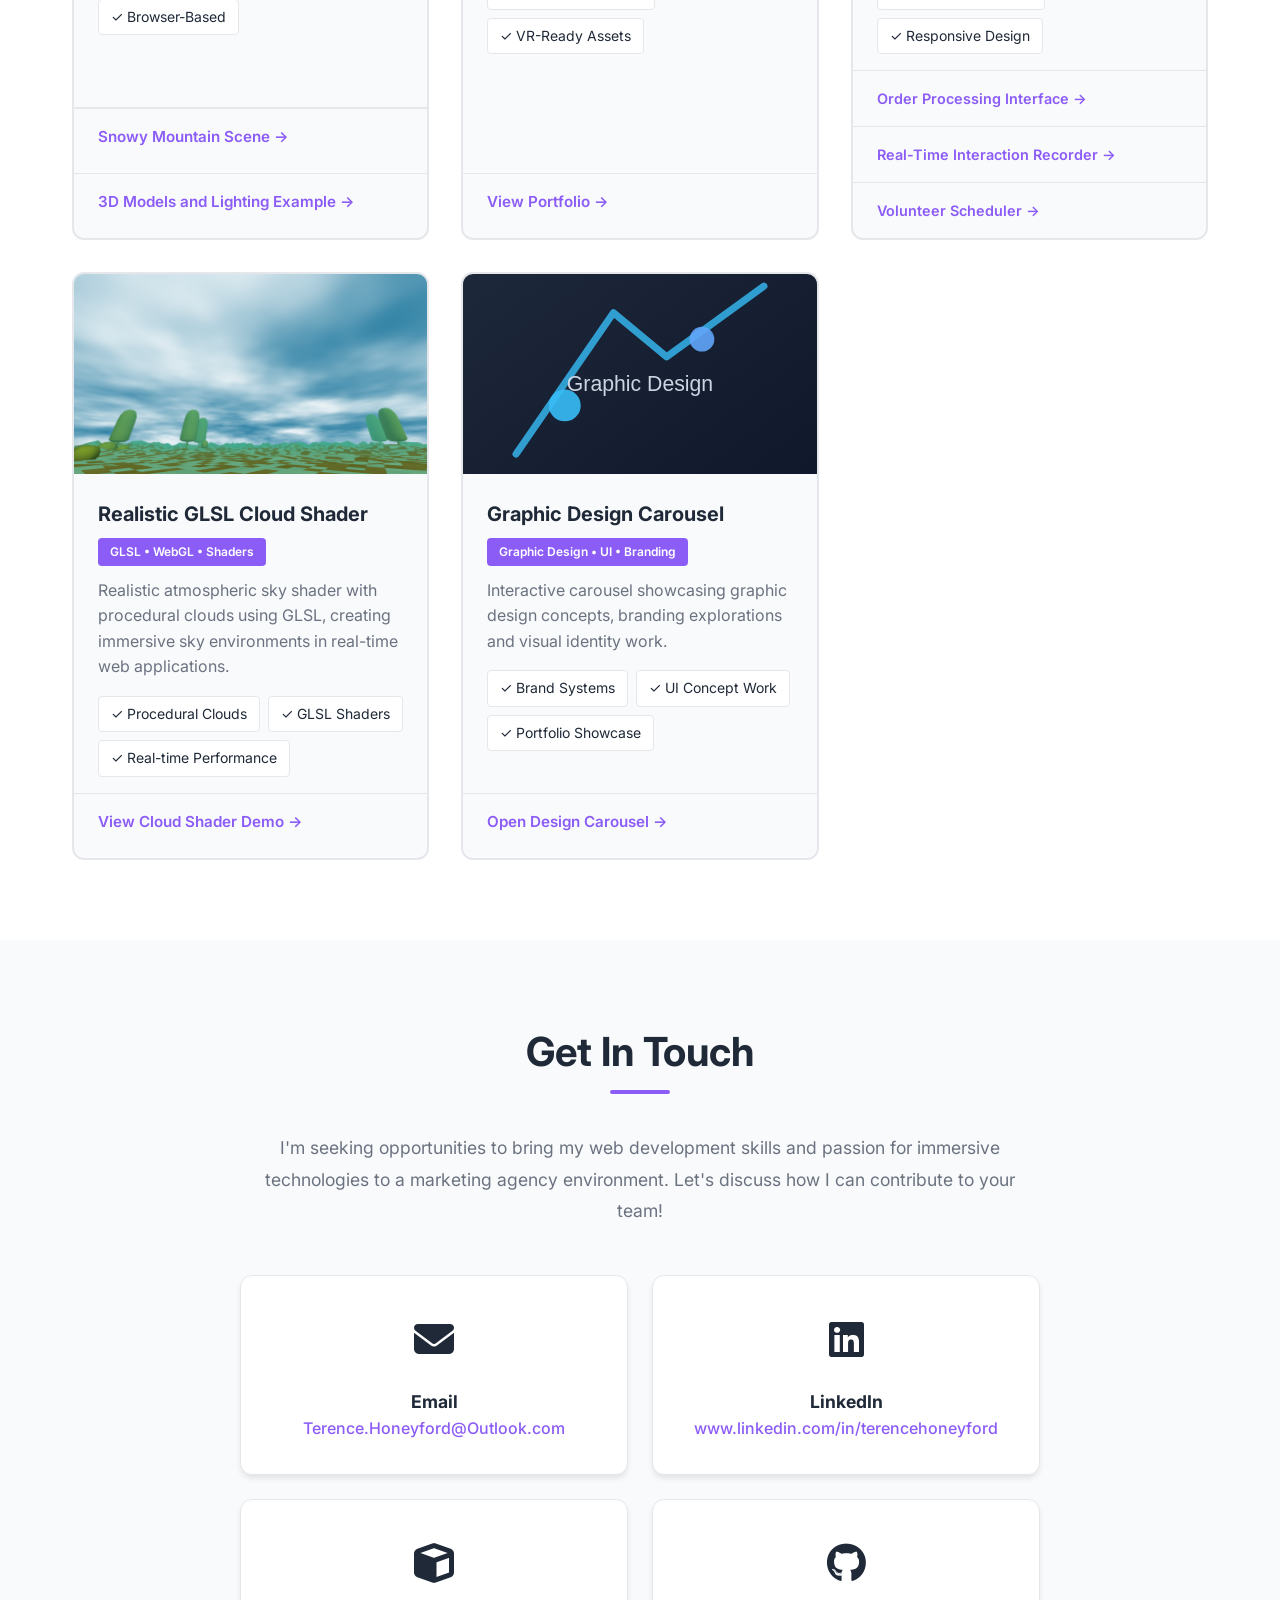
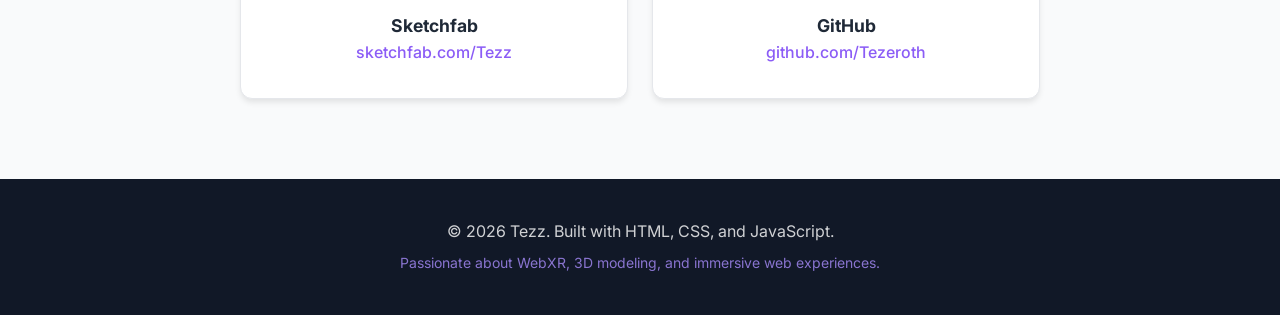
==== commit 7130fc7d: "Add graphic design carousel project card and page" ====
--- a/index.html
+++ b/index.html
@@ -328,6 +328,23 @@
                     </div>
                     <a href="https://tezeroth.github.io/realistic-GLSL-cloud-shader/" target="_blank" rel="noopener noreferrer" class="project-link">View Cloud Shader Demo →</a>
                 </div>
+
+                <div class="project-card">
+                    <div class="project-image">
+                        <img src="Assets/graphic-design-placeholder.svg" alt="Graphic Design Carousel">
+                    </div>
+                    <div class="project-header">
+                        <h3>Graphic Design Carousel</h3>
+                        <span class="project-tag">Graphic Design • UI • Branding</span>
+                    </div>
+                    <p>Interactive carousel showcasing graphic design concepts, branding explorations and visual identity work.</p>
+                    <div class="project-features">
+                        <span>✓ Brand Systems</span>
+                        <span>✓ UI Concept Work</span>
+                        <span>✓ Portfolio Showcase</span>
+                    </div>
+                    <a href="graphic-design-portfolio.html" class="project-link">Open Design Carousel →</a>
+                </div>
             </div>
         </div>
     </section>
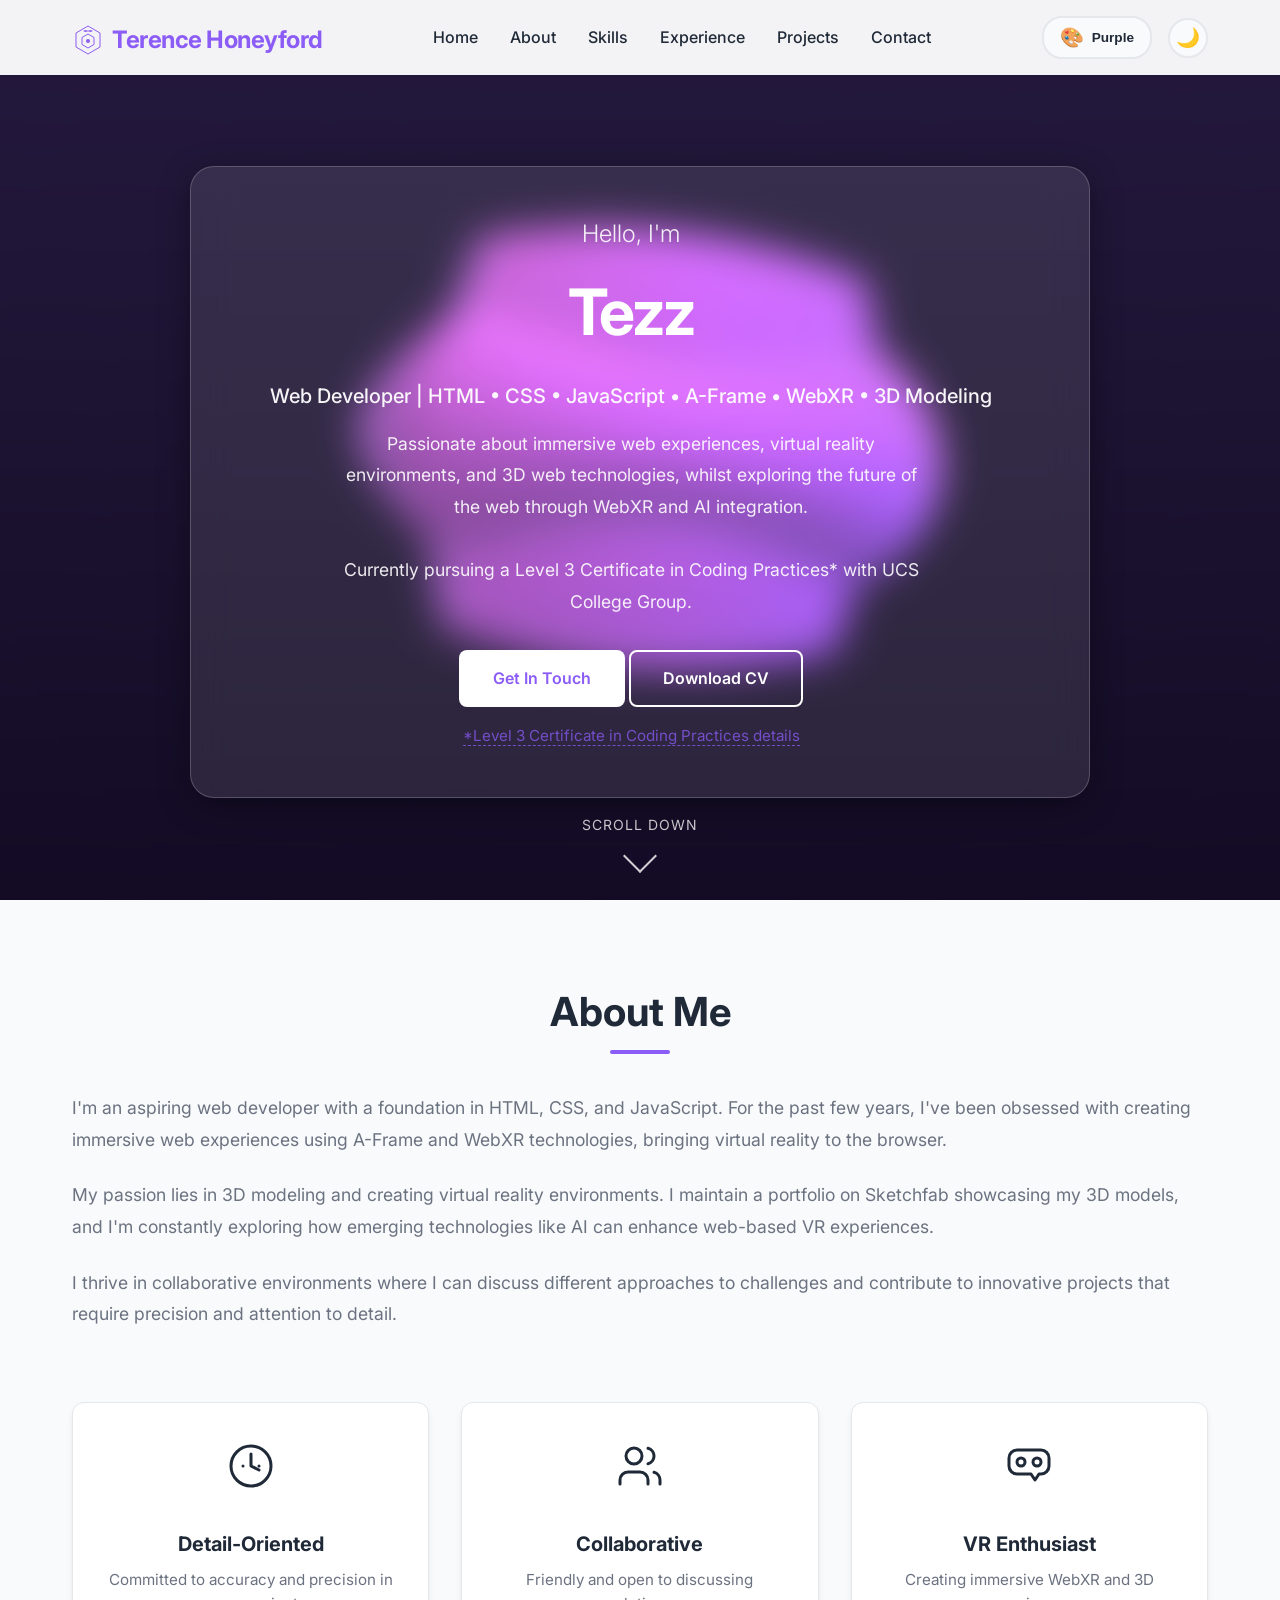
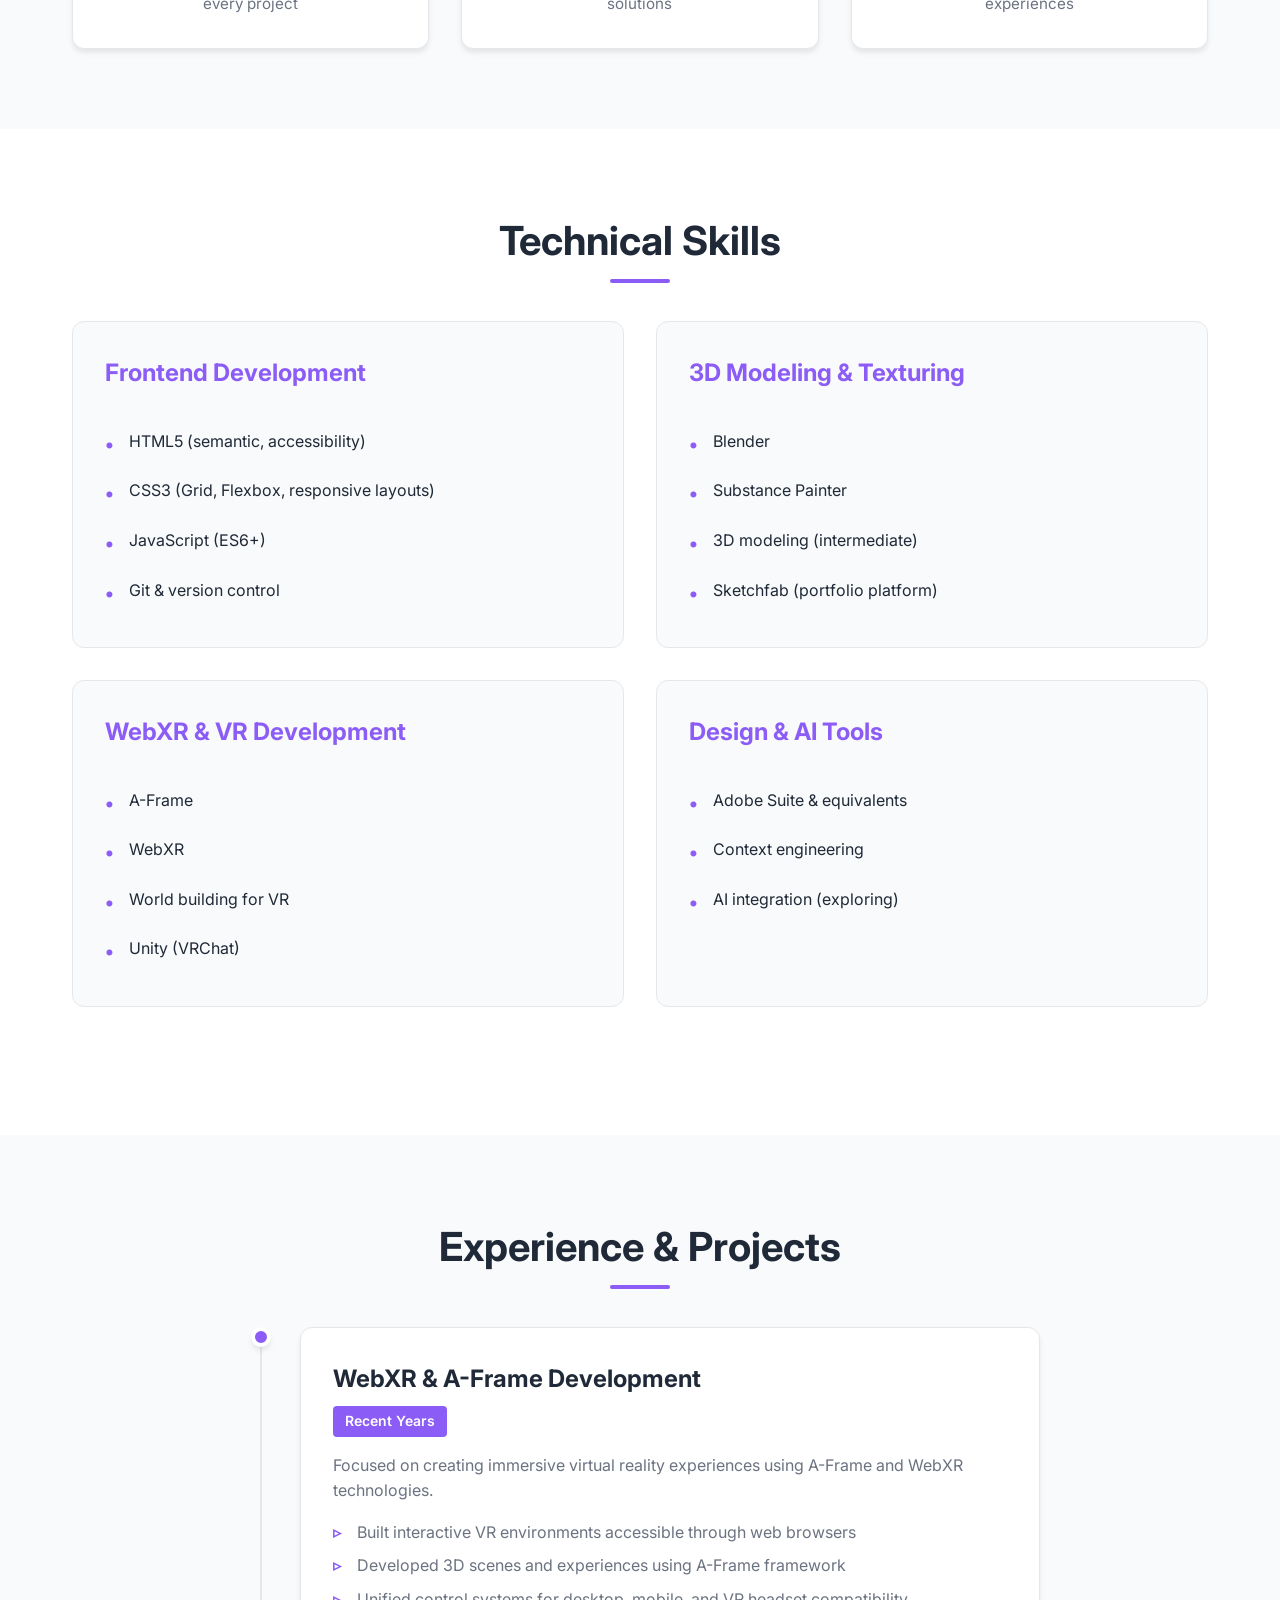
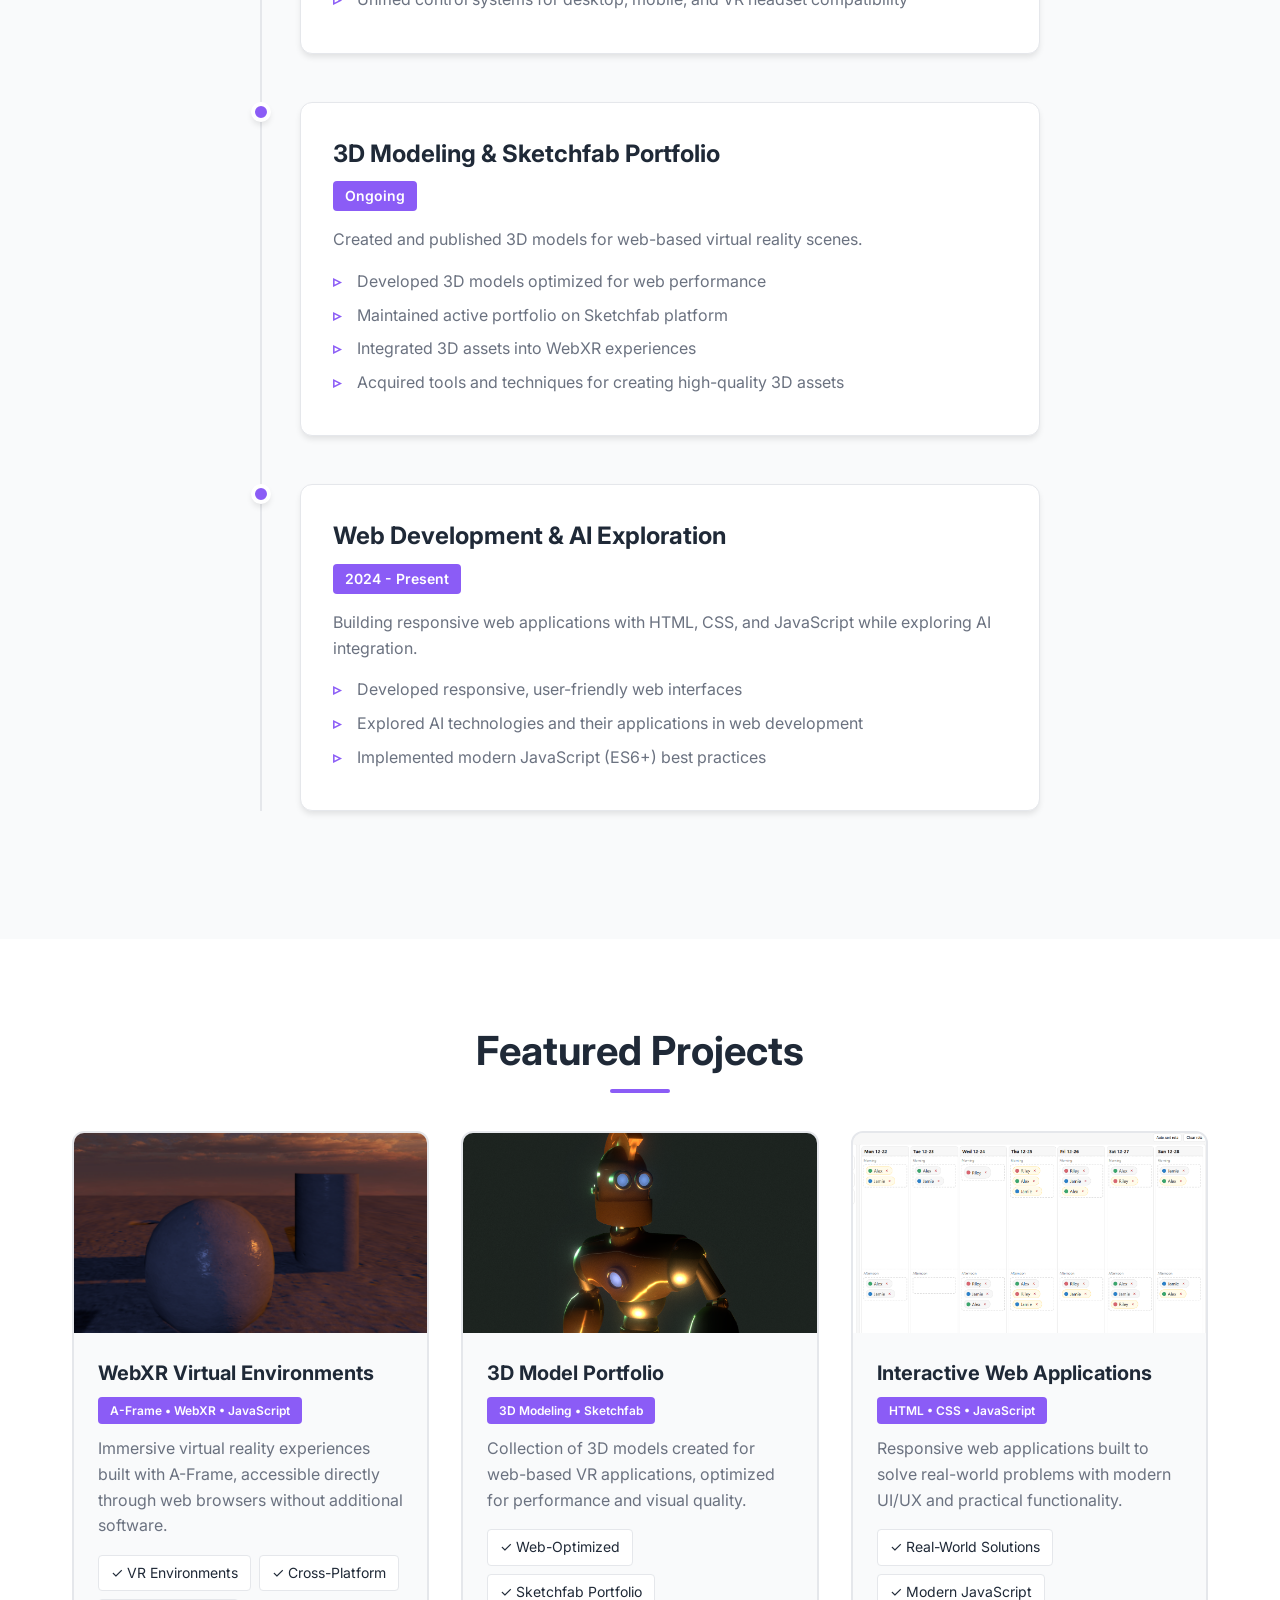
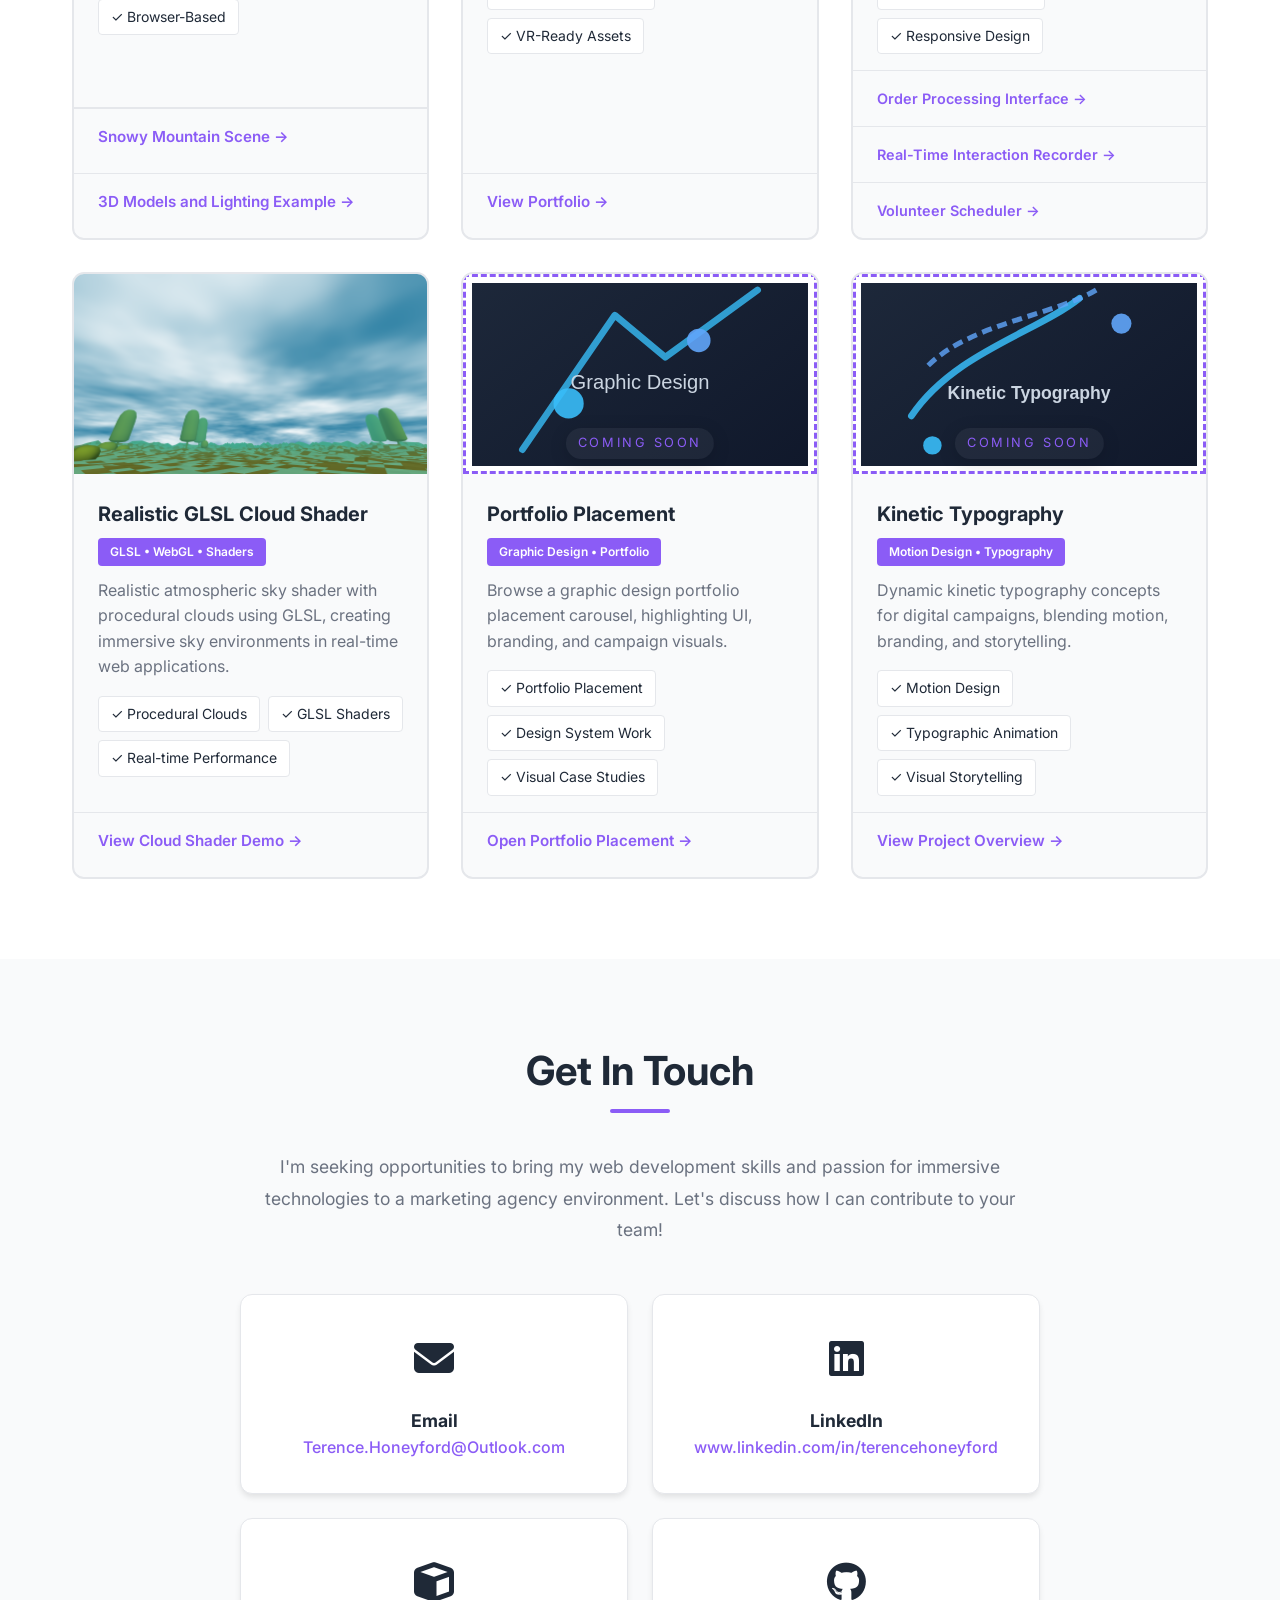
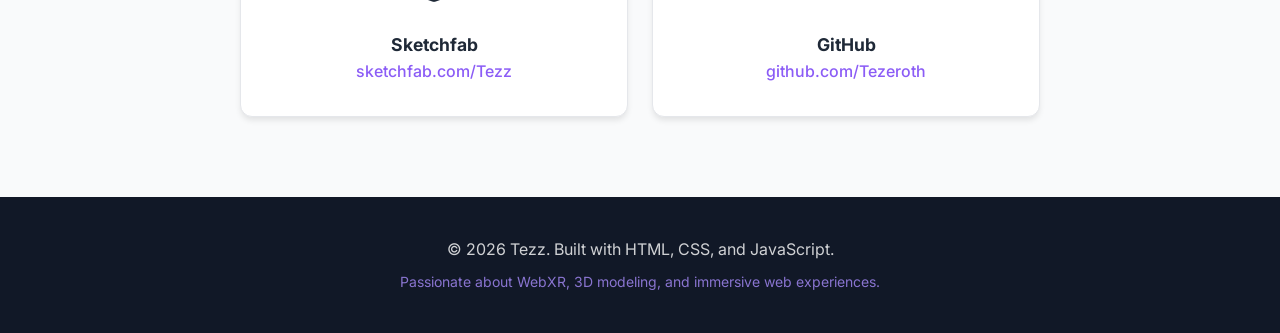
==== commit 9c4977e7: "Add graphic design portfolio description and update placeholder card assets" ====
--- a/index.html
+++ b/index.html
@@ -330,20 +330,37 @@
                 </div>
 
                 <div class="project-card">
-                    <div class="project-image">
-                        <img src="Assets/graphic-design-placeholder.svg" alt="Graphic Design Carousel">
-                    </div>
-                    <div class="project-header">
-                        <h3>Graphic Design Carousel</h3>
-                        <span class="project-tag">Graphic Design • UI • Branding</span>
-                    </div>
-                    <p>Interactive carousel showcasing graphic design concepts, branding explorations and visual identity work.</p>
-                    <div class="project-features">
-                        <span>✓ Brand Systems</span>
-                        <span>✓ UI Concept Work</span>
-                        <span>✓ Portfolio Showcase</span>
-                    </div>
-                    <a href="graphic-design-portfolio.html" class="project-link">Open Design Carousel →</a>
+                    <div class="project-image project-image--coming-soon">
+                        <img src="Assets/graphic-design-placeholder.svg" alt="Portfolio Placement">
+                    </div>
+                    <div class="project-header">
+                        <h3>Portfolio Placement</h3>
+                        <span class="project-tag">Graphic Design • Portfolio</span>
+                    </div>
+                    <p>Browse a graphic design portfolio placement carousel, highlighting UI, branding, and campaign visuals.</p>
+                    <div class="project-features">
+                        <span>✓ Portfolio Placement</span>
+                        <span>✓ Design System Work</span>
+                        <span>✓ Visual Case Studies</span>
+                    </div>
+                    <a href="graphic-design-portfolio.html" class="project-link">Open Portfolio Placement →</a>
+                </div>
+
+                <div class="project-card">
+                    <div class="project-image project-image--coming-soon">
+                        <img src="Assets/kinetic-typography-placeholder.svg" alt="Kinetic Typography Project">
+                    </div>
+                    <div class="project-header">
+                        <h3>Kinetic Typography</h3>
+                        <span class="project-tag">Motion Design • Typography</span>
+                    </div>
+                    <p>Dynamic kinetic typography concepts for digital campaigns, blending motion, branding, and storytelling.</p>
+                    <div class="project-features">
+                        <span>✓ Motion Design</span>
+                        <span>✓ Typographic Animation</span>
+                        <span>✓ Visual Storytelling</span>
+                    </div>
+                    <a href="#contact" class="project-link">View Project Overview →</a>
                 </div>
             </div>
         </div>
--- a/styles.css
+++ b/styles.css
@@ -892,6 +892,29 @@
     height: 200px;
     overflow: hidden;
     background: var(--bg-primary);
+    position: relative;
+}
+
+.project-image--coming-soon {
+    border: 3px dashed var(--primary-color);
+    padding: 0.35rem;
+    box-sizing: border-box;
+}
+
+.project-image--coming-soon::after {
+    content: 'COMING SOON';
+    position: absolute;
+    bottom: 12px;
+    left: 50%;
+    transform: translateX(-50%);
+    color: var(--primary-color);
+    font-size: 0.8rem;
+    letter-spacing: 0.2em;
+    text-transform: uppercase;
+    background: rgba(255, 255, 255, 0.05);
+    padding: 0.35rem 0.75rem;
+    border-radius: 999px;
+    box-shadow: 0 4px 18px rgba(0,0,0,0.15);
 }
 
 .project-image img {
